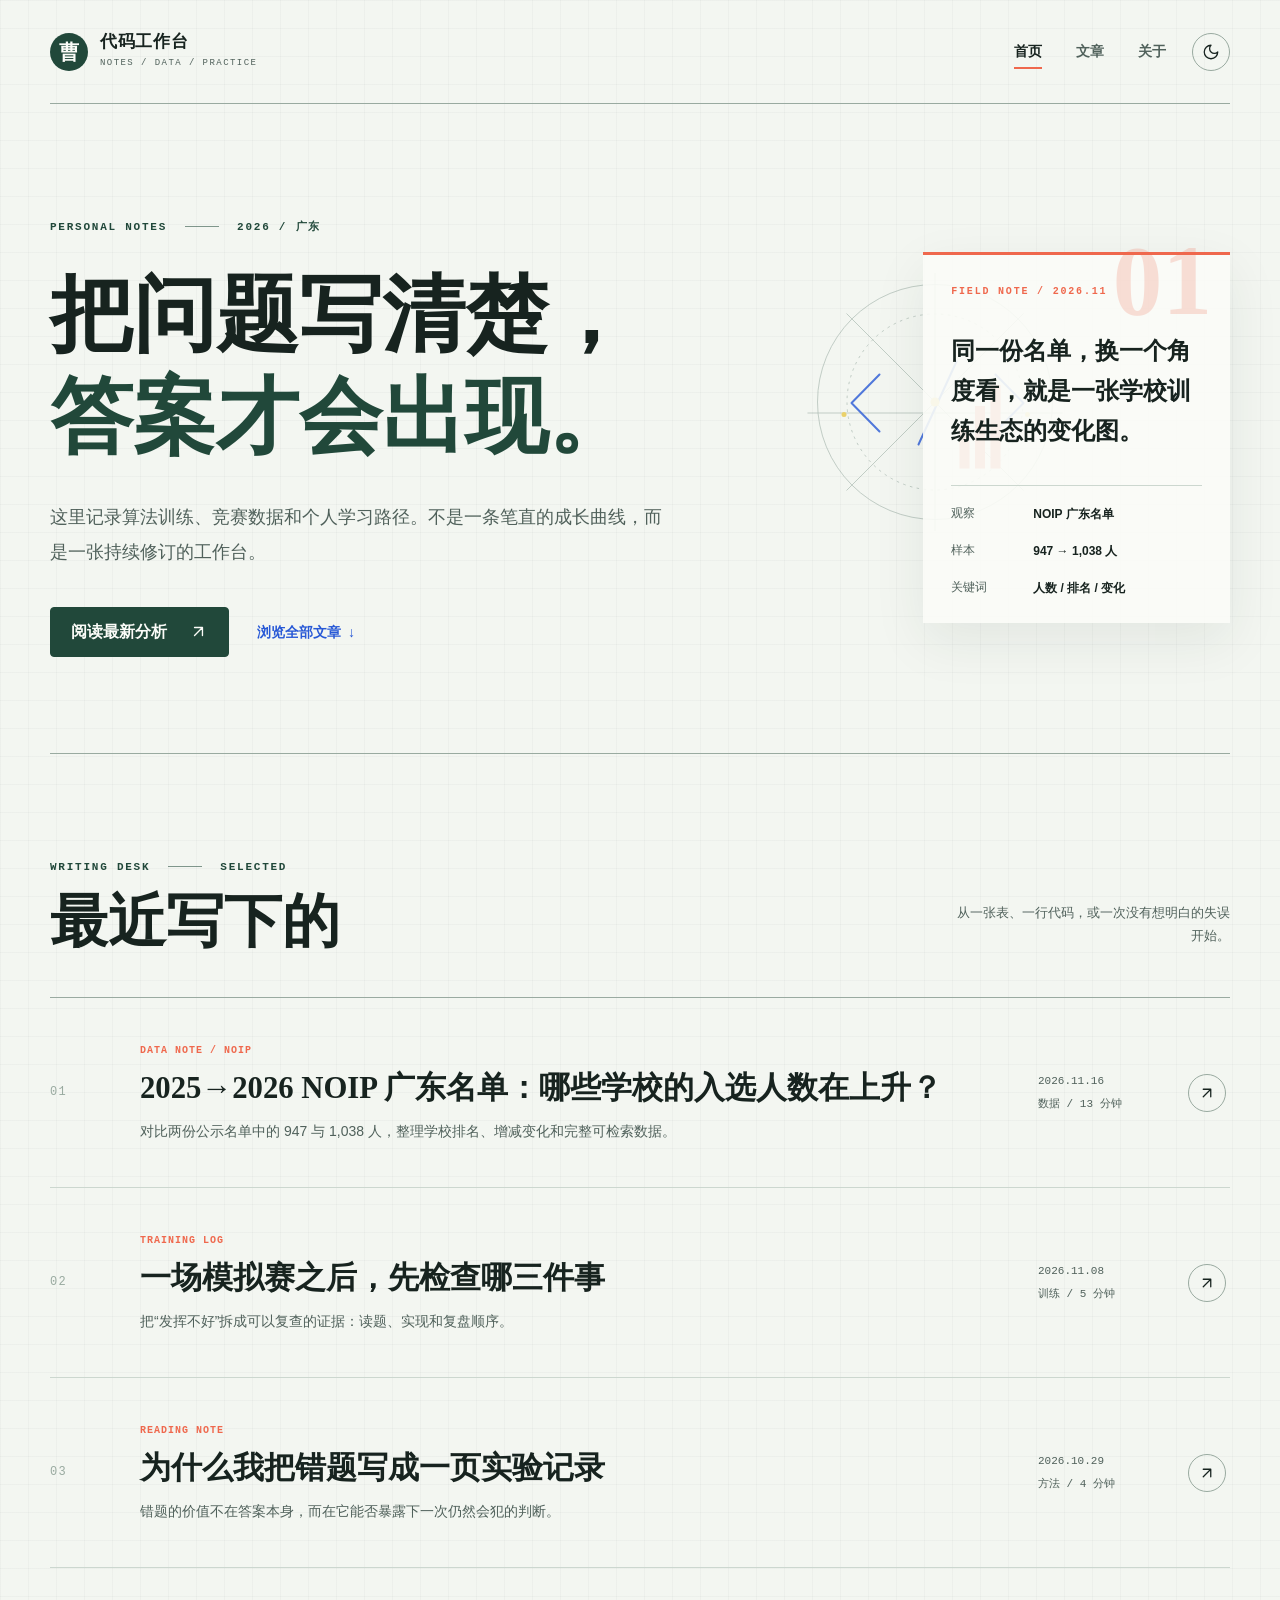
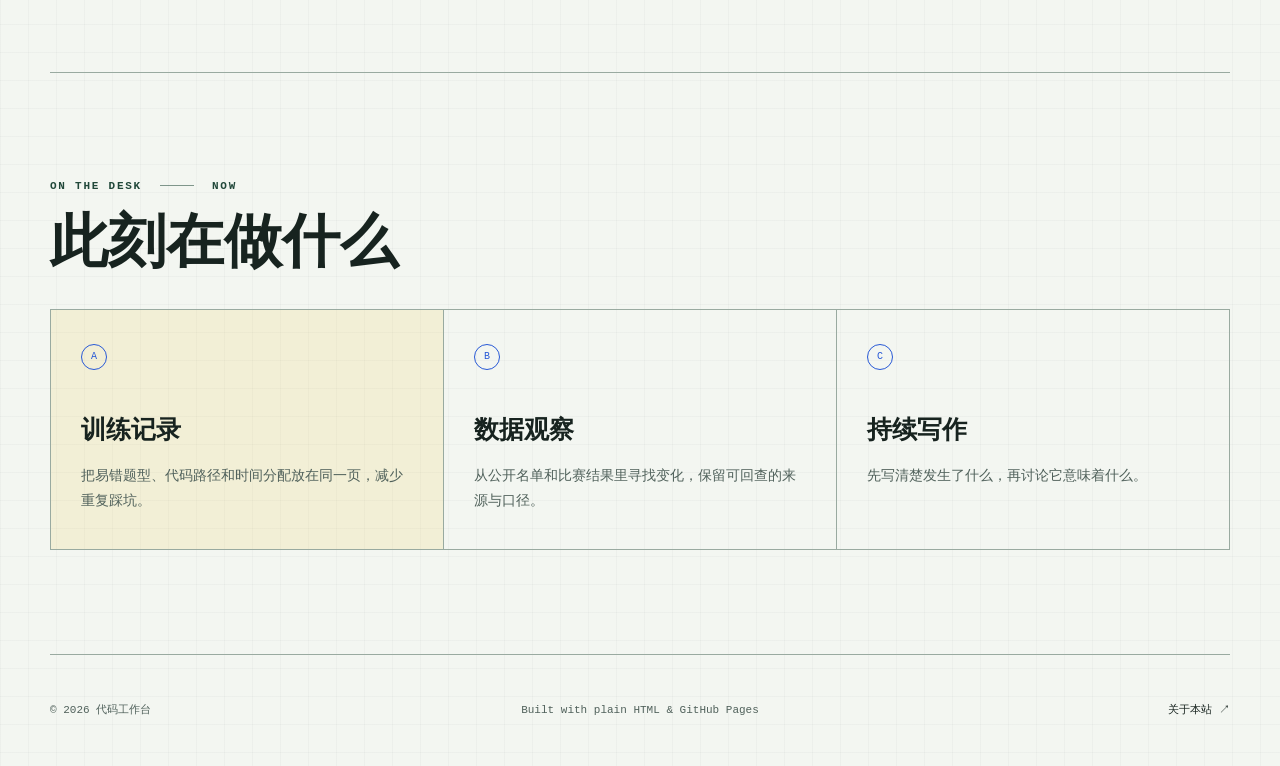
==== index.html @ 6a635d8d "Add personal blog and NOIP school analysis" ====
<!doctype html>
<html lang="zh-CN">
<head>
  <meta charset="utf-8">
  <meta name="viewport" content="width=device-width, initial-scale=1">
  <meta name="description" content="曹雪龙的个人博客，记录算法训练、竞赛观察和持续写作。">
  <meta name="theme-color" content="#f3f6f1">
  <title>代码工作台｜个人札记</title>
  <link rel="icon" href="assets/favicon.svg" type="image/svg+xml">
  <link rel="stylesheet" href="styles.css">
</head>
<body>
  <a class="skip-link" href="#main">跳到正文</a>
  <header class="site-shell site-header">
    <a class="wordmark" href="index.html" aria-label="代码工作台首页">
      <span class="wordmark-mark" aria-hidden="true">曹</span>
      <span>
        <strong>代码工作台</strong>
        <small>NOTES / DATA / PRACTICE</small>
      </span>
    </a>
    <nav class="site-nav" aria-label="主导航">
      <a class="is-current" href="index.html" aria-current="page">首页</a>
      <a href="index.html#writing">文章</a>
      <a href="about.html">关于</a>
      <button class="theme-toggle" type="button" data-theme-toggle aria-label="切换到深色模式" aria-pressed="false" title="切换配色">
        <svg class="icon-moon" aria-hidden="true" viewBox="0 0 24 24"><path d="M12 3a6 6 0 0 0 9 9 9 9 0 1 1-9-9Z"></path></svg>
        <svg class="icon-sun" aria-hidden="true" viewBox="0 0 24 24"><circle cx="12" cy="12" r="4"></circle><path d="M12 2v2M12 20v2M4.93 4.93l1.42 1.42M17.66 17.66l1.41 1.41M2 12h2M20 12h2M6.34 17.66l-1.41 1.41M19.07 4.93l-1.41 1.41"></path></svg>
      </button>
    </nav>
  </header>

  <main id="main">
    <section class="site-shell hero">
      <div class="hero-copy">
        <p class="eyebrow"><span>PERSONAL NOTES</span><span>2026 / 广东</span></p>
        <h1>把问题写清楚，<span>答案才会出现。</span></h1>
        <p class="hero-intro">这里记录算法训练、竞赛数据和个人学习路径。不是一条笔直的成长曲线，而是一张持续修订的工作台。</p>
        <div class="hero-actions">
          <a class="button button-primary" href="posts/noip-school-analysis.html">
            阅读最新分析
            <svg aria-hidden="true" viewBox="0 0 24 24"><path d="M7 17 17 7M7 7h10v10"></path></svg>
          </a>
          <a class="text-link" href="#writing">浏览全部文章 <span aria-hidden="true">↓</span></a>
        </div>
      </div>

      <aside class="field-note" aria-label="本期观察">
        <span class="field-note-index" aria-hidden="true">01</span>
        <p class="field-note-label">FIELD NOTE / 2026.11</p>
        <blockquote class="field-note-quote">同一份名单，换一个角度看，就是一张学校训练生态的变化图。</blockquote>
        <dl class="field-note-meta">
          <div><dt>观察</dt><dd>NOIP 广东名单</dd></div>
          <div><dt>样本</dt><dd>947 → 1,038 人</dd></div>
          <div><dt>关键词</dt><dd>人数 / 排名 / 变化</dd></div>
        </dl>
      </aside>

      <img class="hero-visual" src="assets/field-map.svg" alt="" width="640" height="640" aria-hidden="true">
    </section>

    <section class="site-shell writing-section" id="writing">
      <div class="section-heading">
        <div>
          <p class="eyebrow"><span>WRITING DESK</span><span>SELECTED</span></p>
          <h2>最近写下的</h2>
        </div>
        <p class="section-note">从一张表、一行代码，或一次没有想明白的失误开始。</p>
      </div>

      <div class="post-list">
        <article class="post-row">
          <span class="post-number">01</span>
          <div class="post-main">
            <p class="post-kicker">DATA NOTE / NOIP</p>
            <h3><a href="posts/noip-school-analysis.html">2025→2026 NOIP 广东名单：哪些学校的入选人数在上升？</a></h3>
            <p>对比两份公示名单中的 947 与 1,038 人，整理学校排名、增减变化和完整可检索数据。</p>
          </div>
          <div class="post-meta"><span>2026.11.16</span><span>数据 / 13 分钟</span></div>
          <a class="post-arrow" href="posts/noip-school-analysis.html" aria-label="阅读 NOIP 学校人数变化分析"><svg aria-hidden="true" viewBox="0 0 24 24"><path d="M7 17 17 7M7 7h10v10"></path></svg></a>
        </article>

        <article class="post-row">
          <span class="post-number">02</span>
          <div class="post-main">
            <p class="post-kicker">TRAINING LOG</p>
            <h3><a href="posts/training-log.html">一场模拟赛之后，先检查哪三件事</a></h3>
            <p>把“发挥不好”拆成可以复查的证据：读题、实现和复盘顺序。</p>
          </div>
          <div class="post-meta"><span>2026.11.08</span><span>训练 / 5 分钟</span></div>
          <a class="post-arrow" href="posts/training-log.html" aria-label="阅读训练复盘文章"><svg aria-hidden="true" viewBox="0 0 24 24"><path d="M7 17 17 7M7 7h10v10"></path></svg></a>
        </article>

        <article class="post-row">
          <span class="post-number">03</span>
          <div class="post-main">
            <p class="post-kicker">READING NOTE</p>
            <h3><a href="posts/reading-notes.html">为什么我把错题写成一页实验记录</a></h3>
            <p>错题的价值不在答案本身，而在它能否暴露下一次仍然会犯的判断。</p>
          </div>
          <div class="post-meta"><span>2026.10.29</span><span>方法 / 4 分钟</span></div>
          <a class="post-arrow" href="posts/reading-notes.html" aria-label="阅读错题记录文章"><svg aria-hidden="true" viewBox="0 0 24 24"><path d="M7 17 17 7M7 7h10v10"></path></svg></a>
        </article>
      </div>
    </section>

    <section class="site-shell now-section" aria-labelledby="now-heading">
      <div class="now-heading">
        <p class="eyebrow"><span>ON THE DESK</span><span>NOW</span></p>
        <h2 id="now-heading">此刻在做什么</h2>
      </div>
      <div class="now-grid">
        <article class="now-card now-card-featured">
          <span class="now-index">A</span>
          <h3>训练记录</h3>
          <p>把易错题型、代码路径和时间分配放在同一页，减少重复踩坑。</p>
        </article>
        <article class="now-card">
          <span class="now-index">B</span>
          <h3>数据观察</h3>
          <p>从公开名单和比赛结果里寻找变化，保留可回查的来源与口径。</p>
        </article>
        <article class="now-card">
          <span class="now-index">C</span>
          <h3>持续写作</h3>
          <p>先写清楚发生了什么，再讨论它意味着什么。</p>
        </article>
      </div>
    </section>
  </main>

  <footer class="site-shell site-footer">
    <p>© 2026 代码工作台</p>
    <p>Built with plain HTML &amp; GitHub Pages</p>
    <a href="about.html">关于本站 ↗</a>
  </footer>
  <script src="script.js"></script>
</body>
</html>
---- styles.css ----
:root {
  color-scheme: light;
  --paper: #f3f6f1;
  --paper-raised: #fbfcf8;
  --ink: #17231f;
  --ink-soft: #50615b;
  --line: #ccd7cf;
  --line-strong: #99aaa0;
  --forest: #21483a;
  --blue: #2859d6;
  --coral: #ef684d;
  --sun: #e9c94a;
  --selection: #d6e4ff;
  --shadow: 0 18px 50px rgba(27, 52, 43, 0.08);
  --display: "Source Han Serif SC", "Noto Serif CJK SC", "Songti SC", "STSong", serif;
  --body: "PingFang SC", "Microsoft YaHei", "Noto Sans CJK SC", sans-serif;
  --mono: "IBM Plex Mono", "SFMono-Regular", Consolas, "Liberation Mono", monospace;
  --radius: 6px;
  --page: min(1180px, calc(100vw - 72px));
}

[data-theme="dark"] {
  color-scheme: dark;
  --paper: #111916;
  --paper-raised: #17231f;
  --ink: #eef5ef;
  --ink-soft: #a7b7af;
  --line: #30433b;
  --line-strong: #587066;
  --forest: #b8d7c6;
  --blue: #8db1ff;
  --coral: #ff947e;
  --sun: #f0d96c;
  --selection: #294d83;
  --shadow: 0 18px 50px rgba(0, 0, 0, 0.22);
}

*,
*::before,
*::after {
  box-sizing: border-box;
}

html {
  scroll-behavior: smooth;
}

body {
  margin: 0;
  min-width: 320px;
  color: var(--ink);
  background-color: var(--paper);
  background-image:
    linear-gradient(rgba(82, 111, 96, 0.045) 1px, transparent 1px),
    linear-gradient(90deg, rgba(82, 111, 96, 0.045) 1px, transparent 1px);
  background-size: 28px 28px;
  font-family: var(--body);
  font-size: 16px;
  line-height: 1.75;
  text-rendering: optimizeLegibility;
}

::selection {
  color: var(--ink);
  background: var(--selection);
}

a {
  color: inherit;
  text-decoration-thickness: 1px;
  text-underline-offset: 0.2em;
}

button,
a {
  -webkit-tap-highlight-color: transparent;
}

button {
  font: inherit;
}

svg {
  display: block;
  fill: none;
  stroke: currentColor;
  stroke-linecap: round;
  stroke-linejoin: round;
  stroke-width: 1.7;
}

img {
  display: block;
  max-width: 100%;
}

:focus-visible {
  outline: 3px solid var(--blue);
  outline-offset: 4px;
}

.skip-link {
  position: fixed;
  top: 12px;
  left: 12px;
  z-index: 50;
  padding: 10px 14px;
  color: var(--paper-raised);
  background: var(--ink);
  transform: translateY(-160%);
}

.skip-link:focus {
  transform: translateY(0);
}

.site-shell {
  width: var(--page);
  margin: 0 auto;
}

.site-header {
  display: flex;
  align-items: center;
  justify-content: space-between;
  min-height: 104px;
  border-bottom: 1px solid var(--line-strong);
}

.wordmark {
  display: inline-flex;
  gap: 12px;
  align-items: center;
  text-decoration: none;
}

.wordmark-mark {
  display: grid;
  width: 38px;
  height: 38px;
  place-items: center;
  color: var(--paper-raised);
  background: var(--forest);
  border-radius: 50%;
  font-family: var(--display);
  font-size: 20px;
  font-weight: 700;
  line-height: 1;
}

.wordmark strong,
.wordmark small {
  display: block;
}

.wordmark strong {
  font-family: var(--display);
  font-size: 17px;
  letter-spacing: 0.04em;
  line-height: 1.35;
}

.wordmark small {
  margin-top: 2px;
  color: var(--ink-soft);
  font-family: var(--mono);
  font-size: 9px;
  letter-spacing: 0.16em;
}

.site-nav {
  display: flex;
  gap: 6px;
  align-items: center;
}

.site-nav > a {
  position: relative;
  padding: 10px 14px;
  color: var(--ink-soft);
  font-size: 14px;
  font-weight: 600;
  text-decoration: none;
}

.site-nav > a::after {
  position: absolute;
  right: 14px;
  bottom: 5px;
  left: 14px;
  height: 2px;
  background: var(--coral);
  content: "";
  opacity: 0;
  transform: scaleX(0.3);
  transition: opacity 180ms ease, transform 180ms ease;
}

.site-nav > a:hover,
.site-nav > a.is-current {
  color: var(--ink);
}

.site-nav > a:hover::after,
.site-nav > a.is-current::after {
  opacity: 1;
  transform: scaleX(1);
}

.theme-toggle {
  display: grid;
  width: 38px;
  height: 38px;
  margin-left: 6px;
  padding: 9px;
  color: var(--ink);
  background: transparent;
  border: 1px solid var(--line-strong);
  border-radius: 50%;
  cursor: pointer;
  transition: background-color 180ms ease, color 180ms ease, transform 180ms ease;
}

.theme-toggle:hover {
  color: var(--paper-raised);
  background: var(--forest);
  transform: rotate(12deg);
}

.hero {
  position: relative;
  display: grid;
  grid-template-columns: minmax(0, 1.5fr) minmax(220px, 0.58fr);
  gap: 80px;
  min-height: 650px;
  padding: 104px 0 86px;
  border-bottom: 1px solid var(--line-strong);
}

.hero-copy {
  position: relative;
  z-index: 2;
  align-self: center;
}

.eyebrow {
  display: flex;
  gap: 18px;
  align-items: center;
  margin: 0 0 28px;
  color: var(--forest);
  font-family: var(--mono);
  font-size: 11px;
  font-weight: 700;
  letter-spacing: 0.16em;
  text-transform: uppercase;
}

.eyebrow > span + span::before {
  display: inline-block;
  width: 34px;
  height: 1px;
  margin: 0 18px 3px 0;
  background: currentColor;
  content: "";
  opacity: 0.55;
}

.hero h1,
.about-intro h1,
.article-header h1 {
  margin: 0;
  font-family: var(--display);
  font-weight: 700;
  letter-spacing: 0;
  line-height: 1.22;
}

.hero h1 {
  max-width: 760px;
  font-size: clamp(3rem, 6.5vw, 6.15rem);
}

.hero h1 > span {
  display: block;
  color: var(--forest);
}

.hero-intro {
  max-width: 620px;
  margin: 32px 0 0;
  color: var(--ink-soft);
  font-size: 18px;
  line-height: 1.9;
}

.hero-actions {
  display: flex;
  flex-wrap: wrap;
  gap: 28px;
  align-items: center;
  margin-top: 38px;
}

.button {
  display: inline-flex;
  gap: 22px;
  align-items: center;
  justify-content: space-between;
  min-height: 50px;
  padding: 0 20px;
  border: 1px solid var(--forest);
  border-radius: 4px;
  font-weight: 650;
  text-decoration: none;
  transition: background-color 180ms ease, color 180ms ease, transform 180ms ease;
}

.button svg {
  width: 19px;
}

.button-primary {
  color: var(--paper-raised);
  background: var(--forest);
}

.button-primary:hover {
  color: var(--ink);
  background: var(--sun);
  transform: translateY(-2px);
}

.text-link {
  display: inline-flex;
  gap: 7px;
  align-items: center;
  color: var(--blue);
  font-size: 14px;
  font-weight: 700;
  text-decoration: none;
}

.text-link span {
  transition: transform 180ms ease;
}

.text-link:hover span {
  transform: translate(2px, -2px);
}

.field-note {
  position: relative;
  z-index: 2;
  align-self: center;
  padding: 28px 28px 24px;
  background: color-mix(in srgb, var(--paper-raised) 90%, transparent);
  border-top: 3px solid var(--coral);
  box-shadow: var(--shadow);
  transform: rotate(1.5deg);
}

.field-note-index {
  position: absolute;
  top: -24px;
  right: 18px;
  color: var(--coral);
  font-family: var(--display);
  font-size: 6.2rem;
  font-weight: 700;
  line-height: 1;
  opacity: 0.2;
}

.field-note-label {
  margin: 0 0 32px;
  color: var(--coral);
  font-family: var(--mono);
  font-size: 10px;
  font-weight: 700;
  letter-spacing: 0.18em;
}

.field-note-quote {
  margin: 0;
  font-family: var(--display);
  font-size: 24px;
  font-weight: 700;
  line-height: 1.65;
}

.field-note-meta {
  display: grid;
  gap: 16px;
  margin: 34px 0 0;
  padding-top: 18px;
  border-top: 1px solid var(--line);
}

.field-note-meta > div {
  display: grid;
  grid-template-columns: 70px 1fr;
  gap: 12px;
}

.field-note-meta dt,
.field-note-meta dd {
  margin: 0;
  font-size: 12px;
}

.field-note-meta dt {
  color: var(--ink-soft);
  font-family: var(--mono);
}

.field-note-meta dd {
  font-weight: 600;
}

.hero-visual {
  position: absolute;
  right: 11%;
  bottom: 4%;
  z-index: 0;
  width: 320px;
  opacity: 0.8;
  pointer-events: none;
}

.writing-section,
.now-section {
  padding: 104px 0;
}

.writing-section {
  border-bottom: 1px solid var(--line-strong);
}

.section-heading {
  display: flex;
  gap: 32px;
  align-items: end;
  justify-content: space-between;
  margin-bottom: 42px;
}

.section-heading .eyebrow {
  margin-bottom: 12px;
}

.section-heading h2,
.now-heading h2 {
  margin: 0;
  font-family: var(--display);
  font-size: clamp(2.35rem, 4.5vw, 4.4rem);
  line-height: 1.15;
}

.section-note {
  max-width: 280px;
  margin: 0 0 8px;
  color: var(--ink-soft);
  font-size: 13px;
  text-align: right;
}

.post-list {
  border-top: 1px solid var(--line-strong);
}

.post-row {
  position: relative;
  display: grid;
  grid-template-columns: 66px minmax(0, 1fr) 126px 42px;
  gap: 24px;
  align-items: center;
  min-height: 190px;
  padding: 30px 0;
  border-bottom: 1px solid var(--line);
}

.post-row::before {
  position: absolute;
  top: -1px;
  bottom: -1px;
  left: 0;
  width: 0;
  background: var(--coral);
  content: "";
  transition: width 180ms ease;
}

.post-row:hover::before {
  width: 4px;
}

.post-number {
  color: var(--line-strong);
  font-family: var(--mono);
  font-size: 12px;
  letter-spacing: 0.1em;
}

.post-kicker {
  margin: 0 0 8px;
  color: var(--coral);
  font-family: var(--mono);
  font-size: 10px;
  font-weight: 700;
  letter-spacing: 0.1em;
}

.post-main h3 {
  margin: 0;
  font-family: var(--display);
  font-size: clamp(1.45rem, 2.4vw, 2.2rem);
  line-height: 1.35;
}

.post-main h3 a {
  text-decoration: none;
}

.post-main h3 a:hover {
  color: var(--blue);
}

.post-main > p:last-child {
  max-width: 680px;
  margin: 10px 0 0;
  color: var(--ink-soft);
  font-size: 14px;
}

.post-meta {
  display: grid;
  gap: 4px;
  color: var(--ink-soft);
  font-family: var(--mono);
  font-size: 11px;
}

.post-arrow {
  display: grid;
  width: 38px;
  height: 38px;
  place-items: center;
  color: var(--ink);
  border: 1px solid var(--line-strong);
  border-radius: 50%;
  text-decoration: none;
  transition: background-color 180ms ease, color 180ms ease, transform 180ms ease;
}

.post-arrow svg {
  width: 18px;
}

.post-row:hover .post-arrow {
  color: var(--paper-raised);
  background: var(--forest);
  transform: translateX(4px);
}

.now-grid {
  display: grid;
  grid-template-columns: repeat(3, 1fr);
  border-top: 1px solid var(--line-strong);
  border-left: 1px solid var(--line-strong);
}

.now-heading {
  margin-bottom: 34px;
}

.now-heading .eyebrow {
  margin-bottom: 12px;
}

.now-card {
  position: relative;
  min-height: 240px;
  padding: 30px;
  border-right: 1px solid var(--line-strong);
  border-bottom: 1px solid var(--line-strong);
}

.now-card-featured {
  background: color-mix(in srgb, var(--sun) 16%, transparent);
}

.now-index {
  display: inline-grid;
  width: 26px;
  height: 26px;
  place-items: center;
  color: var(--blue);
  border: 1px solid var(--blue);
  border-radius: 50%;
  font-family: var(--mono);
  font-size: 10px;
}

.now-card h3 {
  margin: 38px 0 12px;
  font-family: var(--display);
  font-size: 25px;
}

.now-card p {
  margin: 0;
  color: var(--ink-soft);
  font-size: 14px;
}

.site-footer {
  display: grid;
  grid-template-columns: 1fr auto 1fr;
  gap: 24px;
  align-items: center;
  min-height: 112px;
  border-top: 1px solid var(--line-strong);
  color: var(--ink-soft);
  font-family: var(--mono);
  font-size: 11px;
}

.site-footer p {
  margin: 0;
}

.site-footer p:nth-child(2) {
  text-align: center;
}

.site-footer a {
  justify-self: end;
  color: var(--ink);
  text-decoration: none;
}

.about-main {
  padding: 96px 0 112px;
}

.about-intro {
  display: grid;
  grid-template-columns: minmax(0, 1.1fr) minmax(300px, 0.75fr);
  gap: 80px;
  align-items: end;
  padding-bottom: 78px;
  border-bottom: 1px solid var(--line-strong);
}

.about-intro h1 {
  font-size: clamp(3.3rem, 7vw, 6.8rem);
}

.about-lead {
  margin: 0 0 14px;
  color: var(--ink-soft);
  font-size: 18px;
  line-height: 1.9;
}

.about-grid {
  display: grid;
  grid-template-columns: 1.1fr 0.9fr;
  gap: 24px;
  padding-top: 24px;
}

.about-card {
  min-height: 360px;
  padding: 38px;
  background: color-mix(in srgb, var(--paper-raised) 85%, transparent);
  border: 1px solid var(--line);
}

.about-card-profile {
  background: var(--forest);
  color: var(--paper-raised);
}

.about-card-profile .card-label,
.about-card-profile .text-link {
  color: var(--sun);
}

.card-label {
  margin: 0 0 42px;
  color: var(--coral);
  font-family: var(--mono);
  font-size: 10px;
  font-weight: 700;
  letter-spacing: 0.15em;
}

.about-card h2 {
  margin: 0 0 24px;
  font-family: var(--display);
  font-size: clamp(1.8rem, 3vw, 2.75rem);
  line-height: 1.3;
}

.about-card > p:not(.card-label) {
  margin: 0 0 16px;
  color: inherit;
  opacity: 0.78;
}

.about-card .text-link {
  margin-top: 20px;
}

.topic-list {
  margin: 0;
  padding: 0;
  list-style: none;
}

.topic-list li {
  display: flex;
  gap: 18px;
  align-items: center;
  padding: 16px 0;
  border-bottom: 1px solid var(--line);
  font-family: var(--display);
  font-size: 20px;
  font-weight: 700;
}

.topic-list span {
  color: var(--coral);
  font-family: var(--mono);
  font-size: 10px;
}

.about-card-wide {
  grid-column: 1 / -1;
  min-height: 0;
}

.principle-row {
  display: grid;
  grid-template-columns: repeat(3, 1fr);
  gap: 36px;
}

.principle-row p {
  margin: 0;
  padding-top: 18px;
  color: var(--ink-soft);
  border-top: 2px solid var(--line-strong);
  font-size: 14px;
}

.principle-row strong {
  display: block;
  margin-bottom: 8px;
  color: var(--ink);
  font-family: var(--display);
  font-size: 22px;
}

.article-main {
  max-width: 920px;
  margin: 0 auto;
  padding: 70px 0 110px;
}

.back-link {
  display: inline-block;
  margin-bottom: 72px;
  color: var(--ink-soft);
  font-family: var(--mono);
  font-size: 12px;
  font-weight: 700;
  text-decoration: none;
}

.back-link:hover {
  color: var(--blue);
}

.article-header {
  padding-bottom: 46px;
  border-bottom: 1px solid var(--line-strong);
}

.article-header .eyebrow {
  margin-bottom: 18px;
}

.article-header h1 {
  max-width: 820px;
  font-size: clamp(2.7rem, 6vw, 5.2rem);
}

.article-deck {
  max-width: 700px;
  margin: 28px 0 0;
  color: var(--ink-soft);
  font-family: var(--display);
  font-size: 21px;
  line-height: 1.75;
}

.article-meta {
  display: flex;
  flex-wrap: wrap;
  gap: 10px 26px;
  margin-top: 34px;
  color: var(--ink-soft);
  font-family: var(--mono);
  font-size: 11px;
}

.article-body {
  padding: 54px 8% 30px;
}

.article-body p {
  margin: 0 0 24px;
  font-family: var(--display);
  font-size: 19px;
  line-height: 2;
}

.article-body h2 {
  margin: 58px 0 20px;
  font-family: var(--display);
  font-size: 32px;
  line-height: 1.4;
}

.article-body blockquote {
  margin: 46px 0;
  padding: 26px 30px;
  color: var(--forest);
  background: color-mix(in srgb, var(--sun) 14%, transparent);
  border-left: 4px solid var(--coral);
  font-family: var(--display);
  font-size: 22px;
  font-weight: 700;
  line-height: 1.8;
}

.article-footer {
  display: flex;
  flex-wrap: wrap;
  gap: 24px;
  align-items: center;
  justify-content: space-between;
  margin-top: 48px;
  padding-top: 28px;
  border-top: 1px solid var(--line-strong);
  color: var(--ink-soft);
  font-family: var(--mono);
  font-size: 11px;
}

.article-footer p {
  margin: 0;
}

@media (max-width: 980px) {
  :root {
    --page: min(100% - 40px, 860px);
  }

  .hero {
    grid-template-columns: 1fr;
    gap: 44px;
    padding: 82px 0 74px;
  }

  .field-note {
    width: min(420px, 100%);
    justify-self: end;
  }

  .hero-visual {
    right: -20px;
    bottom: 20%;
    width: 250px;
  }

  .about-intro {
    grid-template-columns: 1fr;
    gap: 42px;
  }

  .post-row {
    grid-template-columns: 48px minmax(0, 1fr) 42px;
  }

  .post-meta {
    display: none;
  }

  .now-grid {
    grid-template-columns: 1fr;
  }

  .now-card {
    min-height: 0;
  }

  .about-grid {
    grid-template-columns: 1fr;
  }

  .about-card-wide {
    grid-column: auto;
  }
}

@media (max-width: 680px) {
  :root {
    --page: calc(100% - 32px);
  }

  body {
    background-size: 22px 22px;
  }

  .site-header {
    min-height: 84px;
  }

  .wordmark small {
    display: none;
  }

  .site-nav > a {
    display: none;
  }

  .site-nav > a.is-current {
    display: block;
    padding-right: 4px;
  }

  .site-nav > a.is-current::after {
    display: none;
  }

  .hero {
    min-height: auto;
    padding: 58px 0 66px;
  }

  .eyebrow {
    font-size: 9px;
  }

  .hero h1 {
    font-size: clamp(2.75rem, 14vw, 4.1rem);
    line-height: 1.18;
  }

  .hero-intro {
    margin-top: 24px;
    font-size: 16px;
  }

  .hero-actions {
    gap: 20px;
    margin-top: 28px;
  }

  .field-note {
    padding: 24px 22px;
    transform: none;
  }

  .field-note-quote {
    font-size: 20px;
  }

  .hero-visual {
    display: none;
  }

  .writing-section,
  .now-section {
    padding: 72px 0;
  }

  .section-heading {
    display: block;
  }

  .section-note {
    margin-top: 16px;
    text-align: left;
  }

  .post-row {
    grid-template-columns: 38px minmax(0, 1fr);
    gap: 12px;
    min-height: 0;
    padding: 26px 0;
  }

  .post-arrow {
    display: none;
  }

  .post-main h3 {
    font-size: 1.55rem;
  }

  .now-card {
    padding: 24px;
  }

  .site-footer {
    grid-template-columns: 1fr;
    gap: 8px;
    padding: 26px 0;
  }

  .site-footer p:nth-child(2) {
    text-align: left;
  }

  .site-footer a {
    justify-self: start;
  }

  .about-main {
    padding: 64px 0 80px;
  }

  .about-intro {
    padding-bottom: 56px;
  }

  .about-intro h1 {
    font-size: clamp(2.8rem, 13vw, 4.2rem);
  }

  .about-lead {
    font-size: 16px;
  }

  .about-card {
    min-height: 0;
    padding: 28px 24px;
  }

  .principle-row {
    grid-template-columns: 1fr;
    gap: 26px;
  }

  .article-main {
    padding: 48px 0 74px;
  }

  .back-link {
    margin-bottom: 48px;
  }

  .article-header h1 {
    font-size: clamp(2.45rem, 11vw, 3.6rem);
  }

  .article-deck {
    font-size: 18px;
  }

  .article-body {
    padding: 40px 0 18px;
  }

  .article-body p {
    font-size: 17px;
    line-height: 1.95;
  }

  .article-body h2 {
    margin-top: 46px;
    font-size: 27px;
  }

  .article-body blockquote {
    margin: 36px 0;
    padding: 22px;
    font-size: 19px;
  }
}

@media (prefers-reduced-motion: reduce) {
  html {
    scroll-behavior: auto;
  }

  *,
  *::before,
  *::after {
    scroll-behavior: auto !important;
    transition-duration: 0.01ms !important;
    animation-duration: 0.01ms !important;
    animation-iteration-count: 1 !important;
  }
}

/* Analysis and interaction additions */

.visually-hidden {
  position: absolute !important;
  width: 1px !important;
  height: 1px !important;
  padding: 0 !important;
  margin: -1px !important;
  overflow: hidden !important;
  clip: rect(0, 0, 0, 0) !important;
  white-space: nowrap !important;
  border: 0 !important;
}

.theme-toggle .icon-sun {
  display: none;
}

[data-theme="dark"] .theme-toggle .icon-moon {
  display: none;
}

[data-theme="dark"] .theme-toggle .icon-sun {
  display: block;
}

.button-outline {
  min-height: 44px;
  color: var(--ink);
  border-color: var(--line-strong);
  background: transparent;
}

.button-outline:hover {
  color: var(--paper-raised);
  background: var(--forest);
  border-color: var(--forest);
  transform: translateY(-2px);
}

.reveal {
  opacity: 0;
  transform: translateY(18px);
  transition: opacity 520ms ease, transform 520ms cubic-bezier(0.22, 1, 0.36, 1);
}

.reveal.is-visible {
  opacity: 1;
  transform: translateY(0);
}

.article-main-wide {
  max-width: 1120px;
}

.analysis-header h1 {
  max-width: 1000px;
}

.analysis-snapshot {
  margin: 0 0 58px;
}

.snapshot-heading {
  display: flex;
  gap: 40px;
  align-items: end;
  justify-content: space-between;
  margin-bottom: 30px;
}

.snapshot-heading h2 {
  margin: 0;
  font-family: var(--display);
  font-size: clamp(2rem, 4vw, 3.35rem);
  line-height: 1.2;
}

.snapshot-heading .eyebrow {
  margin-bottom: 12px;
}

.stat-band {
  display: grid;
  grid-template-columns: repeat(3, 1fr);
  border-top: 1px solid var(--line-strong);
  border-bottom: 1px solid var(--line-strong);
}

.stat-item {
  position: relative;
  display: grid;
  align-content: start;
  min-height: 190px;
  padding: 30px 28px;
  border-right: 1px solid var(--line-strong);
}

.stat-item:last-child {
  border-right: 0;
}

.stat-item-accent::before {
  position: absolute;
  top: -1px;
  right: 28px;
  left: 28px;
  height: 4px;
  background: var(--coral);
  content: "";
}

.stat-value {
  color: var(--forest);
  font-family: var(--display);
  font-size: clamp(2.8rem, 5vw, 5rem);
  font-weight: 700;
  line-height: 1;
}

.stat-label {
  margin-top: 18px;
  font-family: var(--mono);
  font-size: 11px;
  font-weight: 700;
  letter-spacing: 0.08em;
}

.stat-detail {
  margin-top: 8px;
  color: var(--ink-soft);
  font-size: 13px;
}

.snapshot-note {
  margin: 20px 0 0 !important;
  color: var(--ink-soft);
  font-family: var(--body) !important;
  font-size: 13px !important;
  line-height: 1.8 !important;
}

.chart-panel {
  margin: 62px -8% 72px;
  padding: 34px;
  background: color-mix(in srgb, var(--paper-raised) 86%, transparent);
  border: 1px solid var(--line-strong);
  border-radius: var(--radius);
  box-shadow: var(--shadow);
}

.chart-heading,
.ranking-heading {
  display: flex;
  gap: 32px;
  align-items: end;
  justify-content: space-between;
  margin-bottom: 30px;
}

.chart-heading .eyebrow,
.ranking-heading .eyebrow,
.method-note .eyebrow {
  margin-bottom: 10px;
}

.chart-heading h2,
.ranking-heading h2 {
  margin: 0;
  font-family: var(--display);
  font-size: clamp(1.8rem, 3.2vw, 2.75rem);
  line-height: 1.25;
}

.chart-legend {
  display: flex;
  flex-wrap: wrap;
  gap: 18px;
  align-items: center;
  color: var(--ink-soft);
  font-family: var(--mono);
  font-size: 10px;
  letter-spacing: 0.06em;
}

.chart-legend > span {
  display: inline-flex;
  gap: 7px;
  align-items: center;
}

.swatch {
  display: inline-block;
  width: 24px;
  height: 7px;
  border-radius: 2px;
}

.swatch-2025 {
  background: var(--line-strong);
}

.swatch-2026 {
  background: var(--blue);
}

.swatch-up {
  background: var(--coral);
}

.swatch-down {
  background: var(--forest);
}

.chart-scroll {
  width: 100%;
  overflow-x: auto;
  overscroll-behavior-inline: contain;
}

.bar-chart,
.change-chart {
  width: 100%;
  min-width: 760px;
  height: auto;
  overflow: visible;
  stroke: none;
}

.chart-grid {
  stroke: var(--line);
  stroke-width: 1;
  stroke-dasharray: 3 5;
}

.chart-zero {
  stroke: var(--line-strong);
  stroke-width: 1.5;
  stroke-dasharray: none;
}

.chart-tick,
.chart-label,
.chart-value,
.chart-delta,
.chart-count {
  font-family: var(--body);
  font-size: 13px;
  font-weight: 600;
}

.chart-tick {
  fill: var(--ink-soft);
  font-family: var(--mono);
  font-size: 10px;
  font-weight: 500;
}

.chart-label {
  fill: var(--ink);
}

.chart-value,
.chart-count {
  fill: var(--ink-soft);
  font-family: var(--mono);
  font-size: 11px;
}

.chart-delta {
  font-family: var(--mono);
  font-size: 10px;
}

.chart-delta.is-up {
  fill: var(--coral);
}

.chart-delta.is-down {
  fill: var(--forest);
}

.chart-delta.is-flat {
  fill: var(--ink-soft);
}

.bar-track {
  fill: color-mix(in srgb, var(--line) 38%, transparent);
}

.bar-2025 {
  fill: var(--line-strong);
}

.bar-2026 {
  fill: var(--blue);
}

.bar-up {
  fill: var(--coral);
}

.bar-down {
  fill: var(--forest);
}

.chart-caption {
  margin: 18px 0 0 !important;
  color: var(--ink-soft);
  font-family: var(--mono) !important;
  font-size: 10px !important;
  line-height: 1.7 !important;
}

.chart-error {
  margin: 0 !important;
  padding: 28px;
  color: var(--ink-soft);
  font-family: var(--body) !important;
  font-size: 14px !important;
}

.ranking-section {
  margin: 78px -8% 20px;
  padding-top: 48px;
  border-top: 1px solid var(--line-strong);
}

.table-toolbar {
  display: grid;
  grid-template-columns: minmax(220px, 1fr) auto auto;
  gap: 14px;
  align-items: end;
  margin: 32px 0 18px;
}

.search-field {
  display: grid;
  grid-template-columns: 18px 1fr;
  gap: 10px;
  align-items: center;
  min-height: 46px;
  padding: 0 14px;
  border: 1px solid var(--line-strong);
  border-radius: 4px;
  background: var(--paper-raised);
}

.search-field svg {
  width: 18px;
  color: var(--ink-soft);
}

.search-field input,
.filter-field select {
  width: 100%;
  min-height: 42px;
  color: var(--ink);
  background: transparent;
  border: 0;
  border-radius: 0;
  outline: 0;
  font: inherit;
}

.search-field:focus-within,
.filter-field select:focus-visible {
  outline: 3px solid var(--blue);
  outline-offset: 3px;
}

.filter-field {
  display: grid;
  gap: 5px;
  color: var(--ink-soft);
  font-family: var(--mono);
  font-size: 9px;
  letter-spacing: 0.05em;
}

.filter-field select {
  min-height: 46px;
  padding: 0 34px 0 12px;
  border: 1px solid var(--line-strong);
  border-radius: 4px;
  background: var(--paper-raised);
}

.table-count {
  margin: 0 0 12px;
  color: var(--ink-soft);
  font-family: var(--mono);
  font-size: 10px;
  white-space: nowrap;
}

.table-scroll {
  overflow: auto;
  border: 1px solid var(--line-strong);
  border-radius: var(--radius);
  background: var(--paper-raised);
}

.data-table {
  width: 100%;
  min-width: 860px;
  border-collapse: collapse;
  font-size: 13px;
}

.data-table th,
.data-table td {
  padding: 14px 16px;
  border-bottom: 1px solid var(--line);
  text-align: left;
  vertical-align: middle;
}

.data-table thead th {
  position: sticky;
  top: 0;
  z-index: 1;
  padding: 0;
  color: var(--ink-soft);
  background: color-mix(in srgb, var(--paper) 94%, var(--forest));
  font-family: var(--mono);
  font-size: 9px;
  letter-spacing: 0.05em;
  white-space: nowrap;
}

.data-table tbody tr:last-child th,
.data-table tbody tr:last-child td {
  border-bottom: 0;
}

.data-table tbody tr:hover {
  background: color-mix(in srgb, var(--sun) 8%, transparent);
}

.sort-button {
  display: inline-flex;
  gap: 6px;
  align-items: center;
  min-height: 45px;
  padding: 0 16px;
  color: inherit;
  background: transparent;
  border: 0;
  cursor: pointer;
  font: inherit;
  font-weight: 700;
}

.sort-button:hover {
  color: var(--blue);
}

.sort-button span {
  color: var(--coral);
}

.school-cell {
  min-width: 240px;
  color: var(--ink);
  font-weight: 600;
  text-align: left;
}

.number-cell {
  font-family: var(--mono);
  font-variant-numeric: tabular-nums;
  text-align: right !important;
}

.number-cell.is-up,
.number-cell.is-down {
  font-weight: 700;
}

.is-up {
  color: var(--coral);
}

.is-down {
  color: var(--forest);
}

.is-flat,
.muted-cell {
  color: var(--ink-soft);
}

.status-badge {
  display: inline-flex;
  min-width: 54px;
  min-height: 24px;
  align-items: center;
  justify-content: center;
  padding: 2px 8px;
  border: 1px solid var(--line-strong);
  border-radius: 999px;
  font-family: var(--mono);
  font-size: 9px;
  white-space: nowrap;
}

.status-up,
.status-new {
  color: var(--coral);
  border-color: color-mix(in srgb, var(--coral) 65%, var(--line));
}

.status-down,
.status-left {
  color: var(--forest);
  border-color: color-mix(in srgb, var(--forest) 55%, var(--line));
}

.status-same {
  color: var(--ink-soft);
}

.empty-table {
  padding: 42px !important;
  color: var(--ink-soft);
  text-align: center !important;
}

.method-note {
  margin-top: 72px;
  padding: 40px;
  background: color-mix(in srgb, var(--sun) 11%, transparent);
  border-top: 3px solid var(--coral);
}

.method-note h2 {
  margin-top: 0;
}

.method-note ol {
  margin: 24px 0;
  padding-left: 24px;
}

.method-note li {
  margin-bottom: 12px;
  padding-left: 8px;
  color: var(--ink-soft);
  font-size: 14px;
}

.method-note strong {
  color: var(--ink);
}

.method-note code {
  padding: 2px 5px;
  color: var(--forest);
  background: color-mix(in srgb, var(--paper-raised) 75%, transparent);
  font-family: var(--mono);
  font-size: 0.9em;
}

.method-caveat {
  margin: 0 !important;
  padding-top: 18px;
  border-top: 1px solid var(--line-strong);
  font-family: var(--body) !important;
  font-size: 13px !important;
  line-height: 1.8 !important;
}

.not-found-title {
  margin: 20px 0 10px;
  font-family: var(--display);
  font-size: clamp(3rem, 8vw, 7rem);
  line-height: 1.15;
}

.not-found-action {
  margin-top: 32px;
}

@media (max-width: 980px) {
  .chart-panel,
  .ranking-section {
    margin-right: 0;
    margin-left: 0;
  }

  .chart-panel {
    padding: 24px;
  }

  .table-toolbar {
    grid-template-columns: minmax(0, 1fr) minmax(150px, 0.45fr);
  }

  .table-count {
    grid-column: 1 / -1;
    margin: 0;
  }
}

@media (max-width: 680px) {
  .wordmark > span:last-child {
    display: none;
  }

  .site-nav {
    gap: 0;
  }

  .site-nav > a {
    display: block;
    padding: 9px 7px;
    font-size: 12px;
  }

  .site-nav > a::after {
    display: none;
  }

  .theme-toggle {
    width: 34px;
    height: 34px;
    margin-left: 3px;
    padding: 8px;
  }

  .article-main-wide {
    max-width: none;
  }

  .snapshot-heading,
  .chart-heading,
  .ranking-heading {
    display: block;
  }

  .stat-band {
    grid-template-columns: 1fr;
  }

  .stat-item {
    min-height: 0;
    padding: 24px 4px;
    border-right: 0;
    border-bottom: 1px solid var(--line);
  }

  .stat-item:last-child {
    border-bottom: 0;
  }

  .stat-item-accent::before {
    right: 4px;
    left: 4px;
  }

  .stat-value {
    font-size: 3.6rem;
  }

  .chart-panel {
    margin-top: 48px;
    margin-bottom: 56px;
    padding: 20px 14px;
  }

  .chart-legend {
    margin-top: 16px;
  }

  .bar-chart,
  .change-chart {
    min-width: 720px;
  }

  .ranking-heading .button {
    margin-top: 20px;
  }

  .table-toolbar {
    grid-template-columns: 1fr;
  }

  .filter-field select {
    min-height: 44px;
  }

  .table-count {
    grid-column: auto;
  }

  .method-note {
    margin-top: 56px;
    padding: 26px 20px;
  }
}
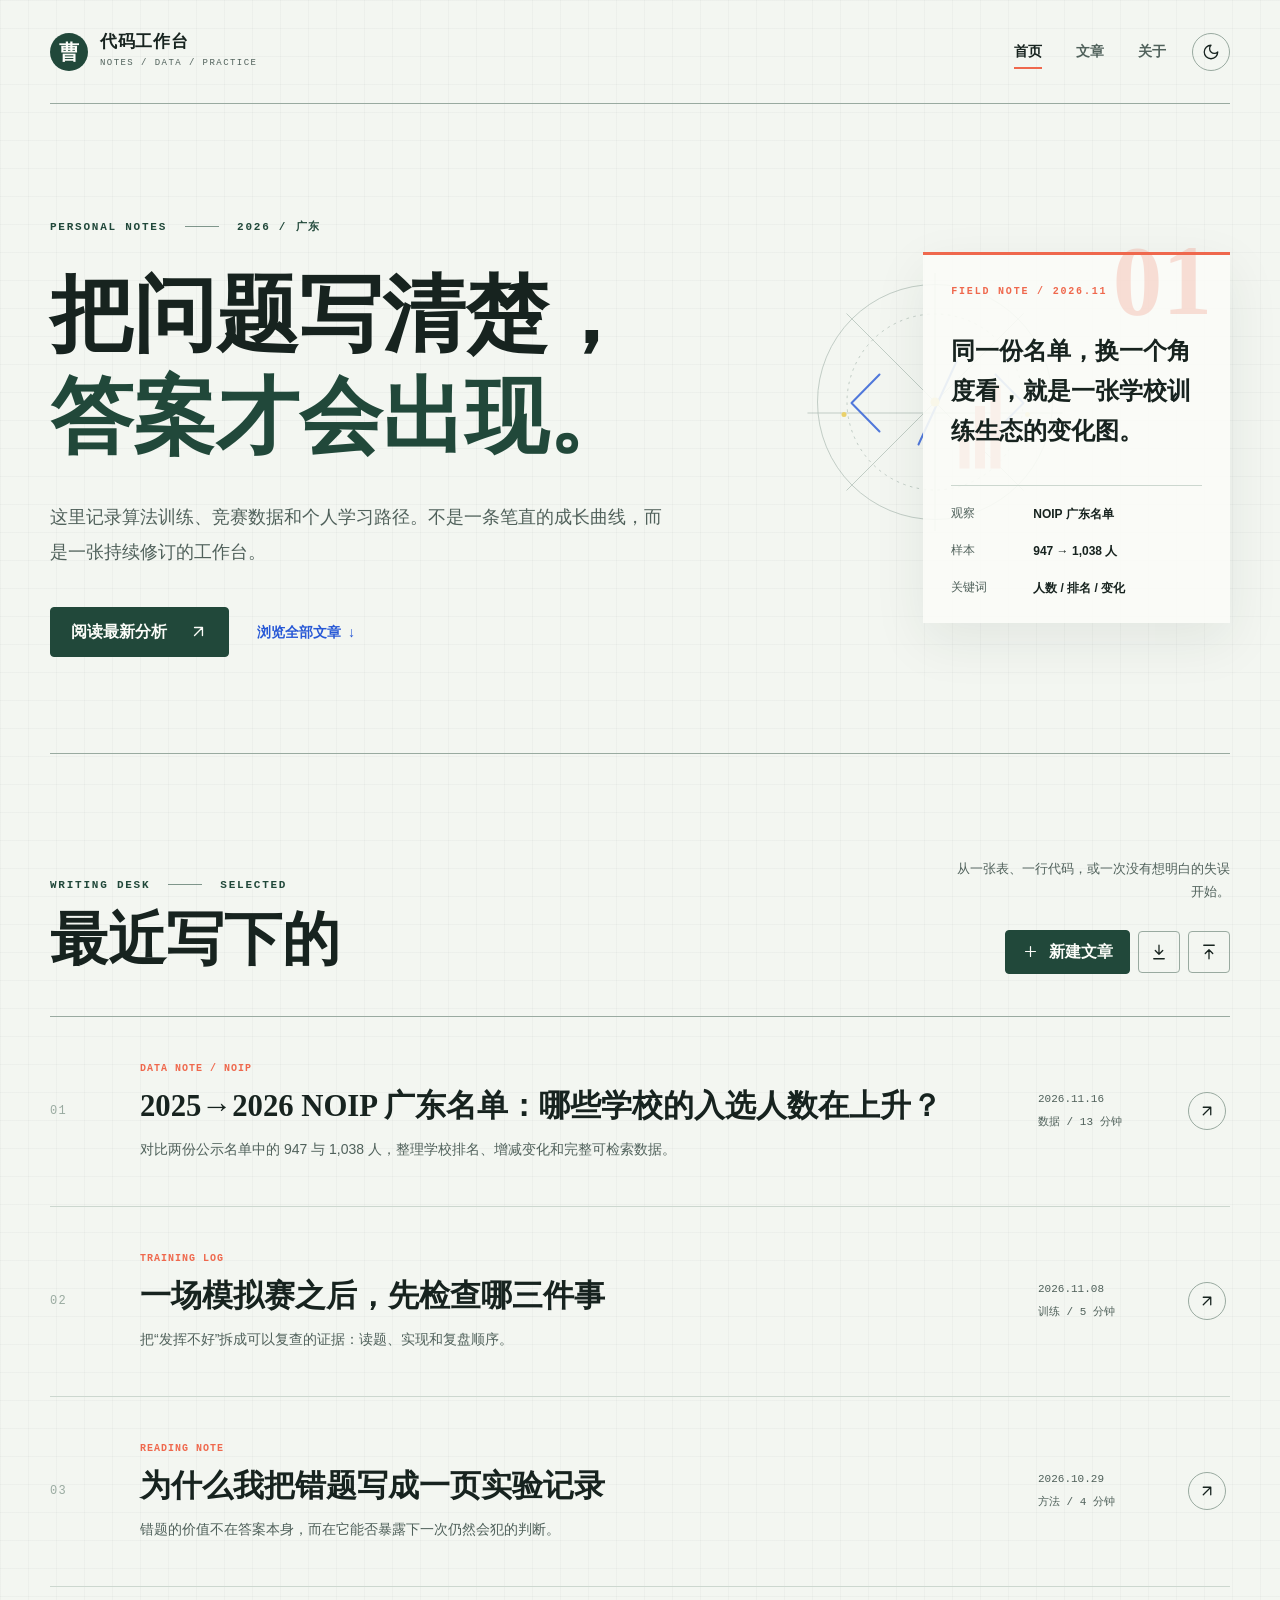
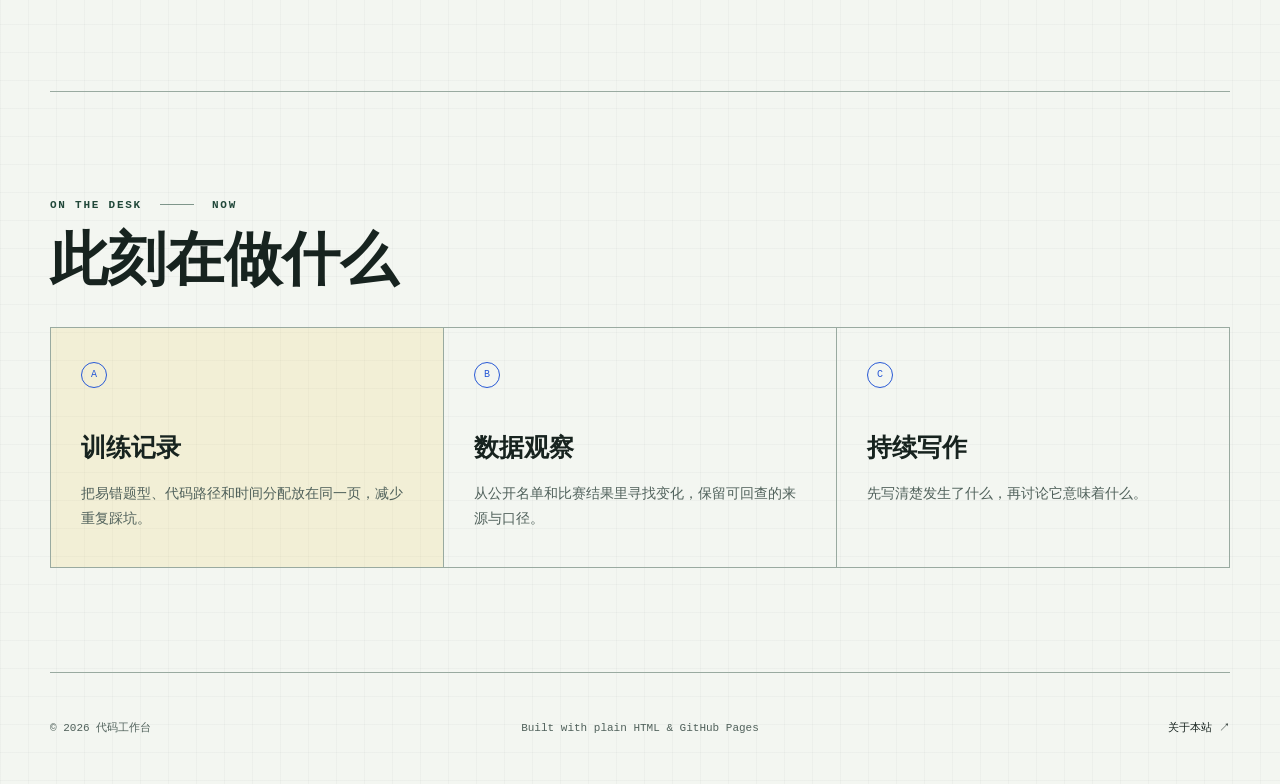
==== commit bc6daee1: "Add browser blog editor and WeChat export" ====
--- a/index.html
+++ b/index.html
@@ -9,7 +9,7 @@
   <link rel="icon" href="assets/favicon.svg" type="image/svg+xml">
   <link rel="stylesheet" href="styles.css">
 </head>
-<body>
+<body data-page="home">
   <a class="skip-link" href="#main">跳到正文</a>
   <header class="site-shell site-header">
     <a class="wordmark" href="index.html" aria-label="代码工作台首页">
@@ -65,7 +65,7 @@
           <p class="eyebrow"><span>WRITING DESK</span><span>SELECTED</span></p>
           <h2>最近写下的</h2>
         </div>
-        <p class="section-note">从一张表、一行代码，或一次没有想明白的失误开始。</p>
+        <div class="section-heading-side" id="postManagerMount"></div>
       </div>
 
       <div class="post-list">
@@ -134,6 +134,10 @@
     <p>Built with plain HTML &amp; GitHub Pages</p>
     <a href="about.html">关于本站 ↗</a>
   </footer>
+  <div id="blogEditorRoot"></div>
+  <script src="assets/vendor/marked.umd.js"></script>
+  <script src="assets/vendor/purify.min.js"></script>
+  <script src="blog.js"></script>
   <script src="script.js"></script>
 </body>
 </html>
--- a/styles.css
+++ b/styles.css
@@ -1810,3 +1810,809 @@
     padding: 26px 20px;
   }
 }
+
+/* Writing desk and publishing tools */
+
+[hidden] {
+  display: none !important;
+}
+
+body:has(dialog[open]) {
+  overflow: hidden;
+}
+
+.section-heading-side {
+  display: grid;
+  gap: 18px;
+  justify-items: end;
+}
+
+.post-manager-actions {
+  display: flex;
+  gap: 8px;
+  align-items: center;
+}
+
+.button-compact {
+  min-height: 44px;
+  padding: 0 16px;
+  gap: 10px;
+}
+
+.button-compact svg {
+  width: 17px;
+}
+
+.icon-button {
+  display: inline-grid;
+  width: 42px;
+  height: 42px;
+  flex: 0 0 auto;
+  padding: 10px;
+  place-items: center;
+  color: var(--ink);
+  background: transparent;
+  border: 1px solid var(--line-strong);
+  border-radius: 4px;
+  cursor: pointer;
+  transition: color 180ms ease, background-color 180ms ease, border-color 180ms ease, transform 180ms ease;
+}
+
+.icon-button svg {
+  width: 18px;
+  height: 18px;
+}
+
+.icon-button:hover {
+  color: var(--paper-raised);
+  background: var(--forest);
+  border-color: var(--forest);
+  transform: translateY(-1px);
+}
+
+.icon-button-danger:hover {
+  color: #fff;
+  background: #a9342b;
+  border-color: #a9342b;
+}
+
+.button-danger {
+  color: #fff;
+  background: #a9342b;
+  border-color: #a9342b;
+}
+
+.button-danger:hover {
+  color: #fff;
+  background: #84251f;
+  border-color: #84251f;
+  transform: translateY(-1px);
+}
+
+.post-row.post-row-custom {
+  grid-template-columns: 66px minmax(0, 1fr) 126px 84px;
+}
+
+.post-row-actions {
+  display: flex;
+  gap: 4px;
+  align-items: center;
+  justify-content: flex-end;
+}
+
+.post-delete {
+  display: grid;
+  width: 34px;
+  height: 34px;
+  padding: 8px;
+  place-items: center;
+  color: var(--ink-soft);
+  background: transparent;
+  border: 1px solid transparent;
+  border-radius: 50%;
+  cursor: pointer;
+  opacity: 0.62;
+  transition: color 180ms ease, background-color 180ms ease, border-color 180ms ease, opacity 180ms ease;
+}
+
+.post-delete svg {
+  width: 16px;
+  height: 16px;
+}
+
+.post-delete:hover {
+  color: #a9342b;
+  background: color-mix(in srgb, #a9342b 9%, transparent);
+  border-color: color-mix(in srgb, #a9342b 34%, var(--line));
+  opacity: 1;
+}
+
+dialog {
+  padding: 0;
+  color: var(--ink);
+  background: var(--paper-raised);
+  border: 1px solid var(--line-strong);
+  border-radius: 8px;
+  box-shadow: 0 28px 80px rgba(15, 28, 22, 0.24);
+}
+
+dialog::backdrop {
+  background: rgba(10, 19, 15, 0.58);
+  backdrop-filter: blur(4px);
+}
+
+dialog[open] {
+  animation: dialog-in 180ms cubic-bezier(0.22, 1, 0.36, 1);
+}
+
+@keyframes dialog-in {
+  from { opacity: 0; transform: translateY(10px) scale(0.99); }
+  to { opacity: 1; transform: translateY(0) scale(1); }
+}
+
+.editor-dialog {
+  width: min(1240px, calc(100vw - 40px));
+  max-width: none;
+  max-height: min(92vh, 960px);
+  margin: auto;
+  overflow: hidden;
+}
+
+.editor-form {
+  display: grid;
+  max-height: min(92vh, 960px);
+  grid-template-rows: auto minmax(0, 1fr) auto;
+}
+
+.dialog-header {
+  display: flex;
+  gap: 24px;
+  align-items: center;
+  justify-content: space-between;
+  padding: 22px 26px;
+  border-bottom: 1px solid var(--line-strong);
+}
+
+.dialog-header .eyebrow {
+  margin-bottom: 5px;
+}
+
+.dialog-header h2 {
+  margin: 0;
+  overflow: hidden;
+  font-family: var(--display);
+  font-size: clamp(1.55rem, 3vw, 2.1rem);
+  line-height: 1.25;
+  text-overflow: ellipsis;
+  white-space: nowrap;
+}
+
+.editor-body {
+  min-height: 0;
+  padding: 24px 26px 20px;
+  overflow-y: auto;
+}
+
+.editor-meta-grid {
+  display: grid;
+  grid-template-columns: minmax(0, 2fr) minmax(180px, 0.7fr);
+  gap: 14px;
+  margin-bottom: 18px;
+}
+
+.editor-field {
+  display: grid;
+  gap: 6px;
+  color: var(--ink-soft);
+  font-family: var(--mono);
+  font-size: 9px;
+  font-weight: 700;
+  letter-spacing: 0.08em;
+  text-transform: uppercase;
+}
+
+.editor-field input,
+.editor-field textarea {
+  width: 100%;
+  padding: 11px 13px;
+  color: var(--ink);
+  background: var(--paper);
+  border: 1px solid var(--line-strong);
+  border-radius: 4px;
+  outline: 0;
+  font-family: var(--body);
+  font-size: 14px;
+  font-weight: 500;
+  letter-spacing: 0;
+  text-transform: none;
+}
+
+.editor-field input {
+  min-height: 46px;
+}
+
+.editor-field textarea {
+  resize: vertical;
+  line-height: 1.7;
+}
+
+.editor-field input:focus,
+.editor-field textarea:focus {
+  border-color: var(--blue);
+  box-shadow: 0 0 0 3px color-mix(in srgb, var(--blue) 20%, transparent);
+}
+
+.editor-field-wide {
+  grid-column: 1 / -1;
+}
+
+.markdown-workbench {
+  border: 1px solid var(--line-strong);
+  border-radius: 6px;
+  overflow: hidden;
+}
+
+.markdown-toolbar {
+  display: flex;
+  gap: 18px;
+  align-items: center;
+  justify-content: space-between;
+  min-height: 52px;
+  padding: 7px 10px;
+  background: color-mix(in srgb, var(--paper) 88%, var(--forest));
+  border-bottom: 1px solid var(--line);
+}
+
+.toolbar-group {
+  display: flex;
+  gap: 4px;
+  align-items: center;
+}
+
+.toolbar-button {
+  display: grid;
+  width: 36px;
+  height: 36px;
+  padding: 8px;
+  place-items: center;
+  color: var(--ink-soft);
+  background: transparent;
+  border: 1px solid transparent;
+  border-radius: 4px;
+  cursor: pointer;
+  transition: color 160ms ease, background-color 160ms ease, border-color 160ms ease;
+}
+
+.toolbar-button svg {
+  width: 17px;
+  height: 17px;
+}
+
+.toolbar-button:hover {
+  color: var(--ink);
+  background: var(--paper-raised);
+  border-color: var(--line);
+}
+
+.toolbar-button-text {
+  font-family: var(--mono);
+  font-size: 11px;
+  font-weight: 800;
+}
+
+.markdown-editor-columns {
+  display: grid;
+  grid-template-columns: 1fr 1fr;
+  min-height: 430px;
+  max-height: 54vh;
+}
+
+.markdown-input-field,
+.markdown-preview-pane {
+  display: grid;
+  min-width: 0;
+  grid-template-rows: auto minmax(0, 1fr);
+}
+
+.markdown-input-field {
+  border-right: 1px solid var(--line-strong);
+}
+
+.editor-pane-label {
+  display: block;
+  padding: 8px 14px;
+  color: var(--ink-soft);
+  background: color-mix(in srgb, var(--paper) 75%, transparent);
+  border-bottom: 1px solid var(--line);
+  font-family: var(--mono);
+  font-size: 9px;
+  font-weight: 700;
+  letter-spacing: 0.1em;
+  text-transform: uppercase;
+}
+
+#postMarkdown {
+  width: 100%;
+  min-height: 0;
+  padding: 18px;
+  resize: none;
+  color: var(--ink);
+  background: var(--paper-raised);
+  border: 0;
+  outline: 0;
+  font-family: var(--mono);
+  font-size: 13px;
+  line-height: 1.8;
+  tab-size: 2;
+}
+
+.markdown-preview {
+  min-height: 0;
+  padding: 18px 22px;
+  overflow: auto;
+  background: var(--paper);
+}
+
+.editor-status-row {
+  display: flex;
+  gap: 18px;
+  align-items: center;
+  justify-content: space-between;
+  min-height: 34px;
+  padding: 6px 12px;
+  color: var(--ink-soft);
+  background: var(--paper-raised);
+  border-top: 1px solid var(--line);
+  font-family: var(--mono);
+  font-size: 9px;
+}
+
+.dialog-footer {
+  display: flex;
+  gap: 20px;
+  align-items: center;
+  justify-content: space-between;
+  min-height: 76px;
+  padding: 14px 26px;
+  background: color-mix(in srgb, var(--paper) 82%, transparent);
+  border-top: 1px solid var(--line-strong);
+}
+
+.dialog-actions {
+  display: flex;
+  flex-wrap: wrap;
+  gap: 10px;
+  align-items: center;
+}
+
+.dialog-actions-end {
+  justify-content: flex-end;
+  margin-top: 26px;
+}
+
+.dialog-note {
+  margin: 0;
+  color: var(--ink-soft);
+  font-family: var(--mono);
+  font-size: 9px;
+}
+
+.markdown-body {
+  color: var(--ink);
+  word-break: break-word;
+}
+
+.markdown-body > :first-child {
+  margin-top: 0;
+}
+
+.markdown-body > :last-child {
+  margin-bottom: 0;
+}
+
+.markdown-body h1,
+.markdown-body h3,
+.markdown-body h4 {
+  margin: 2em 0 0.65em;
+  font-family: var(--display);
+  line-height: 1.4;
+}
+
+.markdown-body h1 {
+  font-size: clamp(2rem, 4vw, 3rem);
+}
+
+.markdown-body h3 {
+  font-size: 1.55rem;
+}
+
+.markdown-body h4 {
+  font-size: 1.2rem;
+}
+
+.markdown-body ul,
+.markdown-body ol {
+  margin: 0 0 24px;
+  padding-left: 1.55em;
+  color: var(--ink-soft);
+  font-size: 17px;
+  line-height: 1.9;
+}
+
+.markdown-body li {
+  margin: 7px 0;
+  padding-left: 3px;
+}
+
+.markdown-body a {
+  color: var(--blue);
+  text-decoration: underline;
+  text-underline-offset: 0.18em;
+}
+
+.markdown-body img {
+  height: auto;
+  margin: 30px auto;
+  border: 1px solid var(--line);
+  border-radius: 6px;
+  box-shadow: var(--shadow);
+}
+
+.markdown-body code {
+  padding: 0.12em 0.38em;
+  color: var(--forest);
+  background: color-mix(in srgb, var(--forest) 8%, transparent);
+  border-radius: 3px;
+  font-family: var(--mono);
+  font-size: 0.88em;
+}
+
+.markdown-body pre {
+  margin: 28px 0;
+  padding: 20px;
+  overflow-x: auto;
+  color: #e9f2ed;
+  background: #17231f;
+  border-radius: 6px;
+  font-family: var(--mono);
+  font-size: 13px;
+  line-height: 1.75;
+  white-space: pre;
+}
+
+.markdown-body pre code {
+  padding: 0;
+  color: inherit;
+  background: transparent;
+  border-radius: 0;
+}
+
+.markdown-body table {
+  width: 100%;
+  margin: 28px 0;
+  border-collapse: collapse;
+  font-size: 14px;
+  line-height: 1.7;
+}
+
+.markdown-body th,
+.markdown-body td {
+  padding: 10px 12px;
+  border: 1px solid var(--line);
+  text-align: left;
+  vertical-align: top;
+}
+
+.markdown-body th {
+  color: var(--forest);
+  background: color-mix(in srgb, var(--forest) 7%, transparent);
+}
+
+.markdown-body hr {
+  margin: 38px 0;
+  border: 0;
+  border-top: 1px solid var(--line-strong);
+}
+
+.dynamic-article-header {
+  position: relative;
+}
+
+.article-page-actions {
+  display: flex;
+  flex-wrap: wrap;
+  gap: 10px;
+  align-items: center;
+  margin-top: 28px;
+}
+
+.article-page-actions .button {
+  gap: 10px;
+}
+
+.article-page-actions .button svg {
+  width: 17px;
+}
+
+.article-page-actions .icon-button {
+  margin-left: auto;
+}
+
+.wechat-dialog {
+  width: min(780px, calc(100vw - 34px));
+  max-width: none;
+  max-height: min(92vh, 960px);
+  overflow: hidden;
+}
+
+.wechat-dialog-shell {
+  display: grid;
+  max-height: min(92vh, 960px);
+  grid-template-rows: auto minmax(0, 1fr) auto;
+}
+
+.wechat-preview-scroll {
+  padding: 24px;
+  overflow: auto;
+  background: #e8ede9;
+}
+
+.wechat-preview {
+  width: min(100%, 680px);
+  min-height: 360px;
+  margin: 0 auto;
+  padding: 34px 42px 42px;
+  background: #fff;
+  box-shadow: 0 14px 34px rgba(21, 37, 29, 0.12);
+}
+
+.wechat-preview * {
+  max-width: 100%;
+}
+
+.confirm-dialog {
+  width: min(430px, calc(100vw - 34px));
+  max-width: none;
+}
+
+.confirm-dialog-shell {
+  padding: 30px;
+}
+
+.confirm-dialog-icon {
+  display: grid;
+  width: 48px;
+  height: 48px;
+  place-items: center;
+  color: #a9342b;
+  background: color-mix(in srgb, #a9342b 9%, transparent);
+  border-radius: 50%;
+}
+
+.confirm-dialog-icon svg {
+  width: 21px;
+  height: 21px;
+}
+
+.confirm-dialog h2 {
+  margin: 20px 0 10px;
+  font-family: var(--display);
+  font-size: 28px;
+  line-height: 1.3;
+}
+
+.confirm-dialog p {
+  margin: 0;
+  color: var(--ink-soft);
+  font-size: 14px;
+  line-height: 1.8;
+}
+
+.app-toast {
+  position: fixed;
+  right: 24px;
+  bottom: 24px;
+  z-index: 80;
+  max-width: min(420px, calc(100vw - 32px));
+  padding: 12px 16px;
+  color: var(--paper-raised);
+  background: var(--ink);
+  border: 1px solid color-mix(in srgb, var(--ink) 80%, #fff);
+  border-radius: 4px;
+  box-shadow: 0 12px 34px rgba(0, 0, 0, 0.2);
+  font-size: 13px;
+  opacity: 0;
+  pointer-events: none;
+  transform: translateY(10px);
+  transition: opacity 180ms ease, transform 180ms ease;
+}
+
+.app-toast.is-visible {
+  opacity: 1;
+  transform: translateY(0);
+}
+
+.not-found p:not(.eyebrow, .not-found-action) {
+  color: var(--ink-soft);
+}
+
+@media (max-width: 980px) {
+  .post-row.post-row-custom {
+    grid-template-columns: 48px minmax(0, 1fr) 84px;
+  }
+
+  .editor-meta-grid {
+    grid-template-columns: minmax(0, 1.5fr) minmax(160px, 0.6fr);
+  }
+
+  .markdown-editor-columns {
+    max-height: 50vh;
+  }
+}
+
+@media (max-width: 680px) {
+  .section-heading-side {
+    gap: 14px;
+    justify-items: start;
+  }
+
+  .post-manager-actions {
+    width: 100%;
+  }
+
+  .post-manager-actions .button-compact {
+    flex: 1;
+    justify-content: center;
+  }
+
+  .post-row.post-row-custom {
+    grid-template-columns: 38px minmax(0, 1fr);
+  }
+
+  .post-row.post-row-custom .post-main {
+    padding-right: 42px;
+  }
+
+  .post-row.post-row-custom .post-row-actions {
+    grid-row: 1;
+    grid-column: 2;
+    align-self: start;
+    justify-self: end;
+  }
+
+  .post-delete {
+    width: 32px;
+    height: 32px;
+    opacity: 0.9;
+  }
+
+  dialog {
+    border-radius: 6px;
+  }
+
+  .editor-dialog {
+    width: calc(100vw - 16px);
+    max-height: calc(100vh - 16px);
+  }
+
+  .editor-form {
+    max-height: calc(100vh - 16px);
+  }
+
+  .dialog-header {
+    padding: 16px 18px;
+  }
+
+  .dialog-header .eyebrow {
+    display: none;
+  }
+
+  .dialog-header h2 {
+    font-size: 1.45rem;
+  }
+
+  .editor-body {
+    padding: 16px;
+  }
+
+  .editor-meta-grid {
+    grid-template-columns: 1fr;
+  }
+
+  .editor-field-wide {
+    grid-column: auto;
+  }
+
+  .markdown-toolbar {
+    justify-content: flex-start;
+    overflow-x: auto;
+  }
+
+  .toolbar-group {
+    flex: 0 0 auto;
+  }
+
+  .markdown-editor-columns {
+    grid-template-columns: 1fr;
+    max-height: none;
+  }
+
+  .markdown-input-field {
+    border-right: 0;
+    border-bottom: 1px solid var(--line-strong);
+  }
+
+  #postMarkdown {
+    min-height: 300px;
+  }
+
+  .markdown-preview {
+    min-height: 260px;
+    max-height: 360px;
+  }
+
+  .dialog-footer {
+    align-items: stretch;
+    flex-direction: column;
+    gap: 10px;
+    padding: 12px 16px;
+  }
+
+  .editor-footer > .dialog-actions,
+  .editor-footer > .dialog-actions .button {
+    width: 100%;
+  }
+
+  .editor-footer > .dialog-actions .button {
+    justify-content: center;
+  }
+
+  .dialog-note {
+    order: 2;
+    text-align: center;
+  }
+
+  .article-page-actions .button {
+    flex: 1;
+    justify-content: center;
+    padding: 0 12px;
+    font-size: 13px;
+  }
+
+  .article-page-actions .icon-button {
+    margin-left: 0;
+  }
+
+  .wechat-dialog {
+    width: calc(100vw - 16px);
+    max-height: calc(100vh - 16px);
+  }
+
+  .wechat-dialog-shell {
+    max-height: calc(100vh - 16px);
+  }
+
+  .wechat-preview-scroll {
+    padding: 10px;
+  }
+
+  .wechat-preview {
+    padding: 24px 20px 30px;
+  }
+
+  .wechat-preview h1 {
+    font-size: 24px !important;
+  }
+
+  .confirm-dialog-shell {
+    padding: 24px;
+  }
+
+  .app-toast {
+    right: 16px;
+    bottom: 16px;
+    left: 16px;
+    max-width: none;
+    text-align: center;
+  }
+}
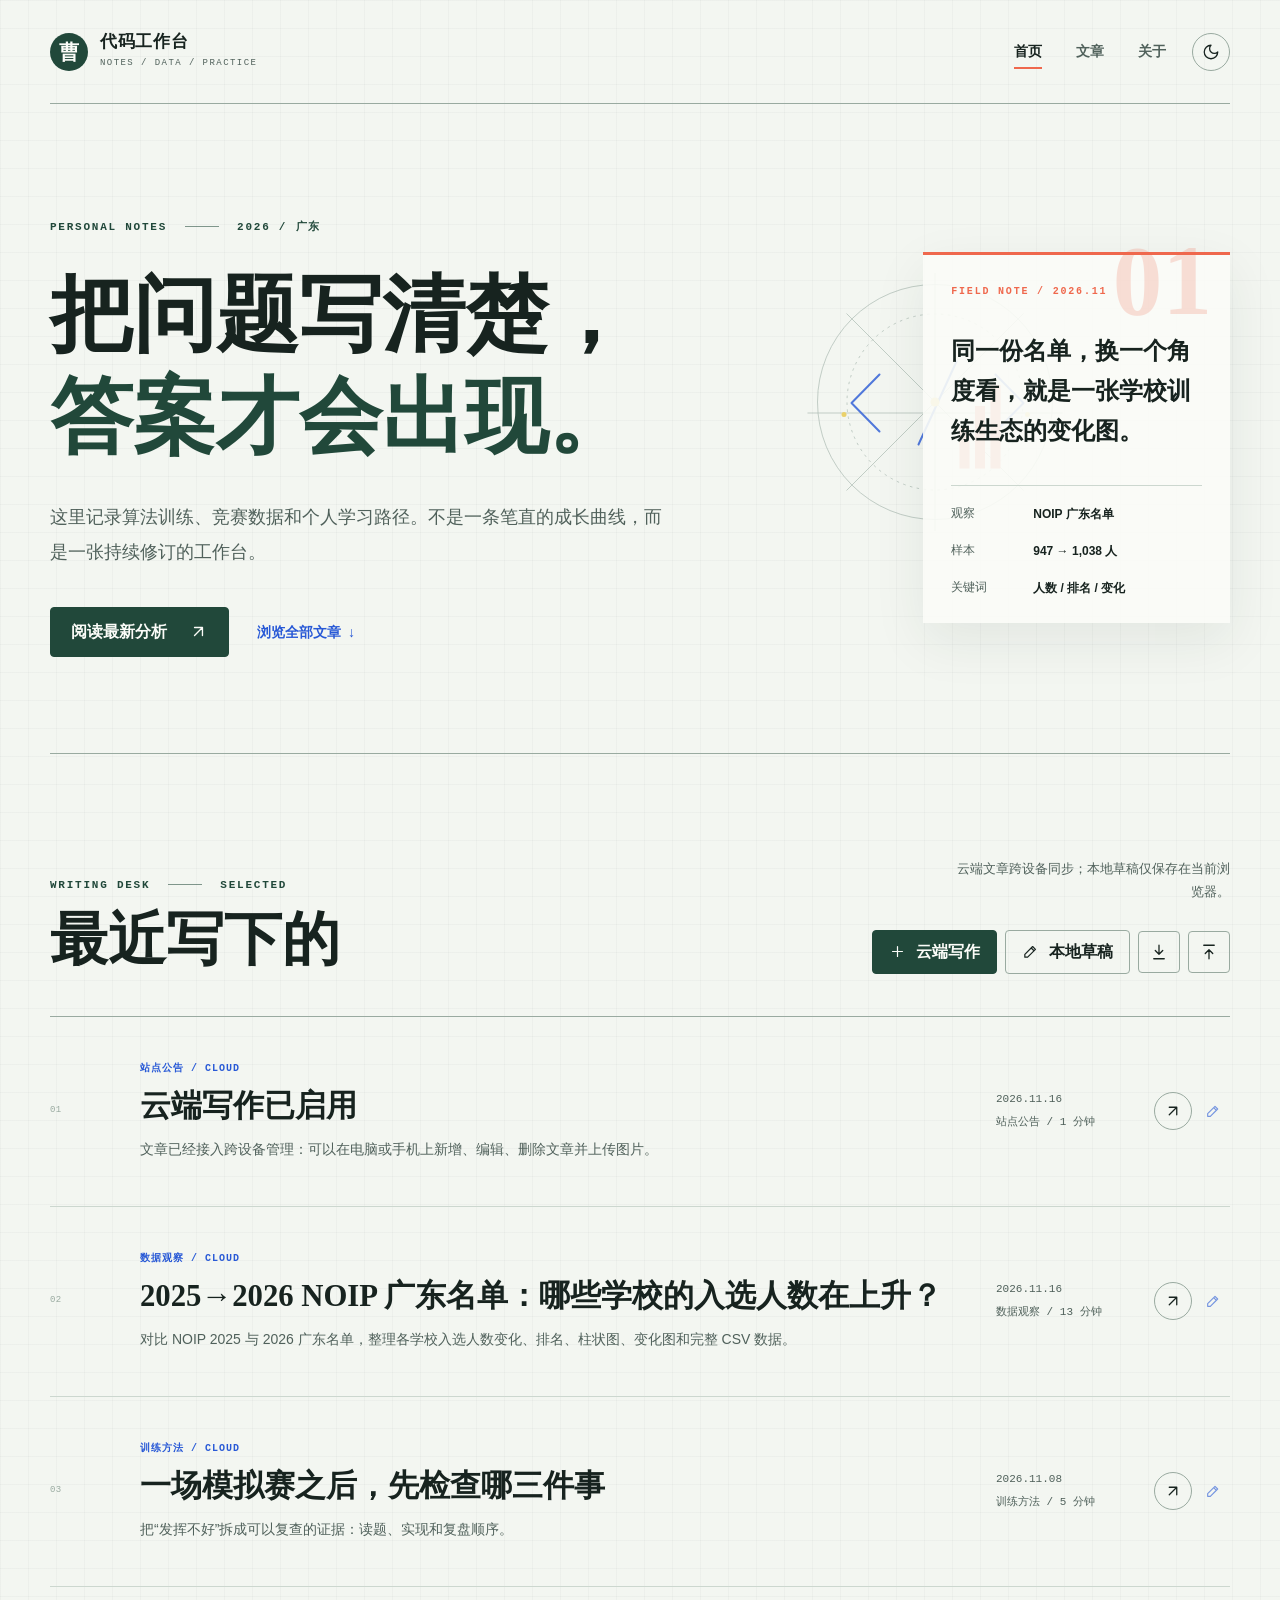
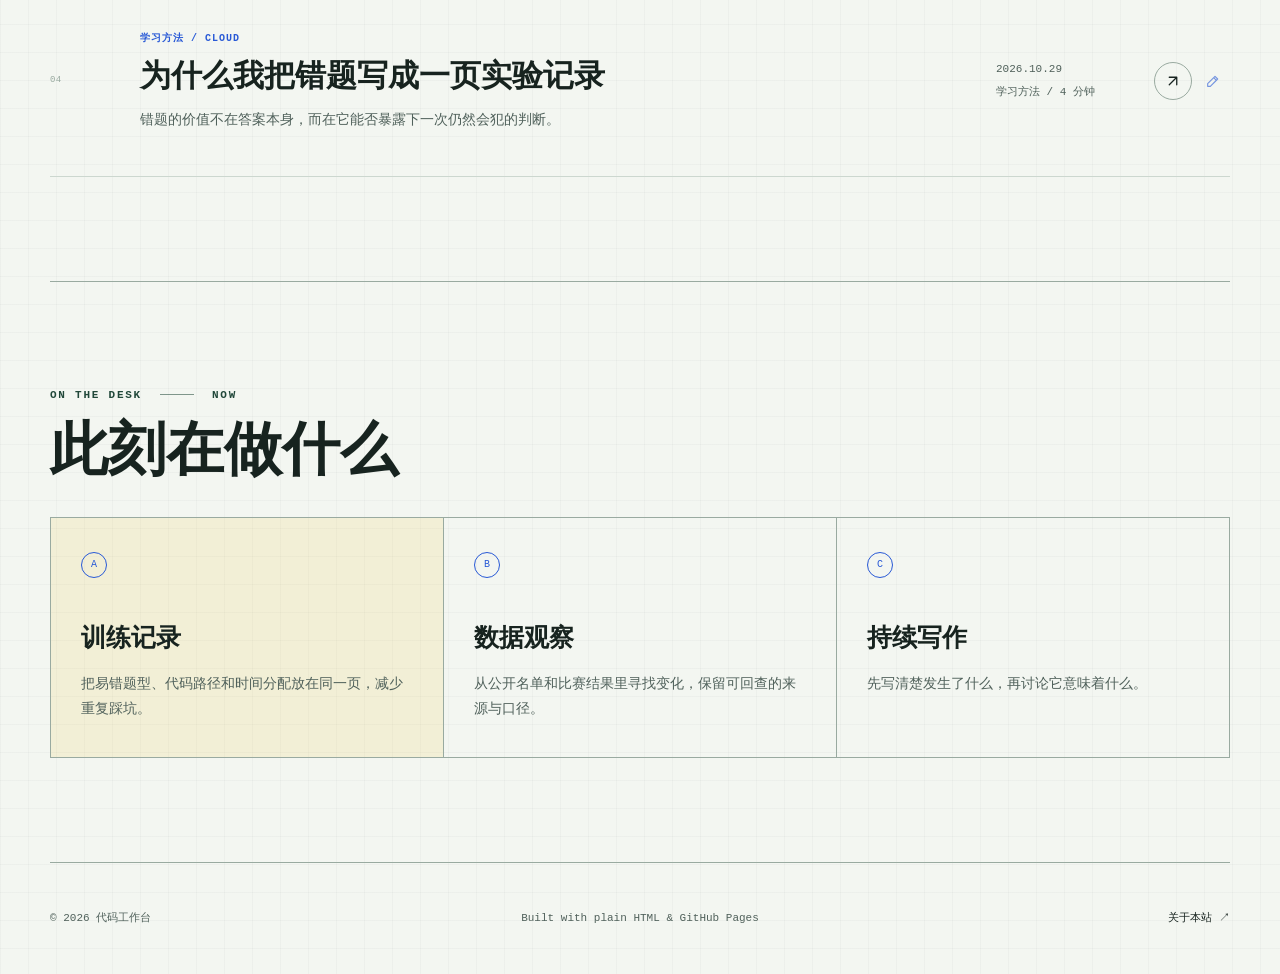
==== commit 67204d7b: "Migrate original posts into Pages CMS cloud collection" ====
--- a/index.html
+++ b/index.html
@@ -1,143 +1,111 @@
-<!doctype html>
-<html lang="zh-CN">
-<head>
-  <meta charset="utf-8">
-  <meta name="viewport" content="width=device-width, initial-scale=1">
-  <meta name="description" content="曹雪龙的个人博客，记录算法训练、竞赛观察和持续写作。">
-  <meta name="theme-color" content="#f3f6f1">
-  <title>代码工作台｜个人札记</title>
-  <link rel="icon" href="assets/favicon.svg" type="image/svg+xml">
-  <link rel="stylesheet" href="styles.css">
-</head>
-<body data-page="home">
-  <a class="skip-link" href="#main">跳到正文</a>
-  <header class="site-shell site-header">
-    <a class="wordmark" href="index.html" aria-label="代码工作台首页">
-      <span class="wordmark-mark" aria-hidden="true">曹</span>
-      <span>
-        <strong>代码工作台</strong>
-        <small>NOTES / DATA / PRACTICE</small>
-      </span>
-    </a>
-    <nav class="site-nav" aria-label="主导航">
-      <a class="is-current" href="index.html" aria-current="page">首页</a>
-      <a href="index.html#writing">文章</a>
-      <a href="about.html">关于</a>
-      <button class="theme-toggle" type="button" data-theme-toggle aria-label="切换到深色模式" aria-pressed="false" title="切换配色">
-        <svg class="icon-moon" aria-hidden="true" viewBox="0 0 24 24"><path d="M12 3a6 6 0 0 0 9 9 9 9 0 1 1-9-9Z"></path></svg>
-        <svg class="icon-sun" aria-hidden="true" viewBox="0 0 24 24"><circle cx="12" cy="12" r="4"></circle><path d="M12 2v2M12 20v2M4.93 4.93l1.42 1.42M17.66 17.66l1.41 1.41M2 12h2M20 12h2M6.34 17.66l-1.41 1.41M19.07 4.93l-1.41 1.41"></path></svg>
-      </button>
-    </nav>
-  </header>
-
-  <main id="main">
-    <section class="site-shell hero">
-      <div class="hero-copy">
-        <p class="eyebrow"><span>PERSONAL NOTES</span><span>2026 / 广东</span></p>
-        <h1>把问题写清楚，<span>答案才会出现。</span></h1>
-        <p class="hero-intro">这里记录算法训练、竞赛数据和个人学习路径。不是一条笔直的成长曲线，而是一张持续修订的工作台。</p>
-        <div class="hero-actions">
-          <a class="button button-primary" href="posts/noip-school-analysis.html">
-            阅读最新分析
-            <svg aria-hidden="true" viewBox="0 0 24 24"><path d="M7 17 17 7M7 7h10v10"></path></svg>
-          </a>
-          <a class="text-link" href="#writing">浏览全部文章 <span aria-hidden="true">↓</span></a>
-        </div>
+<!doctype html>
+<html lang="zh-CN">
+<head>
+  <meta charset="utf-8">
+  <meta name="viewport" content="width=device-width, initial-scale=1">
+  <meta name="description" content="曹雪龙的个人博客，记录算法训练、竞赛观察和持续写作。">
+  <meta name="theme-color" content="#f3f6f1">
+  <title>代码工作台｜个人札记</title>
+  <link rel="icon" href="assets/favicon.svg" type="image/svg+xml">
+  <link rel="stylesheet" href="styles.css">
+</head>
+<body data-page="home">
+  <a class="skip-link" href="#main">跳到正文</a>
+  <header class="site-shell site-header">
+    <a class="wordmark" href="index.html" aria-label="代码工作台首页">
+      <span class="wordmark-mark" aria-hidden="true">曹</span>
+      <span>
+        <strong>代码工作台</strong>
+        <small>NOTES / DATA / PRACTICE</small>
+      </span>
+    </a>
+    <nav class="site-nav" aria-label="主导航">
+      <a class="is-current" href="index.html" aria-current="page">首页</a>
+      <a href="index.html#writing">文章</a>
+      <a href="about.html">关于</a>
+      <button class="theme-toggle" type="button" data-theme-toggle aria-label="切换到深色模式" aria-pressed="false" title="切换配色">
+        <svg class="icon-moon" aria-hidden="true" viewBox="0 0 24 24"><path d="M12 3a6 6 0 0 0 9 9 9 9 0 1 1-9-9Z"></path></svg>
+        <svg class="icon-sun" aria-hidden="true" viewBox="0 0 24 24"><circle cx="12" cy="12" r="4"></circle><path d="M12 2v2M12 20v2M4.93 4.93l1.42 1.42M17.66 17.66l1.41 1.41M2 12h2M20 12h2M6.34 17.66l-1.41 1.41M19.07 4.93l-1.41 1.41"></path></svg>
+      </button>
+    </nav>
+  </header>
+
+  <main id="main">
+    <section class="site-shell hero">
+      <div class="hero-copy">
+        <p class="eyebrow"><span>PERSONAL NOTES</span><span>2026 / 广东</span></p>
+        <h1>把问题写清楚，<span>答案才会出现。</span></h1>
+        <p class="hero-intro">这里记录算法训练、竞赛数据和个人学习路径。不是一条笔直的成长曲线，而是一张持续修订的工作台。</p>
+        <div class="hero-actions">
+          <a class="button button-primary" href="post.html?id=b417203e-3c26-4ca9-8f7d-add95af4f2c6">
+            阅读最新分析
+            <svg aria-hidden="true" viewBox="0 0 24 24"><path d="M7 17 17 7M7 7h10v10"></path></svg>
+          </a>
+          <a class="text-link" href="#writing">浏览全部文章 <span aria-hidden="true">↓</span></a>
+        </div>
+      </div>
+
+      <aside class="field-note" aria-label="本期观察">
+        <span class="field-note-index" aria-hidden="true">01</span>
+        <p class="field-note-label">FIELD NOTE / 2026.11</p>
+        <blockquote class="field-note-quote">同一份名单，换一个角度看，就是一张学校训练生态的变化图。</blockquote>
+        <dl class="field-note-meta">
+          <div><dt>观察</dt><dd>NOIP 广东名单</dd></div>
+          <div><dt>样本</dt><dd>947 → 1,038 人</dd></div>
+          <div><dt>关键词</dt><dd>人数 / 排名 / 变化</dd></div>
+        </dl>
+      </aside>
+
+      <img class="hero-visual" src="assets/field-map.svg" alt="" width="640" height="640" aria-hidden="true">
+    </section>
+
+    <section class="site-shell writing-section" id="writing">
+      <div class="section-heading">
+        <div>
+          <p class="eyebrow"><span>WRITING DESK</span><span>SELECTED</span></p>
+          <h2>最近写下的</h2>
+        </div>
+        <div class="section-heading-side" id="postManagerMount"></div>
+      </div>
+
+      <div class="post-list">
       </div>
-
-      <aside class="field-note" aria-label="本期观察">
-        <span class="field-note-index" aria-hidden="true">01</span>
-        <p class="field-note-label">FIELD NOTE / 2026.11</p>
-        <blockquote class="field-note-quote">同一份名单，换一个角度看，就是一张学校训练生态的变化图。</blockquote>
-        <dl class="field-note-meta">
-          <div><dt>观察</dt><dd>NOIP 广东名单</dd></div>
-          <div><dt>样本</dt><dd>947 → 1,038 人</dd></div>
-          <div><dt>关键词</dt><dd>人数 / 排名 / 变化</dd></div>
-        </dl>
-      </aside>
-
-      <img class="hero-visual" src="assets/field-map.svg" alt="" width="640" height="640" aria-hidden="true">
-    </section>
-
-    <section class="site-shell writing-section" id="writing">
-      <div class="section-heading">
-        <div>
-          <p class="eyebrow"><span>WRITING DESK</span><span>SELECTED</span></p>
-          <h2>最近写下的</h2>
-        </div>
-        <div class="section-heading-side" id="postManagerMount"></div>
-      </div>
-
-      <div class="post-list">
-        <article class="post-row">
-          <span class="post-number">01</span>
-          <div class="post-main">
-            <p class="post-kicker">DATA NOTE / NOIP</p>
-            <h3><a href="posts/noip-school-analysis.html">2025→2026 NOIP 广东名单：哪些学校的入选人数在上升？</a></h3>
-            <p>对比两份公示名单中的 947 与 1,038 人，整理学校排名、增减变化和完整可检索数据。</p>
-          </div>
-          <div class="post-meta"><span>2026.11.16</span><span>数据 / 13 分钟</span></div>
-          <a class="post-arrow" href="posts/noip-school-analysis.html" aria-label="阅读 NOIP 学校人数变化分析"><svg aria-hidden="true" viewBox="0 0 24 24"><path d="M7 17 17 7M7 7h10v10"></path></svg></a>
-        </article>
-
-        <article class="post-row">
-          <span class="post-number">02</span>
-          <div class="post-main">
-            <p class="post-kicker">TRAINING LOG</p>
-            <h3><a href="posts/training-log.html">一场模拟赛之后，先检查哪三件事</a></h3>
-            <p>把“发挥不好”拆成可以复查的证据：读题、实现和复盘顺序。</p>
-          </div>
-          <div class="post-meta"><span>2026.11.08</span><span>训练 / 5 分钟</span></div>
-          <a class="post-arrow" href="posts/training-log.html" aria-label="阅读训练复盘文章"><svg aria-hidden="true" viewBox="0 0 24 24"><path d="M7 17 17 7M7 7h10v10"></path></svg></a>
-        </article>
-
-        <article class="post-row">
-          <span class="post-number">03</span>
-          <div class="post-main">
-            <p class="post-kicker">READING NOTE</p>
-            <h3><a href="posts/reading-notes.html">为什么我把错题写成一页实验记录</a></h3>
-            <p>错题的价值不在答案本身，而在它能否暴露下一次仍然会犯的判断。</p>
-          </div>
-          <div class="post-meta"><span>2026.10.29</span><span>方法 / 4 分钟</span></div>
-          <a class="post-arrow" href="posts/reading-notes.html" aria-label="阅读错题记录文章"><svg aria-hidden="true" viewBox="0 0 24 24"><path d="M7 17 17 7M7 7h10v10"></path></svg></a>
-        </article>
-      </div>
-    </section>
-
-    <section class="site-shell now-section" aria-labelledby="now-heading">
-      <div class="now-heading">
-        <p class="eyebrow"><span>ON THE DESK</span><span>NOW</span></p>
-        <h2 id="now-heading">此刻在做什么</h2>
-      </div>
-      <div class="now-grid">
-        <article class="now-card now-card-featured">
-          <span class="now-index">A</span>
-          <h3>训练记录</h3>
-          <p>把易错题型、代码路径和时间分配放在同一页，减少重复踩坑。</p>
-        </article>
-        <article class="now-card">
-          <span class="now-index">B</span>
-          <h3>数据观察</h3>
-          <p>从公开名单和比赛结果里寻找变化，保留可回查的来源与口径。</p>
-        </article>
-        <article class="now-card">
-          <span class="now-index">C</span>
-          <h3>持续写作</h3>
-          <p>先写清楚发生了什么，再讨论它意味着什么。</p>
-        </article>
-      </div>
-    </section>
-  </main>
-
-  <footer class="site-shell site-footer">
-    <p>© 2026 代码工作台</p>
-    <p>Built with plain HTML &amp; GitHub Pages</p>
-    <a href="about.html">关于本站 ↗</a>
-  </footer>
-  <div id="blogEditorRoot"></div>
-  <script src="assets/vendor/marked.umd.js"></script>
-  <script src="assets/vendor/purify.min.js"></script>
-  <script src="blog.js"></script>
-  <script src="script.js"></script>
-</body>
-</html>
+    </section>
+
+    <section class="site-shell now-section" aria-labelledby="now-heading">
+      <div class="now-heading">
+        <p class="eyebrow"><span>ON THE DESK</span><span>NOW</span></p>
+        <h2 id="now-heading">此刻在做什么</h2>
+      </div>
+      <div class="now-grid">
+        <article class="now-card now-card-featured">
+          <span class="now-index">A</span>
+          <h3>训练记录</h3>
+          <p>把易错题型、代码路径和时间分配放在同一页，减少重复踩坑。</p>
+        </article>
+        <article class="now-card">
+          <span class="now-index">B</span>
+          <h3>数据观察</h3>
+          <p>从公开名单和比赛结果里寻找变化，保留可回查的来源与口径。</p>
+        </article>
+        <article class="now-card">
+          <span class="now-index">C</span>
+          <h3>持续写作</h3>
+          <p>先写清楚发生了什么，再讨论它意味着什么。</p>
+        </article>
+      </div>
+    </section>
+  </main>
+
+  <footer class="site-shell site-footer">
+    <p>© 2026 代码工作台</p>
+    <p>Built with plain HTML &amp; GitHub Pages</p>
+    <a href="about.html">关于本站 ↗</a>
+  </footer>
+  <div id="blogEditorRoot"></div>
+  <script src="assets/vendor/marked.umd.js"></script>
+  <script src="assets/vendor/purify.min.js"></script>
+  <script src="blog.js"></script>
+  <script src="script.js"></script>
+</body>
+</html>
--- a/styles.css
+++ b/styles.css
@@ -1,1925 +1,1925 @@
-:root {
-  color-scheme: light;
-  --paper: #f3f6f1;
-  --paper-raised: #fbfcf8;
-  --ink: #17231f;
-  --ink-soft: #50615b;
-  --line: #ccd7cf;
-  --line-strong: #99aaa0;
-  --forest: #21483a;
-  --blue: #2859d6;
-  --coral: #ef684d;
-  --sun: #e9c94a;
-  --selection: #d6e4ff;
-  --shadow: 0 18px 50px rgba(27, 52, 43, 0.08);
-  --display: "Source Han Serif SC", "Noto Serif CJK SC", "Songti SC", "STSong", serif;
-  --body: "PingFang SC", "Microsoft YaHei", "Noto Sans CJK SC", sans-serif;
-  --mono: "IBM Plex Mono", "SFMono-Regular", Consolas, "Liberation Mono", monospace;
-  --radius: 6px;
-  --page: min(1180px, calc(100vw - 72px));
-}
-
-[data-theme="dark"] {
-  color-scheme: dark;
-  --paper: #111916;
-  --paper-raised: #17231f;
-  --ink: #eef5ef;
-  --ink-soft: #a7b7af;
-  --line: #30433b;
-  --line-strong: #587066;
-  --forest: #b8d7c6;
-  --blue: #8db1ff;
-  --coral: #ff947e;
-  --sun: #f0d96c;
-  --selection: #294d83;
-  --shadow: 0 18px 50px rgba(0, 0, 0, 0.22);
-}
-
-*,
-*::before,
-*::after {
-  box-sizing: border-box;
-}
-
-html {
-  scroll-behavior: smooth;
-}
-
-body {
-  margin: 0;
-  min-width: 320px;
-  color: var(--ink);
-  background-color: var(--paper);
-  background-image:
-    linear-gradient(rgba(82, 111, 96, 0.045) 1px, transparent 1px),
-    linear-gradient(90deg, rgba(82, 111, 96, 0.045) 1px, transparent 1px);
-  background-size: 28px 28px;
-  font-family: var(--body);
-  font-size: 16px;
-  line-height: 1.75;
-  text-rendering: optimizeLegibility;
-}
-
-::selection {
-  color: var(--ink);
-  background: var(--selection);
-}
-
-a {
-  color: inherit;
-  text-decoration-thickness: 1px;
-  text-underline-offset: 0.2em;
-}
-
-button,
-a {
-  -webkit-tap-highlight-color: transparent;
-}
-
-button {
-  font: inherit;
-}
-
-svg {
-  display: block;
-  fill: none;
-  stroke: currentColor;
-  stroke-linecap: round;
-  stroke-linejoin: round;
-  stroke-width: 1.7;
-}
-
-img {
-  display: block;
-  max-width: 100%;
-}
-
-:focus-visible {
-  outline: 3px solid var(--blue);
-  outline-offset: 4px;
-}
-
-.skip-link {
-  position: fixed;
-  top: 12px;
-  left: 12px;
-  z-index: 50;
-  padding: 10px 14px;
-  color: var(--paper-raised);
-  background: var(--ink);
-  transform: translateY(-160%);
-}
-
-.skip-link:focus {
-  transform: translateY(0);
-}
-
-.site-shell {
-  width: var(--page);
-  margin: 0 auto;
-}
-
-.site-header {
-  display: flex;
-  align-items: center;
-  justify-content: space-between;
-  min-height: 104px;
-  border-bottom: 1px solid var(--line-strong);
-}
-
-.wordmark {
-  display: inline-flex;
-  gap: 12px;
-  align-items: center;
-  text-decoration: none;
-}
-
-.wordmark-mark {
-  display: grid;
-  width: 38px;
-  height: 38px;
-  place-items: center;
-  color: var(--paper-raised);
-  background: var(--forest);
-  border-radius: 50%;
-  font-family: var(--display);
-  font-size: 20px;
-  font-weight: 700;
-  line-height: 1;
-}
-
-.wordmark strong,
-.wordmark small {
-  display: block;
-}
-
-.wordmark strong {
-  font-family: var(--display);
-  font-size: 17px;
-  letter-spacing: 0.04em;
-  line-height: 1.35;
-}
-
-.wordmark small {
-  margin-top: 2px;
-  color: var(--ink-soft);
-  font-family: var(--mono);
-  font-size: 9px;
-  letter-spacing: 0.16em;
-}
-
-.site-nav {
-  display: flex;
-  gap: 6px;
-  align-items: center;
-}
-
-.site-nav > a {
-  position: relative;
-  padding: 10px 14px;
-  color: var(--ink-soft);
-  font-size: 14px;
-  font-weight: 600;
-  text-decoration: none;
-}
-
-.site-nav > a::after {
-  position: absolute;
-  right: 14px;
-  bottom: 5px;
-  left: 14px;
-  height: 2px;
-  background: var(--coral);
-  content: "";
-  opacity: 0;
-  transform: scaleX(0.3);
-  transition: opacity 180ms ease, transform 180ms ease;
-}
-
-.site-nav > a:hover,
-.site-nav > a.is-current {
-  color: var(--ink);
-}
-
-.site-nav > a:hover::after,
-.site-nav > a.is-current::after {
-  opacity: 1;
-  transform: scaleX(1);
-}
-
-.theme-toggle {
-  display: grid;
-  width: 38px;
-  height: 38px;
-  margin-left: 6px;
-  padding: 9px;
-  color: var(--ink);
-  background: transparent;
-  border: 1px solid var(--line-strong);
-  border-radius: 50%;
-  cursor: pointer;
-  transition: background-color 180ms ease, color 180ms ease, transform 180ms ease;
-}
-
-.theme-toggle:hover {
-  color: var(--paper-raised);
-  background: var(--forest);
-  transform: rotate(12deg);
-}
-
-.hero {
-  position: relative;
-  display: grid;
-  grid-template-columns: minmax(0, 1.5fr) minmax(220px, 0.58fr);
-  gap: 80px;
-  min-height: 650px;
-  padding: 104px 0 86px;
-  border-bottom: 1px solid var(--line-strong);
-}
-
-.hero-copy {
-  position: relative;
-  z-index: 2;
-  align-self: center;
-}
-
-.eyebrow {
-  display: flex;
-  gap: 18px;
-  align-items: center;
-  margin: 0 0 28px;
-  color: var(--forest);
-  font-family: var(--mono);
-  font-size: 11px;
-  font-weight: 700;
-  letter-spacing: 0.16em;
-  text-transform: uppercase;
-}
-
-.eyebrow > span + span::before {
-  display: inline-block;
-  width: 34px;
-  height: 1px;
-  margin: 0 18px 3px 0;
-  background: currentColor;
-  content: "";
-  opacity: 0.55;
-}
-
-.hero h1,
-.about-intro h1,
-.article-header h1 {
-  margin: 0;
-  font-family: var(--display);
-  font-weight: 700;
-  letter-spacing: 0;
-  line-height: 1.22;
-}
-
-.hero h1 {
-  max-width: 760px;
-  font-size: clamp(3rem, 6.5vw, 6.15rem);
-}
-
-.hero h1 > span {
-  display: block;
-  color: var(--forest);
-}
-
-.hero-intro {
-  max-width: 620px;
-  margin: 32px 0 0;
-  color: var(--ink-soft);
-  font-size: 18px;
-  line-height: 1.9;
-}
-
-.hero-actions {
-  display: flex;
-  flex-wrap: wrap;
-  gap: 28px;
-  align-items: center;
-  margin-top: 38px;
-}
-
-.button {
-  display: inline-flex;
-  gap: 22px;
-  align-items: center;
-  justify-content: space-between;
-  min-height: 50px;
-  padding: 0 20px;
-  border: 1px solid var(--forest);
-  border-radius: 4px;
-  font-weight: 650;
-  text-decoration: none;
-  transition: background-color 180ms ease, color 180ms ease, transform 180ms ease;
-}
-
-.button svg {
-  width: 19px;
-}
-
-.button-primary {
-  color: var(--paper-raised);
-  background: var(--forest);
-}
-
-.button-primary:hover {
-  color: var(--ink);
-  background: var(--sun);
-  transform: translateY(-2px);
-}
-
-.text-link {
-  display: inline-flex;
-  gap: 7px;
-  align-items: center;
-  color: var(--blue);
-  font-size: 14px;
-  font-weight: 700;
-  text-decoration: none;
-}
-
-.text-link span {
-  transition: transform 180ms ease;
-}
-
-.text-link:hover span {
-  transform: translate(2px, -2px);
-}
-
-.field-note {
-  position: relative;
-  z-index: 2;
-  align-self: center;
-  padding: 28px 28px 24px;
-  background: color-mix(in srgb, var(--paper-raised) 90%, transparent);
-  border-top: 3px solid var(--coral);
-  box-shadow: var(--shadow);
-  transform: rotate(1.5deg);
-}
-
-.field-note-index {
-  position: absolute;
-  top: -24px;
-  right: 18px;
-  color: var(--coral);
-  font-family: var(--display);
-  font-size: 6.2rem;
-  font-weight: 700;
-  line-height: 1;
-  opacity: 0.2;
-}
-
-.field-note-label {
-  margin: 0 0 32px;
-  color: var(--coral);
-  font-family: var(--mono);
-  font-size: 10px;
-  font-weight: 700;
-  letter-spacing: 0.18em;
-}
-
-.field-note-quote {
-  margin: 0;
-  font-family: var(--display);
-  font-size: 24px;
-  font-weight: 700;
-  line-height: 1.65;
-}
-
-.field-note-meta {
-  display: grid;
-  gap: 16px;
-  margin: 34px 0 0;
-  padding-top: 18px;
-  border-top: 1px solid var(--line);
-}
-
-.field-note-meta > div {
-  display: grid;
-  grid-template-columns: 70px 1fr;
-  gap: 12px;
-}
-
-.field-note-meta dt,
-.field-note-meta dd {
-  margin: 0;
-  font-size: 12px;
-}
-
-.field-note-meta dt {
-  color: var(--ink-soft);
-  font-family: var(--mono);
-}
-
-.field-note-meta dd {
-  font-weight: 600;
-}
-
-.hero-visual {
-  position: absolute;
-  right: 11%;
-  bottom: 4%;
-  z-index: 0;
-  width: 320px;
-  opacity: 0.8;
-  pointer-events: none;
-}
-
-.writing-section,
-.now-section {
-  padding: 104px 0;
-}
-
-.writing-section {
-  border-bottom: 1px solid var(--line-strong);
-}
-
-.section-heading {
-  display: flex;
-  gap: 32px;
-  align-items: end;
-  justify-content: space-between;
-  margin-bottom: 42px;
-}
-
-.section-heading .eyebrow {
-  margin-bottom: 12px;
-}
-
-.section-heading h2,
-.now-heading h2 {
-  margin: 0;
-  font-family: var(--display);
-  font-size: clamp(2.35rem, 4.5vw, 4.4rem);
-  line-height: 1.15;
-}
-
-.section-note {
-  max-width: 280px;
-  margin: 0 0 8px;
-  color: var(--ink-soft);
-  font-size: 13px;
-  text-align: right;
-}
-
-.post-list {
-  border-top: 1px solid var(--line-strong);
-}
-
-.post-row {
-  position: relative;
-  display: grid;
-  grid-template-columns: 66px minmax(0, 1fr) 126px 42px;
-  gap: 24px;
-  align-items: center;
-  min-height: 190px;
-  padding: 30px 0;
-  border-bottom: 1px solid var(--line);
-}
-
-.post-row::before {
-  position: absolute;
-  top: -1px;
-  bottom: -1px;
-  left: 0;
-  width: 0;
-  background: var(--coral);
-  content: "";
-  transition: width 180ms ease;
-}
-
-.post-row:hover::before {
-  width: 4px;
-}
-
-.post-number {
-  color: var(--line-strong);
-  font-family: var(--mono);
-  font-size: 12px;
-  letter-spacing: 0.1em;
-}
-
-.post-kicker {
-  margin: 0 0 8px;
-  color: var(--coral);
-  font-family: var(--mono);
-  font-size: 10px;
-  font-weight: 700;
-  letter-spacing: 0.1em;
-}
-
-.post-main h3 {
-  margin: 0;
-  font-family: var(--display);
-  font-size: clamp(1.45rem, 2.4vw, 2.2rem);
-  line-height: 1.35;
-}
-
-.post-main h3 a {
-  text-decoration: none;
-}
-
-.post-main h3 a:hover {
-  color: var(--blue);
-}
-
-.post-main > p:last-child {
-  max-width: 680px;
-  margin: 10px 0 0;
-  color: var(--ink-soft);
-  font-size: 14px;
-}
-
-.post-meta {
-  display: grid;
-  gap: 4px;
-  color: var(--ink-soft);
-  font-family: var(--mono);
-  font-size: 11px;
-}
-
-.post-arrow {
-  display: grid;
-  width: 38px;
-  height: 38px;
-  place-items: center;
-  color: var(--ink);
-  border: 1px solid var(--line-strong);
-  border-radius: 50%;
-  text-decoration: none;
-  transition: background-color 180ms ease, color 180ms ease, transform 180ms ease;
-}
-
-.post-arrow svg {
-  width: 18px;
-}
-
-.post-row:hover .post-arrow {
-  color: var(--paper-raised);
-  background: var(--forest);
-  transform: translateX(4px);
-}
-
-.now-grid {
-  display: grid;
-  grid-template-columns: repeat(3, 1fr);
-  border-top: 1px solid var(--line-strong);
-  border-left: 1px solid var(--line-strong);
-}
-
-.now-heading {
-  margin-bottom: 34px;
-}
-
-.now-heading .eyebrow {
-  margin-bottom: 12px;
-}
-
-.now-card {
-  position: relative;
-  min-height: 240px;
-  padding: 30px;
-  border-right: 1px solid var(--line-strong);
-  border-bottom: 1px solid var(--line-strong);
-}
-
-.now-card-featured {
-  background: color-mix(in srgb, var(--sun) 16%, transparent);
-}
-
-.now-index {
-  display: inline-grid;
-  width: 26px;
-  height: 26px;
-  place-items: center;
-  color: var(--blue);
-  border: 1px solid var(--blue);
-  border-radius: 50%;
-  font-family: var(--mono);
-  font-size: 10px;
-}
-
-.now-card h3 {
-  margin: 38px 0 12px;
-  font-family: var(--display);
-  font-size: 25px;
-}
-
-.now-card p {
-  margin: 0;
-  color: var(--ink-soft);
-  font-size: 14px;
-}
-
-.site-footer {
-  display: grid;
-  grid-template-columns: 1fr auto 1fr;
-  gap: 24px;
-  align-items: center;
-  min-height: 112px;
-  border-top: 1px solid var(--line-strong);
-  color: var(--ink-soft);
-  font-family: var(--mono);
-  font-size: 11px;
-}
-
-.site-footer p {
-  margin: 0;
-}
-
-.site-footer p:nth-child(2) {
-  text-align: center;
-}
-
-.site-footer a {
-  justify-self: end;
-  color: var(--ink);
-  text-decoration: none;
-}
-
-.about-main {
-  padding: 96px 0 112px;
-}
-
-.about-intro {
-  display: grid;
-  grid-template-columns: minmax(0, 1.1fr) minmax(300px, 0.75fr);
-  gap: 80px;
-  align-items: end;
-  padding-bottom: 78px;
-  border-bottom: 1px solid var(--line-strong);
-}
-
-.about-intro h1 {
-  font-size: clamp(3.3rem, 7vw, 6.8rem);
-}
-
-.about-lead {
-  margin: 0 0 14px;
-  color: var(--ink-soft);
-  font-size: 18px;
-  line-height: 1.9;
-}
-
-.about-grid {
-  display: grid;
-  grid-template-columns: 1.1fr 0.9fr;
-  gap: 24px;
-  padding-top: 24px;
-}
-
-.about-card {
-  min-height: 360px;
-  padding: 38px;
-  background: color-mix(in srgb, var(--paper-raised) 85%, transparent);
-  border: 1px solid var(--line);
-}
-
-.about-card-profile {
-  background: var(--forest);
-  color: var(--paper-raised);
-}
-
-.about-card-profile .card-label,
-.about-card-profile .text-link {
-  color: var(--sun);
-}
-
-.card-label {
-  margin: 0 0 42px;
-  color: var(--coral);
-  font-family: var(--mono);
-  font-size: 10px;
-  font-weight: 700;
-  letter-spacing: 0.15em;
-}
-
-.about-card h2 {
-  margin: 0 0 24px;
-  font-family: var(--display);
-  font-size: clamp(1.8rem, 3vw, 2.75rem);
-  line-height: 1.3;
-}
-
-.about-card > p:not(.card-label) {
-  margin: 0 0 16px;
-  color: inherit;
-  opacity: 0.78;
-}
-
-.about-card .text-link {
-  margin-top: 20px;
-}
-
-.topic-list {
-  margin: 0;
-  padding: 0;
-  list-style: none;
-}
-
-.topic-list li {
-  display: flex;
-  gap: 18px;
-  align-items: center;
-  padding: 16px 0;
-  border-bottom: 1px solid var(--line);
-  font-family: var(--display);
-  font-size: 20px;
-  font-weight: 700;
-}
-
-.topic-list span {
-  color: var(--coral);
-  font-family: var(--mono);
-  font-size: 10px;
-}
-
-.about-card-wide {
-  grid-column: 1 / -1;
-  min-height: 0;
-}
-
-.principle-row {
-  display: grid;
-  grid-template-columns: repeat(3, 1fr);
-  gap: 36px;
-}
-
-.principle-row p {
-  margin: 0;
-  padding-top: 18px;
-  color: var(--ink-soft);
-  border-top: 2px solid var(--line-strong);
-  font-size: 14px;
-}
-
-.principle-row strong {
-  display: block;
-  margin-bottom: 8px;
-  color: var(--ink);
-  font-family: var(--display);
-  font-size: 22px;
-}
-
-.article-main {
-  max-width: 920px;
-  margin: 0 auto;
-  padding: 70px 0 110px;
-}
-
-.back-link {
-  display: inline-block;
-  margin-bottom: 72px;
-  color: var(--ink-soft);
-  font-family: var(--mono);
-  font-size: 12px;
-  font-weight: 700;
-  text-decoration: none;
-}
-
-.back-link:hover {
-  color: var(--blue);
-}
-
-.article-header {
-  padding-bottom: 46px;
-  border-bottom: 1px solid var(--line-strong);
-}
-
-.article-header .eyebrow {
-  margin-bottom: 18px;
-}
-
-.article-header h1 {
-  max-width: 820px;
-  font-size: clamp(2.7rem, 6vw, 5.2rem);
-}
-
-.article-deck {
-  max-width: 700px;
-  margin: 28px 0 0;
-  color: var(--ink-soft);
-  font-family: var(--display);
-  font-size: 21px;
-  line-height: 1.75;
-}
-
-.article-meta {
-  display: flex;
-  flex-wrap: wrap;
-  gap: 10px 26px;
-  margin-top: 34px;
-  color: var(--ink-soft);
-  font-family: var(--mono);
-  font-size: 11px;
-}
-
-.article-body {
-  padding: 54px 8% 30px;
-}
-
-.article-body p {
-  margin: 0 0 24px;
-  font-family: var(--display);
-  font-size: 19px;
-  line-height: 2;
-}
-
-.article-body h2 {
-  margin: 58px 0 20px;
-  font-family: var(--display);
-  font-size: 32px;
-  line-height: 1.4;
-}
-
-.article-body blockquote {
-  margin: 46px 0;
-  padding: 26px 30px;
-  color: var(--forest);
-  background: color-mix(in srgb, var(--sun) 14%, transparent);
-  border-left: 4px solid var(--coral);
-  font-family: var(--display);
-  font-size: 22px;
-  font-weight: 700;
-  line-height: 1.8;
-}
-
-.article-footer {
-  display: flex;
-  flex-wrap: wrap;
-  gap: 24px;
-  align-items: center;
-  justify-content: space-between;
-  margin-top: 48px;
-  padding-top: 28px;
-  border-top: 1px solid var(--line-strong);
-  color: var(--ink-soft);
-  font-family: var(--mono);
-  font-size: 11px;
-}
-
-.article-footer p {
-  margin: 0;
-}
-
-@media (max-width: 980px) {
-  :root {
-    --page: min(100% - 40px, 860px);
-  }
-
-  .hero {
-    grid-template-columns: 1fr;
-    gap: 44px;
-    padding: 82px 0 74px;
-  }
-
-  .field-note {
-    width: min(420px, 100%);
-    justify-self: end;
-  }
-
-  .hero-visual {
-    right: -20px;
-    bottom: 20%;
-    width: 250px;
-  }
-
-  .about-intro {
-    grid-template-columns: 1fr;
-    gap: 42px;
-  }
-
-  .post-row {
-    grid-template-columns: 48px minmax(0, 1fr) 42px;
-  }
-
-  .post-meta {
-    display: none;
-  }
-
-  .now-grid {
-    grid-template-columns: 1fr;
-  }
-
-  .now-card {
-    min-height: 0;
-  }
-
-  .about-grid {
-    grid-template-columns: 1fr;
-  }
-
-  .about-card-wide {
-    grid-column: auto;
-  }
-}
-
-@media (max-width: 680px) {
-  :root {
-    --page: calc(100% - 32px);
-  }
-
-  body {
-    background-size: 22px 22px;
-  }
-
-  .site-header {
-    min-height: 84px;
-  }
-
-  .wordmark small {
-    display: none;
-  }
-
-  .site-nav > a {
-    display: none;
-  }
-
-  .site-nav > a.is-current {
-    display: block;
-    padding-right: 4px;
-  }
-
-  .site-nav > a.is-current::after {
-    display: none;
-  }
-
-  .hero {
-    min-height: auto;
-    padding: 58px 0 66px;
-  }
-
-  .eyebrow {
-    font-size: 9px;
-  }
-
-  .hero h1 {
-    font-size: clamp(2.75rem, 14vw, 4.1rem);
-    line-height: 1.18;
-  }
-
-  .hero-intro {
-    margin-top: 24px;
-    font-size: 16px;
-  }
-
-  .hero-actions {
-    gap: 20px;
-    margin-top: 28px;
-  }
-
-  .field-note {
-    padding: 24px 22px;
-    transform: none;
-  }
-
-  .field-note-quote {
-    font-size: 20px;
-  }
-
-  .hero-visual {
-    display: none;
-  }
-
-  .writing-section,
-  .now-section {
-    padding: 72px 0;
-  }
-
-  .section-heading {
-    display: block;
-  }
-
-  .section-note {
-    margin-top: 16px;
-    text-align: left;
-  }
-
-  .post-row {
-    grid-template-columns: 38px minmax(0, 1fr);
-    gap: 12px;
-    min-height: 0;
-    padding: 26px 0;
-  }
-
-  .post-arrow {
-    display: none;
-  }
-
-  .post-main h3 {
-    font-size: 1.55rem;
-  }
-
-  .now-card {
-    padding: 24px;
-  }
-
-  .site-footer {
-    grid-template-columns: 1fr;
-    gap: 8px;
-    padding: 26px 0;
-  }
-
-  .site-footer p:nth-child(2) {
-    text-align: left;
-  }
-
-  .site-footer a {
-    justify-self: start;
-  }
-
-  .about-main {
-    padding: 64px 0 80px;
-  }
-
-  .about-intro {
-    padding-bottom: 56px;
-  }
-
-  .about-intro h1 {
-    font-size: clamp(2.8rem, 13vw, 4.2rem);
-  }
-
-  .about-lead {
-    font-size: 16px;
-  }
-
-  .about-card {
-    min-height: 0;
-    padding: 28px 24px;
-  }
-
-  .principle-row {
-    grid-template-columns: 1fr;
-    gap: 26px;
-  }
-
-  .article-main {
-    padding: 48px 0 74px;
-  }
-
-  .back-link {
-    margin-bottom: 48px;
-  }
-
-  .article-header h1 {
-    font-size: clamp(2.45rem, 11vw, 3.6rem);
-  }
-
-  .article-deck {
-    font-size: 18px;
-  }
-
-  .article-body {
-    padding: 40px 0 18px;
-  }
-
-  .article-body p {
-    font-size: 17px;
-    line-height: 1.95;
-  }
-
-  .article-body h2 {
-    margin-top: 46px;
-    font-size: 27px;
-  }
-
-  .article-body blockquote {
-    margin: 36px 0;
-    padding: 22px;
-    font-size: 19px;
-  }
-}
-
-@media (prefers-reduced-motion: reduce) {
-  html {
-    scroll-behavior: auto;
-  }
-
-  *,
-  *::before,
-  *::after {
-    scroll-behavior: auto !important;
-    transition-duration: 0.01ms !important;
-    animation-duration: 0.01ms !important;
-    animation-iteration-count: 1 !important;
-  }
-}
-
-/* Analysis and interaction additions */
-
-.visually-hidden {
-  position: absolute !important;
-  width: 1px !important;
-  height: 1px !important;
-  padding: 0 !important;
-  margin: -1px !important;
-  overflow: hidden !important;
-  clip: rect(0, 0, 0, 0) !important;
-  white-space: nowrap !important;
-  border: 0 !important;
-}
-
-.theme-toggle .icon-sun {
-  display: none;
-}
-
-[data-theme="dark"] .theme-toggle .icon-moon {
-  display: none;
-}
-
-[data-theme="dark"] .theme-toggle .icon-sun {
-  display: block;
-}
-
-.button-outline {
-  min-height: 44px;
-  color: var(--ink);
-  border-color: var(--line-strong);
-  background: transparent;
-}
-
-.button-outline:hover {
-  color: var(--paper-raised);
-  background: var(--forest);
-  border-color: var(--forest);
-  transform: translateY(-2px);
-}
-
-.reveal {
-  opacity: 0;
-  transform: translateY(18px);
-  transition: opacity 520ms ease, transform 520ms cubic-bezier(0.22, 1, 0.36, 1);
-}
-
-.reveal.is-visible {
-  opacity: 1;
-  transform: translateY(0);
-}
-
-.article-main-wide {
-  max-width: 1120px;
-}
-
-.analysis-header h1 {
-  max-width: 1000px;
-}
-
-.analysis-snapshot {
-  margin: 0 0 58px;
-}
-
-.snapshot-heading {
-  display: flex;
-  gap: 40px;
-  align-items: end;
-  justify-content: space-between;
-  margin-bottom: 30px;
-}
-
-.snapshot-heading h2 {
-  margin: 0;
-  font-family: var(--display);
-  font-size: clamp(2rem, 4vw, 3.35rem);
-  line-height: 1.2;
-}
-
-.snapshot-heading .eyebrow {
-  margin-bottom: 12px;
-}
-
-.stat-band {
-  display: grid;
-  grid-template-columns: repeat(3, 1fr);
-  border-top: 1px solid var(--line-strong);
-  border-bottom: 1px solid var(--line-strong);
-}
-
-.stat-item {
-  position: relative;
-  display: grid;
-  align-content: start;
-  min-height: 190px;
-  padding: 30px 28px;
-  border-right: 1px solid var(--line-strong);
-}
-
-.stat-item:last-child {
-  border-right: 0;
-}
-
-.stat-item-accent::before {
-  position: absolute;
-  top: -1px;
-  right: 28px;
-  left: 28px;
-  height: 4px;
-  background: var(--coral);
-  content: "";
-}
-
-.stat-value {
-  color: var(--forest);
-  font-family: var(--display);
-  font-size: clamp(2.8rem, 5vw, 5rem);
-  font-weight: 700;
-  line-height: 1;
-}
-
-.stat-label {
-  margin-top: 18px;
-  font-family: var(--mono);
-  font-size: 11px;
-  font-weight: 700;
-  letter-spacing: 0.08em;
-}
-
-.stat-detail {
-  margin-top: 8px;
-  color: var(--ink-soft);
-  font-size: 13px;
-}
-
-.snapshot-note {
-  margin: 20px 0 0 !important;
-  color: var(--ink-soft);
-  font-family: var(--body) !important;
-  font-size: 13px !important;
-  line-height: 1.8 !important;
-}
-
-.chart-panel {
-  margin: 62px -8% 72px;
-  padding: 34px;
-  background: color-mix(in srgb, var(--paper-raised) 86%, transparent);
-  border: 1px solid var(--line-strong);
-  border-radius: var(--radius);
-  box-shadow: var(--shadow);
-}
-
-.chart-heading,
-.ranking-heading {
-  display: flex;
-  gap: 32px;
-  align-items: end;
-  justify-content: space-between;
-  margin-bottom: 30px;
-}
-
-.chart-heading .eyebrow,
-.ranking-heading .eyebrow,
-.method-note .eyebrow {
-  margin-bottom: 10px;
-}
-
-.chart-heading h2,
-.ranking-heading h2 {
-  margin: 0;
-  font-family: var(--display);
-  font-size: clamp(1.8rem, 3.2vw, 2.75rem);
-  line-height: 1.25;
-}
-
-.chart-legend {
-  display: flex;
-  flex-wrap: wrap;
-  gap: 18px;
-  align-items: center;
-  color: var(--ink-soft);
-  font-family: var(--mono);
-  font-size: 10px;
-  letter-spacing: 0.06em;
-}
-
-.chart-legend > span {
-  display: inline-flex;
-  gap: 7px;
-  align-items: center;
-}
-
-.swatch {
-  display: inline-block;
-  width: 24px;
-  height: 7px;
-  border-radius: 2px;
-}
-
-.swatch-2025 {
-  background: var(--line-strong);
-}
-
-.swatch-2026 {
-  background: var(--blue);
-}
-
-.swatch-up {
-  background: var(--coral);
-}
-
-.swatch-down {
-  background: var(--forest);
-}
-
-.chart-scroll {
-  width: 100%;
-  overflow-x: auto;
-  overscroll-behavior-inline: contain;
-}
-
-.bar-chart,
-.change-chart {
-  width: 100%;
-  min-width: 760px;
-  height: auto;
-  overflow: visible;
-  stroke: none;
-}
-
-.chart-grid {
-  stroke: var(--line);
-  stroke-width: 1;
-  stroke-dasharray: 3 5;
-}
-
-.chart-zero {
-  stroke: var(--line-strong);
-  stroke-width: 1.5;
-  stroke-dasharray: none;
-}
-
-.chart-tick,
-.chart-label,
-.chart-value,
-.chart-delta,
-.chart-count {
-  font-family: var(--body);
-  font-size: 13px;
-  font-weight: 600;
-}
-
-.chart-tick {
-  fill: var(--ink-soft);
-  font-family: var(--mono);
-  font-size: 10px;
-  font-weight: 500;
-}
-
-.chart-label {
-  fill: var(--ink);
-}
-
-.chart-value,
-.chart-count {
-  fill: var(--ink-soft);
-  font-family: var(--mono);
-  font-size: 11px;
-}
-
-.chart-delta {
-  font-family: var(--mono);
-  font-size: 10px;
-}
-
-.chart-delta.is-up {
-  fill: var(--coral);
-}
-
-.chart-delta.is-down {
-  fill: var(--forest);
-}
-
-.chart-delta.is-flat {
-  fill: var(--ink-soft);
-}
-
-.bar-track {
-  fill: color-mix(in srgb, var(--line) 38%, transparent);
-}
-
-.bar-2025 {
-  fill: var(--line-strong);
-}
-
-.bar-2026 {
-  fill: var(--blue);
-}
-
-.bar-up {
-  fill: var(--coral);
-}
-
-.bar-down {
-  fill: var(--forest);
-}
-
-.chart-caption {
-  margin: 18px 0 0 !important;
-  color: var(--ink-soft);
-  font-family: var(--mono) !important;
-  font-size: 10px !important;
-  line-height: 1.7 !important;
-}
-
-.chart-error {
-  margin: 0 !important;
-  padding: 28px;
-  color: var(--ink-soft);
-  font-family: var(--body) !important;
-  font-size: 14px !important;
-}
-
-.ranking-section {
-  margin: 78px -8% 20px;
-  padding-top: 48px;
-  border-top: 1px solid var(--line-strong);
-}
-
-.table-toolbar {
-  display: grid;
-  grid-template-columns: minmax(220px, 1fr) auto auto;
-  gap: 14px;
-  align-items: end;
-  margin: 32px 0 18px;
-}
-
-.search-field {
-  display: grid;
-  grid-template-columns: 18px 1fr;
-  gap: 10px;
-  align-items: center;
-  min-height: 46px;
-  padding: 0 14px;
-  border: 1px solid var(--line-strong);
-  border-radius: 4px;
-  background: var(--paper-raised);
-}
-
-.search-field svg {
-  width: 18px;
-  color: var(--ink-soft);
-}
-
-.search-field input,
-.filter-field select {
-  width: 100%;
-  min-height: 42px;
-  color: var(--ink);
-  background: transparent;
-  border: 0;
-  border-radius: 0;
-  outline: 0;
-  font: inherit;
-}
-
-.search-field:focus-within,
-.filter-field select:focus-visible {
-  outline: 3px solid var(--blue);
-  outline-offset: 3px;
-}
-
-.filter-field {
-  display: grid;
-  gap: 5px;
-  color: var(--ink-soft);
-  font-family: var(--mono);
-  font-size: 9px;
-  letter-spacing: 0.05em;
-}
-
-.filter-field select {
-  min-height: 46px;
-  padding: 0 34px 0 12px;
-  border: 1px solid var(--line-strong);
-  border-radius: 4px;
-  background: var(--paper-raised);
-}
-
-.table-count {
-  margin: 0 0 12px;
-  color: var(--ink-soft);
-  font-family: var(--mono);
-  font-size: 10px;
-  white-space: nowrap;
-}
-
-.table-scroll {
-  overflow: auto;
-  border: 1px solid var(--line-strong);
-  border-radius: var(--radius);
-  background: var(--paper-raised);
-}
-
-.data-table {
-  width: 100%;
-  min-width: 860px;
-  border-collapse: collapse;
-  font-size: 13px;
-}
-
-.data-table th,
-.data-table td {
-  padding: 14px 16px;
-  border-bottom: 1px solid var(--line);
-  text-align: left;
-  vertical-align: middle;
-}
-
-.data-table thead th {
-  position: sticky;
-  top: 0;
-  z-index: 1;
-  padding: 0;
-  color: var(--ink-soft);
-  background: color-mix(in srgb, var(--paper) 94%, var(--forest));
-  font-family: var(--mono);
-  font-size: 9px;
-  letter-spacing: 0.05em;
-  white-space: nowrap;
-}
-
-.data-table tbody tr:last-child th,
-.data-table tbody tr:last-child td {
-  border-bottom: 0;
-}
-
-.data-table tbody tr:hover {
-  background: color-mix(in srgb, var(--sun) 8%, transparent);
-}
-
-.sort-button {
-  display: inline-flex;
-  gap: 6px;
-  align-items: center;
-  min-height: 45px;
-  padding: 0 16px;
-  color: inherit;
-  background: transparent;
-  border: 0;
-  cursor: pointer;
-  font: inherit;
-  font-weight: 700;
-}
-
-.sort-button:hover {
-  color: var(--blue);
-}
-
-.sort-button span {
-  color: var(--coral);
-}
-
-.school-cell {
-  min-width: 240px;
-  color: var(--ink);
-  font-weight: 600;
-  text-align: left;
-}
-
-.number-cell {
-  font-family: var(--mono);
-  font-variant-numeric: tabular-nums;
-  text-align: right !important;
-}
-
-.number-cell.is-up,
-.number-cell.is-down {
-  font-weight: 700;
-}
-
-.is-up {
-  color: var(--coral);
-}
-
-.is-down {
-  color: var(--forest);
-}
-
-.is-flat,
-.muted-cell {
-  color: var(--ink-soft);
-}
-
-.status-badge {
-  display: inline-flex;
-  min-width: 54px;
-  min-height: 24px;
-  align-items: center;
-  justify-content: center;
-  padding: 2px 8px;
-  border: 1px solid var(--line-strong);
-  border-radius: 999px;
-  font-family: var(--mono);
-  font-size: 9px;
-  white-space: nowrap;
-}
-
-.status-up,
-.status-new {
-  color: var(--coral);
-  border-color: color-mix(in srgb, var(--coral) 65%, var(--line));
-}
-
-.status-down,
-.status-left {
-  color: var(--forest);
-  border-color: color-mix(in srgb, var(--forest) 55%, var(--line));
-}
-
-.status-same {
-  color: var(--ink-soft);
-}
-
-.empty-table {
-  padding: 42px !important;
-  color: var(--ink-soft);
-  text-align: center !important;
-}
-
-.method-note {
-  margin-top: 72px;
-  padding: 40px;
-  background: color-mix(in srgb, var(--sun) 11%, transparent);
-  border-top: 3px solid var(--coral);
-}
-
-.method-note h2 {
-  margin-top: 0;
-}
-
-.method-note ol {
-  margin: 24px 0;
-  padding-left: 24px;
-}
-
-.method-note li {
-  margin-bottom: 12px;
-  padding-left: 8px;
-  color: var(--ink-soft);
-  font-size: 14px;
-}
-
-.method-note strong {
-  color: var(--ink);
-}
-
-.method-note code {
-  padding: 2px 5px;
-  color: var(--forest);
-  background: color-mix(in srgb, var(--paper-raised) 75%, transparent);
-  font-family: var(--mono);
-  font-size: 0.9em;
-}
-
-.method-caveat {
-  margin: 0 !important;
-  padding-top: 18px;
-  border-top: 1px solid var(--line-strong);
-  font-family: var(--body) !important;
-  font-size: 13px !important;
-  line-height: 1.8 !important;
-}
-
-.not-found-title {
-  margin: 20px 0 10px;
-  font-family: var(--display);
-  font-size: clamp(3rem, 8vw, 7rem);
-  line-height: 1.15;
-}
-
-.not-found-action {
-  margin-top: 32px;
-}
-
-@media (max-width: 980px) {
-  .chart-panel,
-  .ranking-section {
-    margin-right: 0;
-    margin-left: 0;
-  }
-
-  .chart-panel {
-    padding: 24px;
-  }
-
-  .table-toolbar {
-    grid-template-columns: minmax(0, 1fr) minmax(150px, 0.45fr);
-  }
-
-  .table-count {
-    grid-column: 1 / -1;
-    margin: 0;
-  }
-}
-
-@media (max-width: 680px) {
-  .wordmark > span:last-child {
-    display: none;
-  }
-
-  .site-nav {
-    gap: 0;
-  }
-
-  .site-nav > a {
-    display: block;
-    padding: 9px 7px;
-    font-size: 12px;
-  }
-
-  .site-nav > a::after {
-    display: none;
-  }
-
-  .theme-toggle {
-    width: 34px;
-    height: 34px;
-    margin-left: 3px;
-    padding: 8px;
-  }
-
-  .article-main-wide {
-    max-width: none;
-  }
-
-  .snapshot-heading,
-  .chart-heading,
-  .ranking-heading {
-    display: block;
-  }
-
-  .stat-band {
-    grid-template-columns: 1fr;
-  }
-
-  .stat-item {
-    min-height: 0;
-    padding: 24px 4px;
-    border-right: 0;
-    border-bottom: 1px solid var(--line);
-  }
-
-  .stat-item:last-child {
-    border-bottom: 0;
-  }
-
-  .stat-item-accent::before {
-    right: 4px;
-    left: 4px;
-  }
-
-  .stat-value {
-    font-size: 3.6rem;
-  }
-
-  .chart-panel {
-    margin-top: 48px;
-    margin-bottom: 56px;
-    padding: 20px 14px;
-  }
-
-  .chart-legend {
-    margin-top: 16px;
-  }
-
-  .bar-chart,
-  .change-chart {
-    min-width: 720px;
-  }
-
-  .ranking-heading .button {
-    margin-top: 20px;
-  }
-
-  .table-toolbar {
-    grid-template-columns: 1fr;
-  }
-
-  .filter-field select {
-    min-height: 44px;
-  }
-
-  .table-count {
-    grid-column: auto;
-  }
-
-  .method-note {
-    margin-top: 56px;
-    padding: 26px 20px;
-  }
-}
-
-/* Writing desk and publishing tools */
-
-[hidden] {
-  display: none !important;
-}
-
-body:has(dialog[open]) {
-  overflow: hidden;
-}
-
-.section-heading-side {
-  display: grid;
-  gap: 18px;
-  justify-items: end;
-}
-
-.post-manager-actions {
-  display: flex;
-  gap: 8px;
-  align-items: center;
-}
-
-.button-compact {
-  min-height: 44px;
-  padding: 0 16px;
-  gap: 10px;
-}
-
-.button-compact svg {
-  width: 17px;
-}
-
-.icon-button {
-  display: inline-grid;
-  width: 42px;
-  height: 42px;
-  flex: 0 0 auto;
-  padding: 10px;
-  place-items: center;
-  color: var(--ink);
-  background: transparent;
-  border: 1px solid var(--line-strong);
-  border-radius: 4px;
-  cursor: pointer;
-  transition: color 180ms ease, background-color 180ms ease, border-color 180ms ease, transform 180ms ease;
-}
-
-.icon-button svg {
-  width: 18px;
-  height: 18px;
-}
-
-.icon-button:hover {
-  color: var(--paper-raised);
-  background: var(--forest);
-  border-color: var(--forest);
-  transform: translateY(-1px);
-}
-
-.icon-button-danger:hover {
-  color: #fff;
-  background: #a9342b;
-  border-color: #a9342b;
-}
-
-.button-danger {
-  color: #fff;
-  background: #a9342b;
-  border-color: #a9342b;
-}
-
-.button-danger:hover {
-  color: #fff;
-  background: #84251f;
-  border-color: #84251f;
-  transform: translateY(-1px);
-}
-
-.post-row.post-row-custom {
-  grid-template-columns: 66px minmax(0, 1fr) 126px 84px;
-}
-
-.post-row-actions {
-  display: flex;
-  gap: 4px;
-  align-items: center;
-  justify-content: flex-end;
-}
-
-.post-delete {
-  display: grid;
-  width: 34px;
-  height: 34px;
-  padding: 8px;
-  place-items: center;
-  color: var(--ink-soft);
-  background: transparent;
-  border: 1px solid transparent;
-  border-radius: 50%;
-  cursor: pointer;
-  opacity: 0.62;
-  transition: color 180ms ease, background-color 180ms ease, border-color 180ms ease, opacity 180ms ease;
-}
-
-.post-delete svg {
-  width: 16px;
-  height: 16px;
-}
-
+:root {
+  color-scheme: light;
+  --paper: #f3f6f1;
+  --paper-raised: #fbfcf8;
+  --ink: #17231f;
+  --ink-soft: #50615b;
+  --line: #ccd7cf;
+  --line-strong: #99aaa0;
+  --forest: #21483a;
+  --blue: #2859d6;
+  --coral: #ef684d;
+  --sun: #e9c94a;
+  --selection: #d6e4ff;
+  --shadow: 0 18px 50px rgba(27, 52, 43, 0.08);
+  --display: "Source Han Serif SC", "Noto Serif CJK SC", "Songti SC", "STSong", serif;
+  --body: "PingFang SC", "Microsoft YaHei", "Noto Sans CJK SC", sans-serif;
+  --mono: "IBM Plex Mono", "SFMono-Regular", Consolas, "Liberation Mono", monospace;
+  --radius: 6px;
+  --page: min(1180px, calc(100vw - 72px));
+}
+
+[data-theme="dark"] {
+  color-scheme: dark;
+  --paper: #111916;
+  --paper-raised: #17231f;
+  --ink: #eef5ef;
+  --ink-soft: #a7b7af;
+  --line: #30433b;
+  --line-strong: #587066;
+  --forest: #b8d7c6;
+  --blue: #8db1ff;
+  --coral: #ff947e;
+  --sun: #f0d96c;
+  --selection: #294d83;
+  --shadow: 0 18px 50px rgba(0, 0, 0, 0.22);
+}
+
+*,
+*::before,
+*::after {
+  box-sizing: border-box;
+}
+
+html {
+  scroll-behavior: smooth;
+}
+
+body {
+  margin: 0;
+  min-width: 320px;
+  color: var(--ink);
+  background-color: var(--paper);
+  background-image:
+    linear-gradient(rgba(82, 111, 96, 0.045) 1px, transparent 1px),
+    linear-gradient(90deg, rgba(82, 111, 96, 0.045) 1px, transparent 1px);
+  background-size: 28px 28px;
+  font-family: var(--body);
+  font-size: 16px;
+  line-height: 1.75;
+  text-rendering: optimizeLegibility;
+}
+
+::selection {
+  color: var(--ink);
+  background: var(--selection);
+}
+
+a {
+  color: inherit;
+  text-decoration-thickness: 1px;
+  text-underline-offset: 0.2em;
+}
+
+button,
+a {
+  -webkit-tap-highlight-color: transparent;
+}
+
+button {
+  font: inherit;
+}
+
+svg {
+  display: block;
+  fill: none;
+  stroke: currentColor;
+  stroke-linecap: round;
+  stroke-linejoin: round;
+  stroke-width: 1.7;
+}
+
+img {
+  display: block;
+  max-width: 100%;
+}
+
+:focus-visible {
+  outline: 3px solid var(--blue);
+  outline-offset: 4px;
+}
+
+.skip-link {
+  position: fixed;
+  top: 12px;
+  left: 12px;
+  z-index: 50;
+  padding: 10px 14px;
+  color: var(--paper-raised);
+  background: var(--ink);
+  transform: translateY(-160%);
+}
+
+.skip-link:focus {
+  transform: translateY(0);
+}
+
+.site-shell {
+  width: var(--page);
+  margin: 0 auto;
+}
+
+.site-header {
+  display: flex;
+  align-items: center;
+  justify-content: space-between;
+  min-height: 104px;
+  border-bottom: 1px solid var(--line-strong);
+}
+
+.wordmark {
+  display: inline-flex;
+  gap: 12px;
+  align-items: center;
+  text-decoration: none;
+}
+
+.wordmark-mark {
+  display: grid;
+  width: 38px;
+  height: 38px;
+  place-items: center;
+  color: var(--paper-raised);
+  background: var(--forest);
+  border-radius: 50%;
+  font-family: var(--display);
+  font-size: 20px;
+  font-weight: 700;
+  line-height: 1;
+}
+
+.wordmark strong,
+.wordmark small {
+  display: block;
+}
+
+.wordmark strong {
+  font-family: var(--display);
+  font-size: 17px;
+  letter-spacing: 0.04em;
+  line-height: 1.35;
+}
+
+.wordmark small {
+  margin-top: 2px;
+  color: var(--ink-soft);
+  font-family: var(--mono);
+  font-size: 9px;
+  letter-spacing: 0.16em;
+}
+
+.site-nav {
+  display: flex;
+  gap: 6px;
+  align-items: center;
+}
+
+.site-nav > a {
+  position: relative;
+  padding: 10px 14px;
+  color: var(--ink-soft);
+  font-size: 14px;
+  font-weight: 600;
+  text-decoration: none;
+}
+
+.site-nav > a::after {
+  position: absolute;
+  right: 14px;
+  bottom: 5px;
+  left: 14px;
+  height: 2px;
+  background: var(--coral);
+  content: "";
+  opacity: 0;
+  transform: scaleX(0.3);
+  transition: opacity 180ms ease, transform 180ms ease;
+}
+
+.site-nav > a:hover,
+.site-nav > a.is-current {
+  color: var(--ink);
+}
+
+.site-nav > a:hover::after,
+.site-nav > a.is-current::after {
+  opacity: 1;
+  transform: scaleX(1);
+}
+
+.theme-toggle {
+  display: grid;
+  width: 38px;
+  height: 38px;
+  margin-left: 6px;
+  padding: 9px;
+  color: var(--ink);
+  background: transparent;
+  border: 1px solid var(--line-strong);
+  border-radius: 50%;
+  cursor: pointer;
+  transition: background-color 180ms ease, color 180ms ease, transform 180ms ease;
+}
+
+.theme-toggle:hover {
+  color: var(--paper-raised);
+  background: var(--forest);
+  transform: rotate(12deg);
+}
+
+.hero {
+  position: relative;
+  display: grid;
+  grid-template-columns: minmax(0, 1.5fr) minmax(220px, 0.58fr);
+  gap: 80px;
+  min-height: 650px;
+  padding: 104px 0 86px;
+  border-bottom: 1px solid var(--line-strong);
+}
+
+.hero-copy {
+  position: relative;
+  z-index: 2;
+  align-self: center;
+}
+
+.eyebrow {
+  display: flex;
+  gap: 18px;
+  align-items: center;
+  margin: 0 0 28px;
+  color: var(--forest);
+  font-family: var(--mono);
+  font-size: 11px;
+  font-weight: 700;
+  letter-spacing: 0.16em;
+  text-transform: uppercase;
+}
+
+.eyebrow > span + span::before {
+  display: inline-block;
+  width: 34px;
+  height: 1px;
+  margin: 0 18px 3px 0;
+  background: currentColor;
+  content: "";
+  opacity: 0.55;
+}
+
+.hero h1,
+.about-intro h1,
+.article-header h1 {
+  margin: 0;
+  font-family: var(--display);
+  font-weight: 700;
+  letter-spacing: 0;
+  line-height: 1.22;
+}
+
+.hero h1 {
+  max-width: 760px;
+  font-size: clamp(3rem, 6.5vw, 6.15rem);
+}
+
+.hero h1 > span {
+  display: block;
+  color: var(--forest);
+}
+
+.hero-intro {
+  max-width: 620px;
+  margin: 32px 0 0;
+  color: var(--ink-soft);
+  font-size: 18px;
+  line-height: 1.9;
+}
+
+.hero-actions {
+  display: flex;
+  flex-wrap: wrap;
+  gap: 28px;
+  align-items: center;
+  margin-top: 38px;
+}
+
+.button {
+  display: inline-flex;
+  gap: 22px;
+  align-items: center;
+  justify-content: space-between;
+  min-height: 50px;
+  padding: 0 20px;
+  border: 1px solid var(--forest);
+  border-radius: 4px;
+  font-weight: 650;
+  text-decoration: none;
+  transition: background-color 180ms ease, color 180ms ease, transform 180ms ease;
+}
+
+.button svg {
+  width: 19px;
+}
+
+.button-primary {
+  color: var(--paper-raised);
+  background: var(--forest);
+}
+
+.button-primary:hover {
+  color: var(--ink);
+  background: var(--sun);
+  transform: translateY(-2px);
+}
+
+.text-link {
+  display: inline-flex;
+  gap: 7px;
+  align-items: center;
+  color: var(--blue);
+  font-size: 14px;
+  font-weight: 700;
+  text-decoration: none;
+}
+
+.text-link span {
+  transition: transform 180ms ease;
+}
+
+.text-link:hover span {
+  transform: translate(2px, -2px);
+}
+
+.field-note {
+  position: relative;
+  z-index: 2;
+  align-self: center;
+  padding: 28px 28px 24px;
+  background: color-mix(in srgb, var(--paper-raised) 90%, transparent);
+  border-top: 3px solid var(--coral);
+  box-shadow: var(--shadow);
+  transform: rotate(1.5deg);
+}
+
+.field-note-index {
+  position: absolute;
+  top: -24px;
+  right: 18px;
+  color: var(--coral);
+  font-family: var(--display);
+  font-size: 6.2rem;
+  font-weight: 700;
+  line-height: 1;
+  opacity: 0.2;
+}
+
+.field-note-label {
+  margin: 0 0 32px;
+  color: var(--coral);
+  font-family: var(--mono);
+  font-size: 10px;
+  font-weight: 700;
+  letter-spacing: 0.18em;
+}
+
+.field-note-quote {
+  margin: 0;
+  font-family: var(--display);
+  font-size: 24px;
+  font-weight: 700;
+  line-height: 1.65;
+}
+
+.field-note-meta {
+  display: grid;
+  gap: 16px;
+  margin: 34px 0 0;
+  padding-top: 18px;
+  border-top: 1px solid var(--line);
+}
+
+.field-note-meta > div {
+  display: grid;
+  grid-template-columns: 70px 1fr;
+  gap: 12px;
+}
+
+.field-note-meta dt,
+.field-note-meta dd {
+  margin: 0;
+  font-size: 12px;
+}
+
+.field-note-meta dt {
+  color: var(--ink-soft);
+  font-family: var(--mono);
+}
+
+.field-note-meta dd {
+  font-weight: 600;
+}
+
+.hero-visual {
+  position: absolute;
+  right: 11%;
+  bottom: 4%;
+  z-index: 0;
+  width: 320px;
+  opacity: 0.8;
+  pointer-events: none;
+}
+
+.writing-section,
+.now-section {
+  padding: 104px 0;
+}
+
+.writing-section {
+  border-bottom: 1px solid var(--line-strong);
+}
+
+.section-heading {
+  display: flex;
+  gap: 32px;
+  align-items: end;
+  justify-content: space-between;
+  margin-bottom: 42px;
+}
+
+.section-heading .eyebrow {
+  margin-bottom: 12px;
+}
+
+.section-heading h2,
+.now-heading h2 {
+  margin: 0;
+  font-family: var(--display);
+  font-size: clamp(2.35rem, 4.5vw, 4.4rem);
+  line-height: 1.15;
+}
+
+.section-note {
+  max-width: 280px;
+  margin: 0 0 8px;
+  color: var(--ink-soft);
+  font-size: 13px;
+  text-align: right;
+}
+
+.post-list {
+  border-top: 1px solid var(--line-strong);
+}
+
+.post-row {
+  position: relative;
+  display: grid;
+  grid-template-columns: 66px minmax(0, 1fr) 126px 42px;
+  gap: 24px;
+  align-items: center;
+  min-height: 190px;
+  padding: 30px 0;
+  border-bottom: 1px solid var(--line);
+}
+
+.post-row::before {
+  position: absolute;
+  top: -1px;
+  bottom: -1px;
+  left: 0;
+  width: 0;
+  background: var(--coral);
+  content: "";
+  transition: width 180ms ease;
+}
+
+.post-row:hover::before {
+  width: 4px;
+}
+
+.post-number {
+  color: var(--line-strong);
+  font-family: var(--mono);
+  font-size: 12px;
+  letter-spacing: 0.1em;
+}
+
+.post-kicker {
+  margin: 0 0 8px;
+  color: var(--coral);
+  font-family: var(--mono);
+  font-size: 10px;
+  font-weight: 700;
+  letter-spacing: 0.1em;
+}
+
+.post-main h3 {
+  margin: 0;
+  font-family: var(--display);
+  font-size: clamp(1.45rem, 2.4vw, 2.2rem);
+  line-height: 1.35;
+}
+
+.post-main h3 a {
+  text-decoration: none;
+}
+
+.post-main h3 a:hover {
+  color: var(--blue);
+}
+
+.post-main > p:last-child {
+  max-width: 680px;
+  margin: 10px 0 0;
+  color: var(--ink-soft);
+  font-size: 14px;
+}
+
+.post-meta {
+  display: grid;
+  gap: 4px;
+  color: var(--ink-soft);
+  font-family: var(--mono);
+  font-size: 11px;
+}
+
+.post-arrow {
+  display: grid;
+  width: 38px;
+  height: 38px;
+  place-items: center;
+  color: var(--ink);
+  border: 1px solid var(--line-strong);
+  border-radius: 50%;
+  text-decoration: none;
+  transition: background-color 180ms ease, color 180ms ease, transform 180ms ease;
+}
+
+.post-arrow svg {
+  width: 18px;
+}
+
+.post-row:hover .post-arrow {
+  color: var(--paper-raised);
+  background: var(--forest);
+  transform: translateX(4px);
+}
+
+.now-grid {
+  display: grid;
+  grid-template-columns: repeat(3, 1fr);
+  border-top: 1px solid var(--line-strong);
+  border-left: 1px solid var(--line-strong);
+}
+
+.now-heading {
+  margin-bottom: 34px;
+}
+
+.now-heading .eyebrow {
+  margin-bottom: 12px;
+}
+
+.now-card {
+  position: relative;
+  min-height: 240px;
+  padding: 30px;
+  border-right: 1px solid var(--line-strong);
+  border-bottom: 1px solid var(--line-strong);
+}
+
+.now-card-featured {
+  background: color-mix(in srgb, var(--sun) 16%, transparent);
+}
+
+.now-index {
+  display: inline-grid;
+  width: 26px;
+  height: 26px;
+  place-items: center;
+  color: var(--blue);
+  border: 1px solid var(--blue);
+  border-radius: 50%;
+  font-family: var(--mono);
+  font-size: 10px;
+}
+
+.now-card h3 {
+  margin: 38px 0 12px;
+  font-family: var(--display);
+  font-size: 25px;
+}
+
+.now-card p {
+  margin: 0;
+  color: var(--ink-soft);
+  font-size: 14px;
+}
+
+.site-footer {
+  display: grid;
+  grid-template-columns: 1fr auto 1fr;
+  gap: 24px;
+  align-items: center;
+  min-height: 112px;
+  border-top: 1px solid var(--line-strong);
+  color: var(--ink-soft);
+  font-family: var(--mono);
+  font-size: 11px;
+}
+
+.site-footer p {
+  margin: 0;
+}
+
+.site-footer p:nth-child(2) {
+  text-align: center;
+}
+
+.site-footer a {
+  justify-self: end;
+  color: var(--ink);
+  text-decoration: none;
+}
+
+.about-main {
+  padding: 96px 0 112px;
+}
+
+.about-intro {
+  display: grid;
+  grid-template-columns: minmax(0, 1.1fr) minmax(300px, 0.75fr);
+  gap: 80px;
+  align-items: end;
+  padding-bottom: 78px;
+  border-bottom: 1px solid var(--line-strong);
+}
+
+.about-intro h1 {
+  font-size: clamp(3.3rem, 7vw, 6.8rem);
+}
+
+.about-lead {
+  margin: 0 0 14px;
+  color: var(--ink-soft);
+  font-size: 18px;
+  line-height: 1.9;
+}
+
+.about-grid {
+  display: grid;
+  grid-template-columns: 1.1fr 0.9fr;
+  gap: 24px;
+  padding-top: 24px;
+}
+
+.about-card {
+  min-height: 360px;
+  padding: 38px;
+  background: color-mix(in srgb, var(--paper-raised) 85%, transparent);
+  border: 1px solid var(--line);
+}
+
+.about-card-profile {
+  background: var(--forest);
+  color: var(--paper-raised);
+}
+
+.about-card-profile .card-label,
+.about-card-profile .text-link {
+  color: var(--sun);
+}
+
+.card-label {
+  margin: 0 0 42px;
+  color: var(--coral);
+  font-family: var(--mono);
+  font-size: 10px;
+  font-weight: 700;
+  letter-spacing: 0.15em;
+}
+
+.about-card h2 {
+  margin: 0 0 24px;
+  font-family: var(--display);
+  font-size: clamp(1.8rem, 3vw, 2.75rem);
+  line-height: 1.3;
+}
+
+.about-card > p:not(.card-label) {
+  margin: 0 0 16px;
+  color: inherit;
+  opacity: 0.78;
+}
+
+.about-card .text-link {
+  margin-top: 20px;
+}
+
+.topic-list {
+  margin: 0;
+  padding: 0;
+  list-style: none;
+}
+
+.topic-list li {
+  display: flex;
+  gap: 18px;
+  align-items: center;
+  padding: 16px 0;
+  border-bottom: 1px solid var(--line);
+  font-family: var(--display);
+  font-size: 20px;
+  font-weight: 700;
+}
+
+.topic-list span {
+  color: var(--coral);
+  font-family: var(--mono);
+  font-size: 10px;
+}
+
+.about-card-wide {
+  grid-column: 1 / -1;
+  min-height: 0;
+}
+
+.principle-row {
+  display: grid;
+  grid-template-columns: repeat(3, 1fr);
+  gap: 36px;
+}
+
+.principle-row p {
+  margin: 0;
+  padding-top: 18px;
+  color: var(--ink-soft);
+  border-top: 2px solid var(--line-strong);
+  font-size: 14px;
+}
+
+.principle-row strong {
+  display: block;
+  margin-bottom: 8px;
+  color: var(--ink);
+  font-family: var(--display);
+  font-size: 22px;
+}
+
+.article-main {
+  max-width: 920px;
+  margin: 0 auto;
+  padding: 70px 0 110px;
+}
+
+.back-link {
+  display: inline-block;
+  margin-bottom: 72px;
+  color: var(--ink-soft);
+  font-family: var(--mono);
+  font-size: 12px;
+  font-weight: 700;
+  text-decoration: none;
+}
+
+.back-link:hover {
+  color: var(--blue);
+}
+
+.article-header {
+  padding-bottom: 46px;
+  border-bottom: 1px solid var(--line-strong);
+}
+
+.article-header .eyebrow {
+  margin-bottom: 18px;
+}
+
+.article-header h1 {
+  max-width: 820px;
+  font-size: clamp(2.7rem, 6vw, 5.2rem);
+}
+
+.article-deck {
+  max-width: 700px;
+  margin: 28px 0 0;
+  color: var(--ink-soft);
+  font-family: var(--display);
+  font-size: 21px;
+  line-height: 1.75;
+}
+
+.article-meta {
+  display: flex;
+  flex-wrap: wrap;
+  gap: 10px 26px;
+  margin-top: 34px;
+  color: var(--ink-soft);
+  font-family: var(--mono);
+  font-size: 11px;
+}
+
+.article-body {
+  padding: 54px 8% 30px;
+}
+
+.article-body p {
+  margin: 0 0 24px;
+  font-family: var(--display);
+  font-size: 19px;
+  line-height: 2;
+}
+
+.article-body h2 {
+  margin: 58px 0 20px;
+  font-family: var(--display);
+  font-size: 32px;
+  line-height: 1.4;
+}
+
+.article-body blockquote {
+  margin: 46px 0;
+  padding: 26px 30px;
+  color: var(--forest);
+  background: color-mix(in srgb, var(--sun) 14%, transparent);
+  border-left: 4px solid var(--coral);
+  font-family: var(--display);
+  font-size: 22px;
+  font-weight: 700;
+  line-height: 1.8;
+}
+
+.article-footer {
+  display: flex;
+  flex-wrap: wrap;
+  gap: 24px;
+  align-items: center;
+  justify-content: space-between;
+  margin-top: 48px;
+  padding-top: 28px;
+  border-top: 1px solid var(--line-strong);
+  color: var(--ink-soft);
+  font-family: var(--mono);
+  font-size: 11px;
+}
+
+.article-footer p {
+  margin: 0;
+}
+
+@media (max-width: 980px) {
+  :root {
+    --page: min(100% - 40px, 860px);
+  }
+
+  .hero {
+    grid-template-columns: 1fr;
+    gap: 44px;
+    padding: 82px 0 74px;
+  }
+
+  .field-note {
+    width: min(420px, 100%);
+    justify-self: end;
+  }
+
+  .hero-visual {
+    right: -20px;
+    bottom: 20%;
+    width: 250px;
+  }
+
+  .about-intro {
+    grid-template-columns: 1fr;
+    gap: 42px;
+  }
+
+  .post-row {
+    grid-template-columns: 48px minmax(0, 1fr) 42px;
+  }
+
+  .post-meta {
+    display: none;
+  }
+
+  .now-grid {
+    grid-template-columns: 1fr;
+  }
+
+  .now-card {
+    min-height: 0;
+  }
+
+  .about-grid {
+    grid-template-columns: 1fr;
+  }
+
+  .about-card-wide {
+    grid-column: auto;
+  }
+}
+
+@media (max-width: 680px) {
+  :root {
+    --page: calc(100% - 32px);
+  }
+
+  body {
+    background-size: 22px 22px;
+  }
+
+  .site-header {
+    min-height: 84px;
+  }
+
+  .wordmark small {
+    display: none;
+  }
+
+  .site-nav > a {
+    display: none;
+  }
+
+  .site-nav > a.is-current {
+    display: block;
+    padding-right: 4px;
+  }
+
+  .site-nav > a.is-current::after {
+    display: none;
+  }
+
+  .hero {
+    min-height: auto;
+    padding: 58px 0 66px;
+  }
+
+  .eyebrow {
+    font-size: 9px;
+  }
+
+  .hero h1 {
+    font-size: clamp(2.75rem, 14vw, 4.1rem);
+    line-height: 1.18;
+  }
+
+  .hero-intro {
+    margin-top: 24px;
+    font-size: 16px;
+  }
+
+  .hero-actions {
+    gap: 20px;
+    margin-top: 28px;
+  }
+
+  .field-note {
+    padding: 24px 22px;
+    transform: none;
+  }
+
+  .field-note-quote {
+    font-size: 20px;
+  }
+
+  .hero-visual {
+    display: none;
+  }
+
+  .writing-section,
+  .now-section {
+    padding: 72px 0;
+  }
+
+  .section-heading {
+    display: block;
+  }
+
+  .section-note {
+    margin-top: 16px;
+    text-align: left;
+  }
+
+  .post-row {
+    grid-template-columns: 38px minmax(0, 1fr);
+    gap: 12px;
+    min-height: 0;
+    padding: 26px 0;
+  }
+
+  .post-arrow {
+    display: none;
+  }
+
+  .post-main h3 {
+    font-size: 1.55rem;
+  }
+
+  .now-card {
+    padding: 24px;
+  }
+
+  .site-footer {
+    grid-template-columns: 1fr;
+    gap: 8px;
+    padding: 26px 0;
+  }
+
+  .site-footer p:nth-child(2) {
+    text-align: left;
+  }
+
+  .site-footer a {
+    justify-self: start;
+  }
+
+  .about-main {
+    padding: 64px 0 80px;
+  }
+
+  .about-intro {
+    padding-bottom: 56px;
+  }
+
+  .about-intro h1 {
+    font-size: clamp(2.8rem, 13vw, 4.2rem);
+  }
+
+  .about-lead {
+    font-size: 16px;
+  }
+
+  .about-card {
+    min-height: 0;
+    padding: 28px 24px;
+  }
+
+  .principle-row {
+    grid-template-columns: 1fr;
+    gap: 26px;
+  }
+
+  .article-main {
+    padding: 48px 0 74px;
+  }
+
+  .back-link {
+    margin-bottom: 48px;
+  }
+
+  .article-header h1 {
+    font-size: clamp(2.45rem, 11vw, 3.6rem);
+  }
+
+  .article-deck {
+    font-size: 18px;
+  }
+
+  .article-body {
+    padding: 40px 0 18px;
+  }
+
+  .article-body p {
+    font-size: 17px;
+    line-height: 1.95;
+  }
+
+  .article-body h2 {
+    margin-top: 46px;
+    font-size: 27px;
+  }
+
+  .article-body blockquote {
+    margin: 36px 0;
+    padding: 22px;
+    font-size: 19px;
+  }
+}
+
+@media (prefers-reduced-motion: reduce) {
+  html {
+    scroll-behavior: auto;
+  }
+
+  *,
+  *::before,
+  *::after {
+    scroll-behavior: auto !important;
+    transition-duration: 0.01ms !important;
+    animation-duration: 0.01ms !important;
+    animation-iteration-count: 1 !important;
+  }
+}
+
+/* Analysis and interaction additions */
+
+.visually-hidden {
+  position: absolute !important;
+  width: 1px !important;
+  height: 1px !important;
+  padding: 0 !important;
+  margin: -1px !important;
+  overflow: hidden !important;
+  clip: rect(0, 0, 0, 0) !important;
+  white-space: nowrap !important;
+  border: 0 !important;
+}
+
+.theme-toggle .icon-sun {
+  display: none;
+}
+
+[data-theme="dark"] .theme-toggle .icon-moon {
+  display: none;
+}
+
+[data-theme="dark"] .theme-toggle .icon-sun {
+  display: block;
+}
+
+.button-outline {
+  min-height: 44px;
+  color: var(--ink);
+  border-color: var(--line-strong);
+  background: transparent;
+}
+
+.button-outline:hover {
+  color: var(--paper-raised);
+  background: var(--forest);
+  border-color: var(--forest);
+  transform: translateY(-2px);
+}
+
+.reveal {
+  opacity: 0;
+  transform: translateY(18px);
+  transition: opacity 520ms ease, transform 520ms cubic-bezier(0.22, 1, 0.36, 1);
+}
+
+.reveal.is-visible {
+  opacity: 1;
+  transform: translateY(0);
+}
+
+.article-main-wide {
+  max-width: 1120px;
+}
+
+.analysis-header h1 {
+  max-width: 1000px;
+}
+
+.analysis-snapshot {
+  margin: 0 0 58px;
+}
+
+.snapshot-heading {
+  display: flex;
+  gap: 40px;
+  align-items: end;
+  justify-content: space-between;
+  margin-bottom: 30px;
+}
+
+.snapshot-heading h2 {
+  margin: 0;
+  font-family: var(--display);
+  font-size: clamp(2rem, 4vw, 3.35rem);
+  line-height: 1.2;
+}
+
+.snapshot-heading .eyebrow {
+  margin-bottom: 12px;
+}
+
+.stat-band {
+  display: grid;
+  grid-template-columns: repeat(3, 1fr);
+  border-top: 1px solid var(--line-strong);
+  border-bottom: 1px solid var(--line-strong);
+}
+
+.stat-item {
+  position: relative;
+  display: grid;
+  align-content: start;
+  min-height: 190px;
+  padding: 30px 28px;
+  border-right: 1px solid var(--line-strong);
+}
+
+.stat-item:last-child {
+  border-right: 0;
+}
+
+.stat-item-accent::before {
+  position: absolute;
+  top: -1px;
+  right: 28px;
+  left: 28px;
+  height: 4px;
+  background: var(--coral);
+  content: "";
+}
+
+.stat-value {
+  color: var(--forest);
+  font-family: var(--display);
+  font-size: clamp(2.8rem, 5vw, 5rem);
+  font-weight: 700;
+  line-height: 1;
+}
+
+.stat-label {
+  margin-top: 18px;
+  font-family: var(--mono);
+  font-size: 11px;
+  font-weight: 700;
+  letter-spacing: 0.08em;
+}
+
+.stat-detail {
+  margin-top: 8px;
+  color: var(--ink-soft);
+  font-size: 13px;
+}
+
+.snapshot-note {
+  margin: 20px 0 0 !important;
+  color: var(--ink-soft);
+  font-family: var(--body) !important;
+  font-size: 13px !important;
+  line-height: 1.8 !important;
+}
+
+.chart-panel {
+  margin: 62px -8% 72px;
+  padding: 34px;
+  background: color-mix(in srgb, var(--paper-raised) 86%, transparent);
+  border: 1px solid var(--line-strong);
+  border-radius: var(--radius);
+  box-shadow: var(--shadow);
+}
+
+.chart-heading,
+.ranking-heading {
+  display: flex;
+  gap: 32px;
+  align-items: end;
+  justify-content: space-between;
+  margin-bottom: 30px;
+}
+
+.chart-heading .eyebrow,
+.ranking-heading .eyebrow,
+.method-note .eyebrow {
+  margin-bottom: 10px;
+}
+
+.chart-heading h2,
+.ranking-heading h2 {
+  margin: 0;
+  font-family: var(--display);
+  font-size: clamp(1.8rem, 3.2vw, 2.75rem);
+  line-height: 1.25;
+}
+
+.chart-legend {
+  display: flex;
+  flex-wrap: wrap;
+  gap: 18px;
+  align-items: center;
+  color: var(--ink-soft);
+  font-family: var(--mono);
+  font-size: 10px;
+  letter-spacing: 0.06em;
+}
+
+.chart-legend > span {
+  display: inline-flex;
+  gap: 7px;
+  align-items: center;
+}
+
+.swatch {
+  display: inline-block;
+  width: 24px;
+  height: 7px;
+  border-radius: 2px;
+}
+
+.swatch-2025 {
+  background: var(--line-strong);
+}
+
+.swatch-2026 {
+  background: var(--blue);
+}
+
+.swatch-up {
+  background: var(--coral);
+}
+
+.swatch-down {
+  background: var(--forest);
+}
+
+.chart-scroll {
+  width: 100%;
+  overflow-x: auto;
+  overscroll-behavior-inline: contain;
+}
+
+.bar-chart,
+.change-chart {
+  width: 100%;
+  min-width: 760px;
+  height: auto;
+  overflow: visible;
+  stroke: none;
+}
+
+.chart-grid {
+  stroke: var(--line);
+  stroke-width: 1;
+  stroke-dasharray: 3 5;
+}
+
+.chart-zero {
+  stroke: var(--line-strong);
+  stroke-width: 1.5;
+  stroke-dasharray: none;
+}
+
+.chart-tick,
+.chart-label,
+.chart-value,
+.chart-delta,
+.chart-count {
+  font-family: var(--body);
+  font-size: 13px;
+  font-weight: 600;
+}
+
+.chart-tick {
+  fill: var(--ink-soft);
+  font-family: var(--mono);
+  font-size: 10px;
+  font-weight: 500;
+}
+
+.chart-label {
+  fill: var(--ink);
+}
+
+.chart-value,
+.chart-count {
+  fill: var(--ink-soft);
+  font-family: var(--mono);
+  font-size: 11px;
+}
+
+.chart-delta {
+  font-family: var(--mono);
+  font-size: 10px;
+}
+
+.chart-delta.is-up {
+  fill: var(--coral);
+}
+
+.chart-delta.is-down {
+  fill: var(--forest);
+}
+
+.chart-delta.is-flat {
+  fill: var(--ink-soft);
+}
+
+.bar-track {
+  fill: color-mix(in srgb, var(--line) 38%, transparent);
+}
+
+.bar-2025 {
+  fill: var(--line-strong);
+}
+
+.bar-2026 {
+  fill: var(--blue);
+}
+
+.bar-up {
+  fill: var(--coral);
+}
+
+.bar-down {
+  fill: var(--forest);
+}
+
+.chart-caption {
+  margin: 18px 0 0 !important;
+  color: var(--ink-soft);
+  font-family: var(--mono) !important;
+  font-size: 10px !important;
+  line-height: 1.7 !important;
+}
+
+.chart-error {
+  margin: 0 !important;
+  padding: 28px;
+  color: var(--ink-soft);
+  font-family: var(--body) !important;
+  font-size: 14px !important;
+}
+
+.ranking-section {
+  margin: 78px -8% 20px;
+  padding-top: 48px;
+  border-top: 1px solid var(--line-strong);
+}
+
+.table-toolbar {
+  display: grid;
+  grid-template-columns: minmax(220px, 1fr) auto auto;
+  gap: 14px;
+  align-items: end;
+  margin: 32px 0 18px;
+}
+
+.search-field {
+  display: grid;
+  grid-template-columns: 18px 1fr;
+  gap: 10px;
+  align-items: center;
+  min-height: 46px;
+  padding: 0 14px;
+  border: 1px solid var(--line-strong);
+  border-radius: 4px;
+  background: var(--paper-raised);
+}
+
+.search-field svg {
+  width: 18px;
+  color: var(--ink-soft);
+}
+
+.search-field input,
+.filter-field select {
+  width: 100%;
+  min-height: 42px;
+  color: var(--ink);
+  background: transparent;
+  border: 0;
+  border-radius: 0;
+  outline: 0;
+  font: inherit;
+}
+
+.search-field:focus-within,
+.filter-field select:focus-visible {
+  outline: 3px solid var(--blue);
+  outline-offset: 3px;
+}
+
+.filter-field {
+  display: grid;
+  gap: 5px;
+  color: var(--ink-soft);
+  font-family: var(--mono);
+  font-size: 9px;
+  letter-spacing: 0.05em;
+}
+
+.filter-field select {
+  min-height: 46px;
+  padding: 0 34px 0 12px;
+  border: 1px solid var(--line-strong);
+  border-radius: 4px;
+  background: var(--paper-raised);
+}
+
+.table-count {
+  margin: 0 0 12px;
+  color: var(--ink-soft);
+  font-family: var(--mono);
+  font-size: 10px;
+  white-space: nowrap;
+}
+
+.table-scroll {
+  overflow: auto;
+  border: 1px solid var(--line-strong);
+  border-radius: var(--radius);
+  background: var(--paper-raised);
+}
+
+.data-table {
+  width: 100%;
+  min-width: 860px;
+  border-collapse: collapse;
+  font-size: 13px;
+}
+
+.data-table th,
+.data-table td {
+  padding: 14px 16px;
+  border-bottom: 1px solid var(--line);
+  text-align: left;
+  vertical-align: middle;
+}
+
+.data-table thead th {
+  position: sticky;
+  top: 0;
+  z-index: 1;
+  padding: 0;
+  color: var(--ink-soft);
+  background: color-mix(in srgb, var(--paper) 94%, var(--forest));
+  font-family: var(--mono);
+  font-size: 9px;
+  letter-spacing: 0.05em;
+  white-space: nowrap;
+}
+
+.data-table tbody tr:last-child th,
+.data-table tbody tr:last-child td {
+  border-bottom: 0;
+}
+
+.data-table tbody tr:hover {
+  background: color-mix(in srgb, var(--sun) 8%, transparent);
+}
+
+.sort-button {
+  display: inline-flex;
+  gap: 6px;
+  align-items: center;
+  min-height: 45px;
+  padding: 0 16px;
+  color: inherit;
+  background: transparent;
+  border: 0;
+  cursor: pointer;
+  font: inherit;
+  font-weight: 700;
+}
+
+.sort-button:hover {
+  color: var(--blue);
+}
+
+.sort-button span {
+  color: var(--coral);
+}
+
+.school-cell {
+  min-width: 240px;
+  color: var(--ink);
+  font-weight: 600;
+  text-align: left;
+}
+
+.number-cell {
+  font-family: var(--mono);
+  font-variant-numeric: tabular-nums;
+  text-align: right !important;
+}
+
+.number-cell.is-up,
+.number-cell.is-down {
+  font-weight: 700;
+}
+
+.is-up {
+  color: var(--coral);
+}
+
+.is-down {
+  color: var(--forest);
+}
+
+.is-flat,
+.muted-cell {
+  color: var(--ink-soft);
+}
+
+.status-badge {
+  display: inline-flex;
+  min-width: 54px;
+  min-height: 24px;
+  align-items: center;
+  justify-content: center;
+  padding: 2px 8px;
+  border: 1px solid var(--line-strong);
+  border-radius: 999px;
+  font-family: var(--mono);
+  font-size: 9px;
+  white-space: nowrap;
+}
+
+.status-up,
+.status-new {
+  color: var(--coral);
+  border-color: color-mix(in srgb, var(--coral) 65%, var(--line));
+}
+
+.status-down,
+.status-left {
+  color: var(--forest);
+  border-color: color-mix(in srgb, var(--forest) 55%, var(--line));
+}
+
+.status-same {
+  color: var(--ink-soft);
+}
+
+.empty-table {
+  padding: 42px !important;
+  color: var(--ink-soft);
+  text-align: center !important;
+}
+
+.method-note {
+  margin-top: 72px;
+  padding: 40px;
+  background: color-mix(in srgb, var(--sun) 11%, transparent);
+  border-top: 3px solid var(--coral);
+}
+
+.method-note h2 {
+  margin-top: 0;
+}
+
+.method-note ol {
+  margin: 24px 0;
+  padding-left: 24px;
+}
+
+.method-note li {
+  margin-bottom: 12px;
+  padding-left: 8px;
+  color: var(--ink-soft);
+  font-size: 14px;
+}
+
+.method-note strong {
+  color: var(--ink);
+}
+
+.method-note code {
+  padding: 2px 5px;
+  color: var(--forest);
+  background: color-mix(in srgb, var(--paper-raised) 75%, transparent);
+  font-family: var(--mono);
+  font-size: 0.9em;
+}
+
+.method-caveat {
+  margin: 0 !important;
+  padding-top: 18px;
+  border-top: 1px solid var(--line-strong);
+  font-family: var(--body) !important;
+  font-size: 13px !important;
+  line-height: 1.8 !important;
+}
+
+.not-found-title {
+  margin: 20px 0 10px;
+  font-family: var(--display);
+  font-size: clamp(3rem, 8vw, 7rem);
+  line-height: 1.15;
+}
+
+.not-found-action {
+  margin-top: 32px;
+}
+
+@media (max-width: 980px) {
+  .chart-panel,
+  .ranking-section {
+    margin-right: 0;
+    margin-left: 0;
+  }
+
+  .chart-panel {
+    padding: 24px;
+  }
+
+  .table-toolbar {
+    grid-template-columns: minmax(0, 1fr) minmax(150px, 0.45fr);
+  }
+
+  .table-count {
+    grid-column: 1 / -1;
+    margin: 0;
+  }
+}
+
+@media (max-width: 680px) {
+  .wordmark > span:last-child {
+    display: none;
+  }
+
+  .site-nav {
+    gap: 0;
+  }
+
+  .site-nav > a {
+    display: block;
+    padding: 9px 7px;
+    font-size: 12px;
+  }
+
+  .site-nav > a::after {
+    display: none;
+  }
+
+  .theme-toggle {
+    width: 34px;
+    height: 34px;
+    margin-left: 3px;
+    padding: 8px;
+  }
+
+  .article-main-wide {
+    max-width: none;
+  }
+
+  .snapshot-heading,
+  .chart-heading,
+  .ranking-heading {
+    display: block;
+  }
+
+  .stat-band {
+    grid-template-columns: 1fr;
+  }
+
+  .stat-item {
+    min-height: 0;
+    padding: 24px 4px;
+    border-right: 0;
+    border-bottom: 1px solid var(--line);
+  }
+
+  .stat-item:last-child {
+    border-bottom: 0;
+  }
+
+  .stat-item-accent::before {
+    right: 4px;
+    left: 4px;
+  }
+
+  .stat-value {
+    font-size: 3.6rem;
+  }
+
+  .chart-panel {
+    margin-top: 48px;
+    margin-bottom: 56px;
+    padding: 20px 14px;
+  }
+
+  .chart-legend {
+    margin-top: 16px;
+  }
+
+  .bar-chart,
+  .change-chart {
+    min-width: 720px;
+  }
+
+  .ranking-heading .button {
+    margin-top: 20px;
+  }
+
+  .table-toolbar {
+    grid-template-columns: 1fr;
+  }
+
+  .filter-field select {
+    min-height: 44px;
+  }
+
+  .table-count {
+    grid-column: auto;
+  }
+
+  .method-note {
+    margin-top: 56px;
+    padding: 26px 20px;
+  }
+}
+
+/* Writing desk and publishing tools */
+
+[hidden] {
+  display: none !important;
+}
+
+body:has(dialog[open]) {
+  overflow: hidden;
+}
+
+.section-heading-side {
+  display: grid;
+  gap: 18px;
+  justify-items: end;
+}
+
+.post-manager-actions {
+  display: flex;
+  gap: 8px;
+  align-items: center;
+}
+
+.button-compact {
+  min-height: 44px;
+  padding: 0 16px;
+  gap: 10px;
+}
+
+.button-compact svg {
+  width: 17px;
+}
+
+.icon-button {
+  display: inline-grid;
+  width: 42px;
+  height: 42px;
+  flex: 0 0 auto;
+  padding: 10px;
+  place-items: center;
+  color: var(--ink);
+  background: transparent;
+  border: 1px solid var(--line-strong);
+  border-radius: 4px;
+  cursor: pointer;
+  transition: color 180ms ease, background-color 180ms ease, border-color 180ms ease, transform 180ms ease;
+}
+
+.icon-button svg {
+  width: 18px;
+  height: 18px;
+}
+
+.icon-button:hover {
+  color: var(--paper-raised);
+  background: var(--forest);
+  border-color: var(--forest);
+  transform: translateY(-1px);
+}
+
+.icon-button-danger:hover {
+  color: #fff;
+  background: #a9342b;
+  border-color: #a9342b;
+}
+
+.button-danger {
+  color: #fff;
+  background: #a9342b;
+  border-color: #a9342b;
+}
+
+.button-danger:hover {
+  color: #fff;
+  background: #84251f;
+  border-color: #84251f;
+  transform: translateY(-1px);
+}
+
+.post-row.post-row-custom {
+  grid-template-columns: 66px minmax(0, 1fr) 126px 84px;
+}
+
+.post-row-actions {
+  display: flex;
+  gap: 4px;
+  align-items: center;
+  justify-content: flex-end;
+}
+
+.post-delete {
+  display: grid;
+  width: 34px;
+  height: 34px;
+  padding: 8px;
+  place-items: center;
+  color: var(--ink-soft);
+  background: transparent;
+  border: 1px solid transparent;
+  border-radius: 50%;
+  cursor: pointer;
+  opacity: 0.62;
+  transition: color 180ms ease, background-color 180ms ease, border-color 180ms ease, opacity 180ms ease;
+}
+
+.post-delete svg {
+  width: 16px;
+  height: 16px;
+}
+
 .post-delete:hover {
   color: #a9342b;
   background: color-mix(in srgb, #a9342b 9%, transparent);
@@ -1927,692 +1927,713 @@
   opacity: 1;
 }
 
-dialog {
-  padding: 0;
-  color: var(--ink);
-  background: var(--paper-raised);
-  border: 1px solid var(--line-strong);
-  border-radius: 8px;
-  box-shadow: 0 28px 80px rgba(15, 28, 22, 0.24);
+.post-row.is-cloud .post-kicker {
+  color: var(--blue);
 }
 
-dialog::backdrop {
-  background: rgba(10, 19, 15, 0.58);
-  backdrop-filter: blur(4px);
+.post-manage {
+  color: var(--blue);
+  text-decoration: none;
 }
 
-dialog[open] {
-  animation: dialog-in 180ms cubic-bezier(0.22, 1, 0.36, 1);
+.post-manage:hover {
+  color: var(--blue);
+  background: color-mix(in srgb, var(--blue) 9%, transparent);
+  border-color: color-mix(in srgb, var(--blue) 34%, var(--line));
 }
 
-@keyframes dialog-in {
-  from { opacity: 0; transform: translateY(10px) scale(0.99); }
-  to { opacity: 1; transform: translateY(0) scale(1); }
+.post-row.is-cloud .post-number,
+.post-row.is-local .post-number {
+  font-size: 9px;
+  letter-spacing: 0.04em;
 }
-
-.editor-dialog {
-  width: min(1240px, calc(100vw - 40px));
-  max-width: none;
-  max-height: min(92vh, 960px);
-  margin: auto;
-  overflow: hidden;
-}
-
-.editor-form {
-  display: grid;
-  max-height: min(92vh, 960px);
-  grid-template-rows: auto minmax(0, 1fr) auto;
-}
-
-.dialog-header {
-  display: flex;
-  gap: 24px;
-  align-items: center;
-  justify-content: space-between;
-  padding: 22px 26px;
-  border-bottom: 1px solid var(--line-strong);
-}
-
-.dialog-header .eyebrow {
-  margin-bottom: 5px;
-}
-
-.dialog-header h2 {
-  margin: 0;
-  overflow: hidden;
-  font-family: var(--display);
-  font-size: clamp(1.55rem, 3vw, 2.1rem);
-  line-height: 1.25;
-  text-overflow: ellipsis;
-  white-space: nowrap;
-}
-
-.editor-body {
-  min-height: 0;
-  padding: 24px 26px 20px;
-  overflow-y: auto;
-}
-
-.editor-meta-grid {
-  display: grid;
-  grid-template-columns: minmax(0, 2fr) minmax(180px, 0.7fr);
-  gap: 14px;
-  margin-bottom: 18px;
-}
-
-.editor-field {
-  display: grid;
-  gap: 6px;
-  color: var(--ink-soft);
-  font-family: var(--mono);
-  font-size: 9px;
-  font-weight: 700;
-  letter-spacing: 0.08em;
-  text-transform: uppercase;
-}
-
-.editor-field input,
-.editor-field textarea {
-  width: 100%;
-  padding: 11px 13px;
-  color: var(--ink);
-  background: var(--paper);
-  border: 1px solid var(--line-strong);
-  border-radius: 4px;
-  outline: 0;
-  font-family: var(--body);
-  font-size: 14px;
-  font-weight: 500;
-  letter-spacing: 0;
-  text-transform: none;
-}
-
-.editor-field input {
-  min-height: 46px;
-}
-
-.editor-field textarea {
-  resize: vertical;
-  line-height: 1.7;
-}
-
-.editor-field input:focus,
-.editor-field textarea:focus {
-  border-color: var(--blue);
-  box-shadow: 0 0 0 3px color-mix(in srgb, var(--blue) 20%, transparent);
-}
-
-.editor-field-wide {
-  grid-column: 1 / -1;
-}
-
-.markdown-workbench {
-  border: 1px solid var(--line-strong);
-  border-radius: 6px;
-  overflow: hidden;
-}
-
-.markdown-toolbar {
-  display: flex;
-  gap: 18px;
-  align-items: center;
-  justify-content: space-between;
-  min-height: 52px;
-  padding: 7px 10px;
-  background: color-mix(in srgb, var(--paper) 88%, var(--forest));
-  border-bottom: 1px solid var(--line);
-}
-
-.toolbar-group {
-  display: flex;
-  gap: 4px;
-  align-items: center;
-}
-
-.toolbar-button {
-  display: grid;
-  width: 36px;
-  height: 36px;
-  padding: 8px;
-  place-items: center;
-  color: var(--ink-soft);
-  background: transparent;
-  border: 1px solid transparent;
-  border-radius: 4px;
-  cursor: pointer;
-  transition: color 160ms ease, background-color 160ms ease, border-color 160ms ease;
-}
-
-.toolbar-button svg {
-  width: 17px;
-  height: 17px;
-}
-
-.toolbar-button:hover {
-  color: var(--ink);
-  background: var(--paper-raised);
-  border-color: var(--line);
-}
-
-.toolbar-button-text {
-  font-family: var(--mono);
-  font-size: 11px;
-  font-weight: 800;
-}
-
-.markdown-editor-columns {
-  display: grid;
-  grid-template-columns: 1fr 1fr;
-  min-height: 430px;
-  max-height: 54vh;
-}
-
-.markdown-input-field,
-.markdown-preview-pane {
-  display: grid;
-  min-width: 0;
-  grid-template-rows: auto minmax(0, 1fr);
-}
-
-.markdown-input-field {
-  border-right: 1px solid var(--line-strong);
-}
-
-.editor-pane-label {
-  display: block;
-  padding: 8px 14px;
-  color: var(--ink-soft);
-  background: color-mix(in srgb, var(--paper) 75%, transparent);
-  border-bottom: 1px solid var(--line);
-  font-family: var(--mono);
-  font-size: 9px;
-  font-weight: 700;
-  letter-spacing: 0.1em;
-  text-transform: uppercase;
-}
-
-#postMarkdown {
-  width: 100%;
-  min-height: 0;
-  padding: 18px;
-  resize: none;
-  color: var(--ink);
-  background: var(--paper-raised);
-  border: 0;
-  outline: 0;
-  font-family: var(--mono);
-  font-size: 13px;
-  line-height: 1.8;
-  tab-size: 2;
-}
-
-.markdown-preview {
-  min-height: 0;
-  padding: 18px 22px;
-  overflow: auto;
-  background: var(--paper);
-}
-
-.editor-status-row {
-  display: flex;
-  gap: 18px;
-  align-items: center;
-  justify-content: space-between;
-  min-height: 34px;
-  padding: 6px 12px;
-  color: var(--ink-soft);
-  background: var(--paper-raised);
-  border-top: 1px solid var(--line);
-  font-family: var(--mono);
-  font-size: 9px;
-}
-
-.dialog-footer {
-  display: flex;
-  gap: 20px;
-  align-items: center;
-  justify-content: space-between;
-  min-height: 76px;
-  padding: 14px 26px;
-  background: color-mix(in srgb, var(--paper) 82%, transparent);
-  border-top: 1px solid var(--line-strong);
-}
-
-.dialog-actions {
-  display: flex;
-  flex-wrap: wrap;
-  gap: 10px;
-  align-items: center;
-}
-
-.dialog-actions-end {
-  justify-content: flex-end;
-  margin-top: 26px;
-}
-
-.dialog-note {
-  margin: 0;
-  color: var(--ink-soft);
-  font-family: var(--mono);
-  font-size: 9px;
-}
-
-.markdown-body {
-  color: var(--ink);
-  word-break: break-word;
-}
-
-.markdown-body > :first-child {
-  margin-top: 0;
-}
-
-.markdown-body > :last-child {
-  margin-bottom: 0;
-}
-
-.markdown-body h1,
-.markdown-body h3,
-.markdown-body h4 {
-  margin: 2em 0 0.65em;
-  font-family: var(--display);
-  line-height: 1.4;
-}
-
-.markdown-body h1 {
-  font-size: clamp(2rem, 4vw, 3rem);
-}
-
-.markdown-body h3 {
-  font-size: 1.55rem;
-}
-
-.markdown-body h4 {
-  font-size: 1.2rem;
-}
-
-.markdown-body ul,
-.markdown-body ol {
-  margin: 0 0 24px;
-  padding-left: 1.55em;
-  color: var(--ink-soft);
-  font-size: 17px;
-  line-height: 1.9;
-}
-
-.markdown-body li {
-  margin: 7px 0;
-  padding-left: 3px;
-}
-
-.markdown-body a {
-  color: var(--blue);
-  text-decoration: underline;
-  text-underline-offset: 0.18em;
-}
-
-.markdown-body img {
-  height: auto;
-  margin: 30px auto;
-  border: 1px solid var(--line);
-  border-radius: 6px;
-  box-shadow: var(--shadow);
-}
-
-.markdown-body code {
-  padding: 0.12em 0.38em;
-  color: var(--forest);
-  background: color-mix(in srgb, var(--forest) 8%, transparent);
-  border-radius: 3px;
-  font-family: var(--mono);
-  font-size: 0.88em;
-}
-
-.markdown-body pre {
-  margin: 28px 0;
-  padding: 20px;
-  overflow-x: auto;
-  color: #e9f2ed;
-  background: #17231f;
-  border-radius: 6px;
-  font-family: var(--mono);
-  font-size: 13px;
-  line-height: 1.75;
-  white-space: pre;
-}
-
-.markdown-body pre code {
-  padding: 0;
-  color: inherit;
-  background: transparent;
-  border-radius: 0;
-}
-
-.markdown-body table {
-  width: 100%;
-  margin: 28px 0;
-  border-collapse: collapse;
-  font-size: 14px;
-  line-height: 1.7;
-}
-
-.markdown-body th,
-.markdown-body td {
-  padding: 10px 12px;
-  border: 1px solid var(--line);
-  text-align: left;
-  vertical-align: top;
-}
-
-.markdown-body th {
-  color: var(--forest);
-  background: color-mix(in srgb, var(--forest) 7%, transparent);
-}
-
-.markdown-body hr {
-  margin: 38px 0;
-  border: 0;
-  border-top: 1px solid var(--line-strong);
-}
-
-.dynamic-article-header {
-  position: relative;
-}
-
-.article-page-actions {
-  display: flex;
-  flex-wrap: wrap;
-  gap: 10px;
-  align-items: center;
-  margin-top: 28px;
-}
-
-.article-page-actions .button {
-  gap: 10px;
-}
-
-.article-page-actions .button svg {
-  width: 17px;
-}
-
-.article-page-actions .icon-button {
-  margin-left: auto;
-}
-
-.wechat-dialog {
-  width: min(780px, calc(100vw - 34px));
-  max-width: none;
-  max-height: min(92vh, 960px);
-  overflow: hidden;
-}
-
-.wechat-dialog-shell {
-  display: grid;
-  max-height: min(92vh, 960px);
-  grid-template-rows: auto minmax(0, 1fr) auto;
-}
-
-.wechat-preview-scroll {
-  padding: 24px;
-  overflow: auto;
-  background: #e8ede9;
-}
-
-.wechat-preview {
-  width: min(100%, 680px);
-  min-height: 360px;
-  margin: 0 auto;
-  padding: 34px 42px 42px;
-  background: #fff;
-  box-shadow: 0 14px 34px rgba(21, 37, 29, 0.12);
-}
-
-.wechat-preview * {
-  max-width: 100%;
-}
-
-.confirm-dialog {
-  width: min(430px, calc(100vw - 34px));
-  max-width: none;
-}
-
-.confirm-dialog-shell {
-  padding: 30px;
-}
-
-.confirm-dialog-icon {
-  display: grid;
-  width: 48px;
-  height: 48px;
-  place-items: center;
-  color: #a9342b;
-  background: color-mix(in srgb, #a9342b 9%, transparent);
-  border-radius: 50%;
-}
-
-.confirm-dialog-icon svg {
-  width: 21px;
-  height: 21px;
-}
-
-.confirm-dialog h2 {
-  margin: 20px 0 10px;
-  font-family: var(--display);
-  font-size: 28px;
-  line-height: 1.3;
-}
-
-.confirm-dialog p {
-  margin: 0;
-  color: var(--ink-soft);
-  font-size: 14px;
-  line-height: 1.8;
-}
-
-.app-toast {
-  position: fixed;
-  right: 24px;
-  bottom: 24px;
-  z-index: 80;
-  max-width: min(420px, calc(100vw - 32px));
-  padding: 12px 16px;
-  color: var(--paper-raised);
-  background: var(--ink);
-  border: 1px solid color-mix(in srgb, var(--ink) 80%, #fff);
-  border-radius: 4px;
-  box-shadow: 0 12px 34px rgba(0, 0, 0, 0.2);
-  font-size: 13px;
-  opacity: 0;
-  pointer-events: none;
-  transform: translateY(10px);
-  transition: opacity 180ms ease, transform 180ms ease;
-}
-
-.app-toast.is-visible {
-  opacity: 1;
-  transform: translateY(0);
-}
-
-.not-found p:not(.eyebrow, .not-found-action) {
-  color: var(--ink-soft);
-}
-
-@media (max-width: 980px) {
-  .post-row.post-row-custom {
-    grid-template-columns: 48px minmax(0, 1fr) 84px;
-  }
-
-  .editor-meta-grid {
-    grid-template-columns: minmax(0, 1.5fr) minmax(160px, 0.6fr);
-  }
-
-  .markdown-editor-columns {
-    max-height: 50vh;
-  }
-}
-
-@media (max-width: 680px) {
-  .section-heading-side {
-    gap: 14px;
-    justify-items: start;
-  }
-
-  .post-manager-actions {
-    width: 100%;
-  }
-
-  .post-manager-actions .button-compact {
-    flex: 1;
-    justify-content: center;
-  }
-
-  .post-row.post-row-custom {
-    grid-template-columns: 38px minmax(0, 1fr);
-  }
-
-  .post-row.post-row-custom .post-main {
-    padding-right: 42px;
-  }
-
-  .post-row.post-row-custom .post-row-actions {
-    grid-row: 1;
-    grid-column: 2;
-    align-self: start;
-    justify-self: end;
-  }
-
-  .post-delete {
-    width: 32px;
-    height: 32px;
-    opacity: 0.9;
-  }
-
-  dialog {
-    border-radius: 6px;
-  }
-
-  .editor-dialog {
-    width: calc(100vw - 16px);
-    max-height: calc(100vh - 16px);
-  }
-
-  .editor-form {
-    max-height: calc(100vh - 16px);
-  }
-
-  .dialog-header {
-    padding: 16px 18px;
-  }
-
-  .dialog-header .eyebrow {
-    display: none;
-  }
-
-  .dialog-header h2 {
-    font-size: 1.45rem;
-  }
-
-  .editor-body {
-    padding: 16px;
-  }
-
-  .editor-meta-grid {
-    grid-template-columns: 1fr;
-  }
-
-  .editor-field-wide {
-    grid-column: auto;
-  }
-
-  .markdown-toolbar {
-    justify-content: flex-start;
-    overflow-x: auto;
-  }
-
-  .toolbar-group {
-    flex: 0 0 auto;
-  }
-
-  .markdown-editor-columns {
-    grid-template-columns: 1fr;
-    max-height: none;
-  }
-
-  .markdown-input-field {
-    border-right: 0;
-    border-bottom: 1px solid var(--line-strong);
-  }
-
-  #postMarkdown {
-    min-height: 300px;
-  }
-
-  .markdown-preview {
-    min-height: 260px;
-    max-height: 360px;
-  }
-
-  .dialog-footer {
-    align-items: stretch;
-    flex-direction: column;
-    gap: 10px;
-    padding: 12px 16px;
-  }
-
-  .editor-footer > .dialog-actions,
-  .editor-footer > .dialog-actions .button {
-    width: 100%;
-  }
-
-  .editor-footer > .dialog-actions .button {
-    justify-content: center;
-  }
-
-  .dialog-note {
-    order: 2;
-    text-align: center;
-  }
-
-  .article-page-actions .button {
-    flex: 1;
-    justify-content: center;
-    padding: 0 12px;
-    font-size: 13px;
-  }
-
-  .article-page-actions .icon-button {
-    margin-left: 0;
-  }
-
-  .wechat-dialog {
-    width: calc(100vw - 16px);
-    max-height: calc(100vh - 16px);
-  }
-
-  .wechat-dialog-shell {
-    max-height: calc(100vh - 16px);
-  }
-
-  .wechat-preview-scroll {
-    padding: 10px;
-  }
-
-  .wechat-preview {
-    padding: 24px 20px 30px;
-  }
-
-  .wechat-preview h1 {
-    font-size: 24px !important;
-  }
-
-  .confirm-dialog-shell {
-    padding: 24px;
-  }
-
-  .app-toast {
-    right: 16px;
-    bottom: 16px;
-    left: 16px;
-    max-width: none;
-    text-align: center;
-  }
-}
+
+dialog {
+  padding: 0;
+  color: var(--ink);
+  background: var(--paper-raised);
+  border: 1px solid var(--line-strong);
+  border-radius: 8px;
+  box-shadow: 0 28px 80px rgba(15, 28, 22, 0.24);
+}
+
+dialog::backdrop {
+  background: rgba(10, 19, 15, 0.58);
+  backdrop-filter: blur(4px);
+}
+
+dialog[open] {
+  animation: dialog-in 180ms cubic-bezier(0.22, 1, 0.36, 1);
+}
+
+@keyframes dialog-in {
+  from { opacity: 0; transform: translateY(10px) scale(0.99); }
+  to { opacity: 1; transform: translateY(0) scale(1); }
+}
+
+.editor-dialog {
+  width: min(1240px, calc(100vw - 40px));
+  max-width: none;
+  max-height: min(92vh, 960px);
+  margin: auto;
+  overflow: hidden;
+}
+
+.editor-form {
+  display: grid;
+  max-height: min(92vh, 960px);
+  grid-template-rows: auto minmax(0, 1fr) auto;
+}
+
+.dialog-header {
+  display: flex;
+  gap: 24px;
+  align-items: center;
+  justify-content: space-between;
+  padding: 22px 26px;
+  border-bottom: 1px solid var(--line-strong);
+}
+
+.dialog-header .eyebrow {
+  margin-bottom: 5px;
+}
+
+.dialog-header h2 {
+  margin: 0;
+  overflow: hidden;
+  font-family: var(--display);
+  font-size: clamp(1.55rem, 3vw, 2.1rem);
+  line-height: 1.25;
+  text-overflow: ellipsis;
+  white-space: nowrap;
+}
+
+.editor-body {
+  min-height: 0;
+  padding: 24px 26px 20px;
+  overflow-y: auto;
+}
+
+.editor-meta-grid {
+  display: grid;
+  grid-template-columns: minmax(0, 2fr) minmax(180px, 0.7fr);
+  gap: 14px;
+  margin-bottom: 18px;
+}
+
+.editor-field {
+  display: grid;
+  gap: 6px;
+  color: var(--ink-soft);
+  font-family: var(--mono);
+  font-size: 9px;
+  font-weight: 700;
+  letter-spacing: 0.08em;
+  text-transform: uppercase;
+}
+
+.editor-field input,
+.editor-field textarea {
+  width: 100%;
+  padding: 11px 13px;
+  color: var(--ink);
+  background: var(--paper);
+  border: 1px solid var(--line-strong);
+  border-radius: 4px;
+  outline: 0;
+  font-family: var(--body);
+  font-size: 14px;
+  font-weight: 500;
+  letter-spacing: 0;
+  text-transform: none;
+}
+
+.editor-field input {
+  min-height: 46px;
+}
+
+.editor-field textarea {
+  resize: vertical;
+  line-height: 1.7;
+}
+
+.editor-field input:focus,
+.editor-field textarea:focus {
+  border-color: var(--blue);
+  box-shadow: 0 0 0 3px color-mix(in srgb, var(--blue) 20%, transparent);
+}
+
+.editor-field-wide {
+  grid-column: 1 / -1;
+}
+
+.markdown-workbench {
+  border: 1px solid var(--line-strong);
+  border-radius: 6px;
+  overflow: hidden;
+}
+
+.markdown-toolbar {
+  display: flex;
+  gap: 18px;
+  align-items: center;
+  justify-content: space-between;
+  min-height: 52px;
+  padding: 7px 10px;
+  background: color-mix(in srgb, var(--paper) 88%, var(--forest));
+  border-bottom: 1px solid var(--line);
+}
+
+.toolbar-group {
+  display: flex;
+  gap: 4px;
+  align-items: center;
+}
+
+.toolbar-button {
+  display: grid;
+  width: 36px;
+  height: 36px;
+  padding: 8px;
+  place-items: center;
+  color: var(--ink-soft);
+  background: transparent;
+  border: 1px solid transparent;
+  border-radius: 4px;
+  cursor: pointer;
+  transition: color 160ms ease, background-color 160ms ease, border-color 160ms ease;
+}
+
+.toolbar-button svg {
+  width: 17px;
+  height: 17px;
+}
+
+.toolbar-button:hover {
+  color: var(--ink);
+  background: var(--paper-raised);
+  border-color: var(--line);
+}
+
+.toolbar-button-text {
+  font-family: var(--mono);
+  font-size: 11px;
+  font-weight: 800;
+}
+
+.markdown-editor-columns {
+  display: grid;
+  grid-template-columns: 1fr 1fr;
+  min-height: 430px;
+  max-height: 54vh;
+}
+
+.markdown-input-field,
+.markdown-preview-pane {
+  display: grid;
+  min-width: 0;
+  grid-template-rows: auto minmax(0, 1fr);
+}
+
+.markdown-input-field {
+  border-right: 1px solid var(--line-strong);
+}
+
+.editor-pane-label {
+  display: block;
+  padding: 8px 14px;
+  color: var(--ink-soft);
+  background: color-mix(in srgb, var(--paper) 75%, transparent);
+  border-bottom: 1px solid var(--line);
+  font-family: var(--mono);
+  font-size: 9px;
+  font-weight: 700;
+  letter-spacing: 0.1em;
+  text-transform: uppercase;
+}
+
+#postMarkdown {
+  width: 100%;
+  min-height: 0;
+  padding: 18px;
+  resize: none;
+  color: var(--ink);
+  background: var(--paper-raised);
+  border: 0;
+  outline: 0;
+  font-family: var(--mono);
+  font-size: 13px;
+  line-height: 1.8;
+  tab-size: 2;
+}
+
+.markdown-preview {
+  min-height: 0;
+  padding: 18px 22px;
+  overflow: auto;
+  background: var(--paper);
+}
+
+.editor-status-row {
+  display: flex;
+  gap: 18px;
+  align-items: center;
+  justify-content: space-between;
+  min-height: 34px;
+  padding: 6px 12px;
+  color: var(--ink-soft);
+  background: var(--paper-raised);
+  border-top: 1px solid var(--line);
+  font-family: var(--mono);
+  font-size: 9px;
+}
+
+.dialog-footer {
+  display: flex;
+  gap: 20px;
+  align-items: center;
+  justify-content: space-between;
+  min-height: 76px;
+  padding: 14px 26px;
+  background: color-mix(in srgb, var(--paper) 82%, transparent);
+  border-top: 1px solid var(--line-strong);
+}
+
+.dialog-actions {
+  display: flex;
+  flex-wrap: wrap;
+  gap: 10px;
+  align-items: center;
+}
+
+.dialog-actions-end {
+  justify-content: flex-end;
+  margin-top: 26px;
+}
+
+.dialog-note {
+  margin: 0;
+  color: var(--ink-soft);
+  font-family: var(--mono);
+  font-size: 9px;
+}
+
+.markdown-body {
+  color: var(--ink);
+  word-break: break-word;
+}
+
+.markdown-body > :first-child {
+  margin-top: 0;
+}
+
+.markdown-body > :last-child {
+  margin-bottom: 0;
+}
+
+.markdown-body h1,
+.markdown-body h3,
+.markdown-body h4 {
+  margin: 2em 0 0.65em;
+  font-family: var(--display);
+  line-height: 1.4;
+}
+
+.markdown-body h1 {
+  font-size: clamp(2rem, 4vw, 3rem);
+}
+
+.markdown-body h3 {
+  font-size: 1.55rem;
+}
+
+.markdown-body h4 {
+  font-size: 1.2rem;
+}
+
+.markdown-body ul,
+.markdown-body ol {
+  margin: 0 0 24px;
+  padding-left: 1.55em;
+  color: var(--ink-soft);
+  font-size: 17px;
+  line-height: 1.9;
+}
+
+.markdown-body li {
+  margin: 7px 0;
+  padding-left: 3px;
+}
+
+.markdown-body a {
+  color: var(--blue);
+  text-decoration: underline;
+  text-underline-offset: 0.18em;
+}
+
+.markdown-body img {
+  height: auto;
+  margin: 30px auto;
+  border: 1px solid var(--line);
+  border-radius: 6px;
+  box-shadow: var(--shadow);
+}
+
+.markdown-body code {
+  padding: 0.12em 0.38em;
+  color: var(--forest);
+  background: color-mix(in srgb, var(--forest) 8%, transparent);
+  border-radius: 3px;
+  font-family: var(--mono);
+  font-size: 0.88em;
+}
+
+.markdown-body pre {
+  margin: 28px 0;
+  padding: 20px;
+  overflow-x: auto;
+  color: #e9f2ed;
+  background: #17231f;
+  border-radius: 6px;
+  font-family: var(--mono);
+  font-size: 13px;
+  line-height: 1.75;
+  white-space: pre;
+}
+
+.markdown-body pre code {
+  padding: 0;
+  color: inherit;
+  background: transparent;
+  border-radius: 0;
+}
+
+.markdown-body table {
+  width: 100%;
+  margin: 28px 0;
+  border-collapse: collapse;
+  font-size: 14px;
+  line-height: 1.7;
+}
+
+.markdown-body th,
+.markdown-body td {
+  padding: 10px 12px;
+  border: 1px solid var(--line);
+  text-align: left;
+  vertical-align: top;
+}
+
+.markdown-body th {
+  color: var(--forest);
+  background: color-mix(in srgb, var(--forest) 7%, transparent);
+}
+
+.markdown-body hr {
+  margin: 38px 0;
+  border: 0;
+  border-top: 1px solid var(--line-strong);
+}
+
+.dynamic-article-header {
+  position: relative;
+}
+
+.article-page-actions {
+  display: flex;
+  flex-wrap: wrap;
+  gap: 10px;
+  align-items: center;
+  margin-top: 28px;
+}
+
+.article-page-actions .button {
+  gap: 10px;
+}
+
+.article-page-actions .button svg {
+  width: 17px;
+}
+
+.article-page-actions .icon-button {
+  margin-left: auto;
+}
+
+.wechat-dialog {
+  width: min(780px, calc(100vw - 34px));
+  max-width: none;
+  max-height: min(92vh, 960px);
+  overflow: hidden;
+}
+
+.wechat-dialog-shell {
+  display: grid;
+  max-height: min(92vh, 960px);
+  grid-template-rows: auto minmax(0, 1fr) auto;
+}
+
+.wechat-preview-scroll {
+  padding: 24px;
+  overflow: auto;
+  background: #e8ede9;
+}
+
+.wechat-preview {
+  width: min(100%, 680px);
+  min-height: 360px;
+  margin: 0 auto;
+  padding: 34px 42px 42px;
+  background: #fff;
+  box-shadow: 0 14px 34px rgba(21, 37, 29, 0.12);
+}
+
+.wechat-preview * {
+  max-width: 100%;
+}
+
+.confirm-dialog {
+  width: min(430px, calc(100vw - 34px));
+  max-width: none;
+}
+
+.confirm-dialog-shell {
+  padding: 30px;
+}
+
+.confirm-dialog-icon {
+  display: grid;
+  width: 48px;
+  height: 48px;
+  place-items: center;
+  color: #a9342b;
+  background: color-mix(in srgb, #a9342b 9%, transparent);
+  border-radius: 50%;
+}
+
+.confirm-dialog-icon svg {
+  width: 21px;
+  height: 21px;
+}
+
+.confirm-dialog h2 {
+  margin: 20px 0 10px;
+  font-family: var(--display);
+  font-size: 28px;
+  line-height: 1.3;
+}
+
+.confirm-dialog p {
+  margin: 0;
+  color: var(--ink-soft);
+  font-size: 14px;
+  line-height: 1.8;
+}
+
+.app-toast {
+  position: fixed;
+  right: 24px;
+  bottom: 24px;
+  z-index: 80;
+  max-width: min(420px, calc(100vw - 32px));
+  padding: 12px 16px;
+  color: var(--paper-raised);
+  background: var(--ink);
+  border: 1px solid color-mix(in srgb, var(--ink) 80%, #fff);
+  border-radius: 4px;
+  box-shadow: 0 12px 34px rgba(0, 0, 0, 0.2);
+  font-size: 13px;
+  opacity: 0;
+  pointer-events: none;
+  transform: translateY(10px);
+  transition: opacity 180ms ease, transform 180ms ease;
+}
+
+.app-toast.is-visible {
+  opacity: 1;
+  transform: translateY(0);
+}
+
+.not-found p:not(.eyebrow, .not-found-action) {
+  color: var(--ink-soft);
+}
+
+@media (max-width: 980px) {
+  .post-row.post-row-custom {
+    grid-template-columns: 48px minmax(0, 1fr) 84px;
+  }
+
+  .editor-meta-grid {
+    grid-template-columns: minmax(0, 1.5fr) minmax(160px, 0.6fr);
+  }
+
+  .markdown-editor-columns {
+    max-height: 50vh;
+  }
+}
+
+@media (max-width: 680px) {
+  .section-heading-side {
+    gap: 14px;
+    justify-items: start;
+  }
+
+  .post-manager-actions {
+    width: 100%;
+  }
+
+  .post-manager-actions .button-compact {
+    flex: 1;
+    justify-content: center;
+  }
+
+  .post-row.post-row-custom {
+    grid-template-columns: 38px minmax(0, 1fr);
+  }
+
+  .post-row.post-row-custom .post-main {
+    padding-right: 42px;
+  }
+
+  .post-row.post-row-custom .post-row-actions {
+    grid-row: 1;
+    grid-column: 2;
+    align-self: start;
+    justify-self: end;
+  }
+
+  .post-delete {
+    width: 32px;
+    height: 32px;
+    opacity: 0.9;
+  }
+
+  dialog {
+    border-radius: 6px;
+  }
+
+  .editor-dialog {
+    width: calc(100vw - 16px);
+    max-height: calc(100vh - 16px);
+  }
+
+  .editor-form {
+    max-height: calc(100vh - 16px);
+  }
+
+  .dialog-header {
+    padding: 16px 18px;
+  }
+
+  .dialog-header .eyebrow {
+    display: none;
+  }
+
+  .dialog-header h2 {
+    font-size: 1.45rem;
+  }
+
+  .editor-body {
+    padding: 16px;
+  }
+
+  .editor-meta-grid {
+    grid-template-columns: 1fr;
+  }
+
+  .editor-field-wide {
+    grid-column: auto;
+  }
+
+  .markdown-toolbar {
+    justify-content: flex-start;
+    overflow-x: auto;
+  }
+
+  .toolbar-group {
+    flex: 0 0 auto;
+  }
+
+  .markdown-editor-columns {
+    grid-template-columns: 1fr;
+    max-height: none;
+  }
+
+  .markdown-input-field {
+    border-right: 0;
+    border-bottom: 1px solid var(--line-strong);
+  }
+
+  #postMarkdown {
+    min-height: 300px;
+  }
+
+  .markdown-preview {
+    min-height: 260px;
+    max-height: 360px;
+  }
+
+  .dialog-footer {
+    align-items: stretch;
+    flex-direction: column;
+    gap: 10px;
+    padding: 12px 16px;
+  }
+
+  .editor-footer > .dialog-actions,
+  .editor-footer > .dialog-actions .button {
+    width: 100%;
+  }
+
+  .editor-footer > .dialog-actions .button {
+    justify-content: center;
+  }
+
+  .dialog-note {
+    order: 2;
+    text-align: center;
+  }
+
+  .article-page-actions .button {
+    flex: 1;
+    justify-content: center;
+    padding: 0 12px;
+    font-size: 13px;
+  }
+
+  .article-page-actions .icon-button {
+    margin-left: 0;
+  }
+
+  .wechat-dialog {
+    width: calc(100vw - 16px);
+    max-height: calc(100vh - 16px);
+  }
+
+  .wechat-dialog-shell {
+    max-height: calc(100vh - 16px);
+  }
+
+  .wechat-preview-scroll {
+    padding: 10px;
+  }
+
+  .wechat-preview {
+    padding: 24px 20px 30px;
+  }
+
+  .wechat-preview h1 {
+    font-size: 24px !important;
+  }
+
+  .confirm-dialog-shell {
+    padding: 24px;
+  }
+
+  .app-toast {
+    right: 16px;
+    bottom: 16px;
+    left: 16px;
+    max-width: none;
+    text-align: center;
+  }
+}
